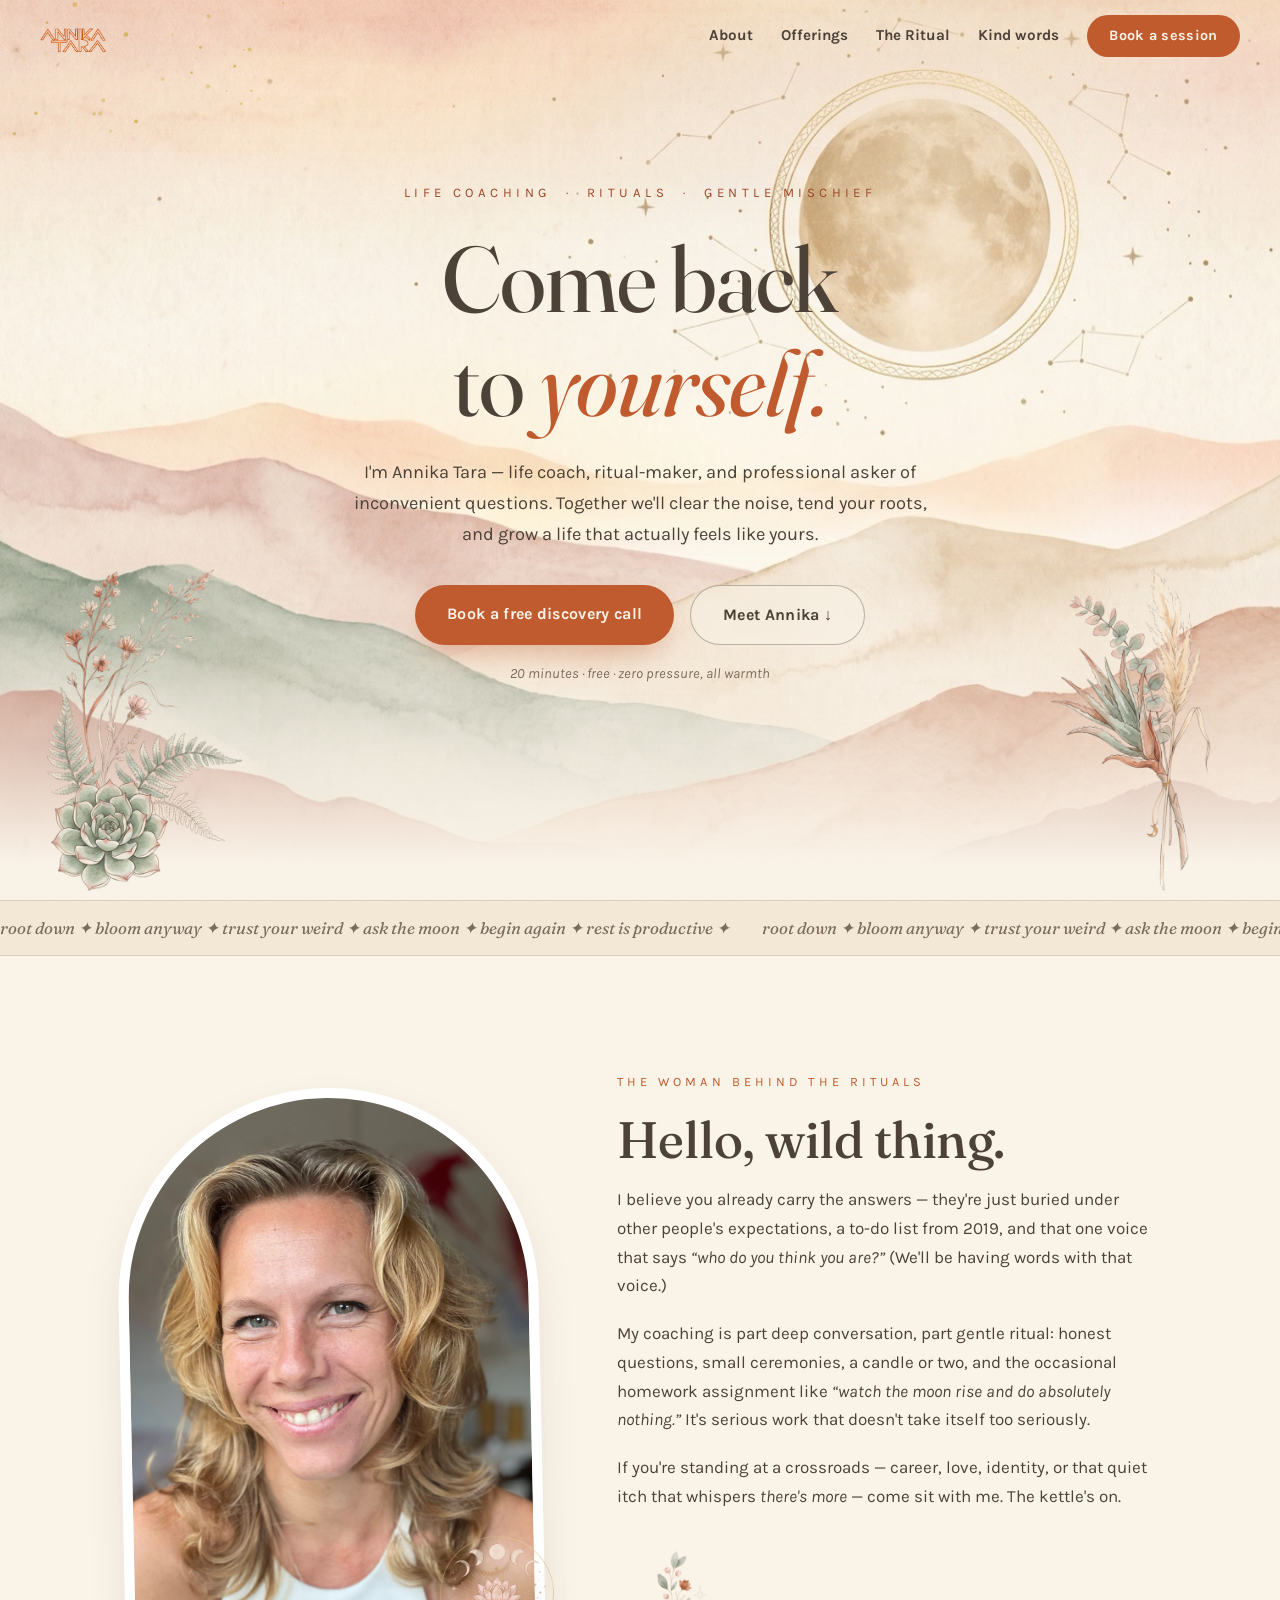
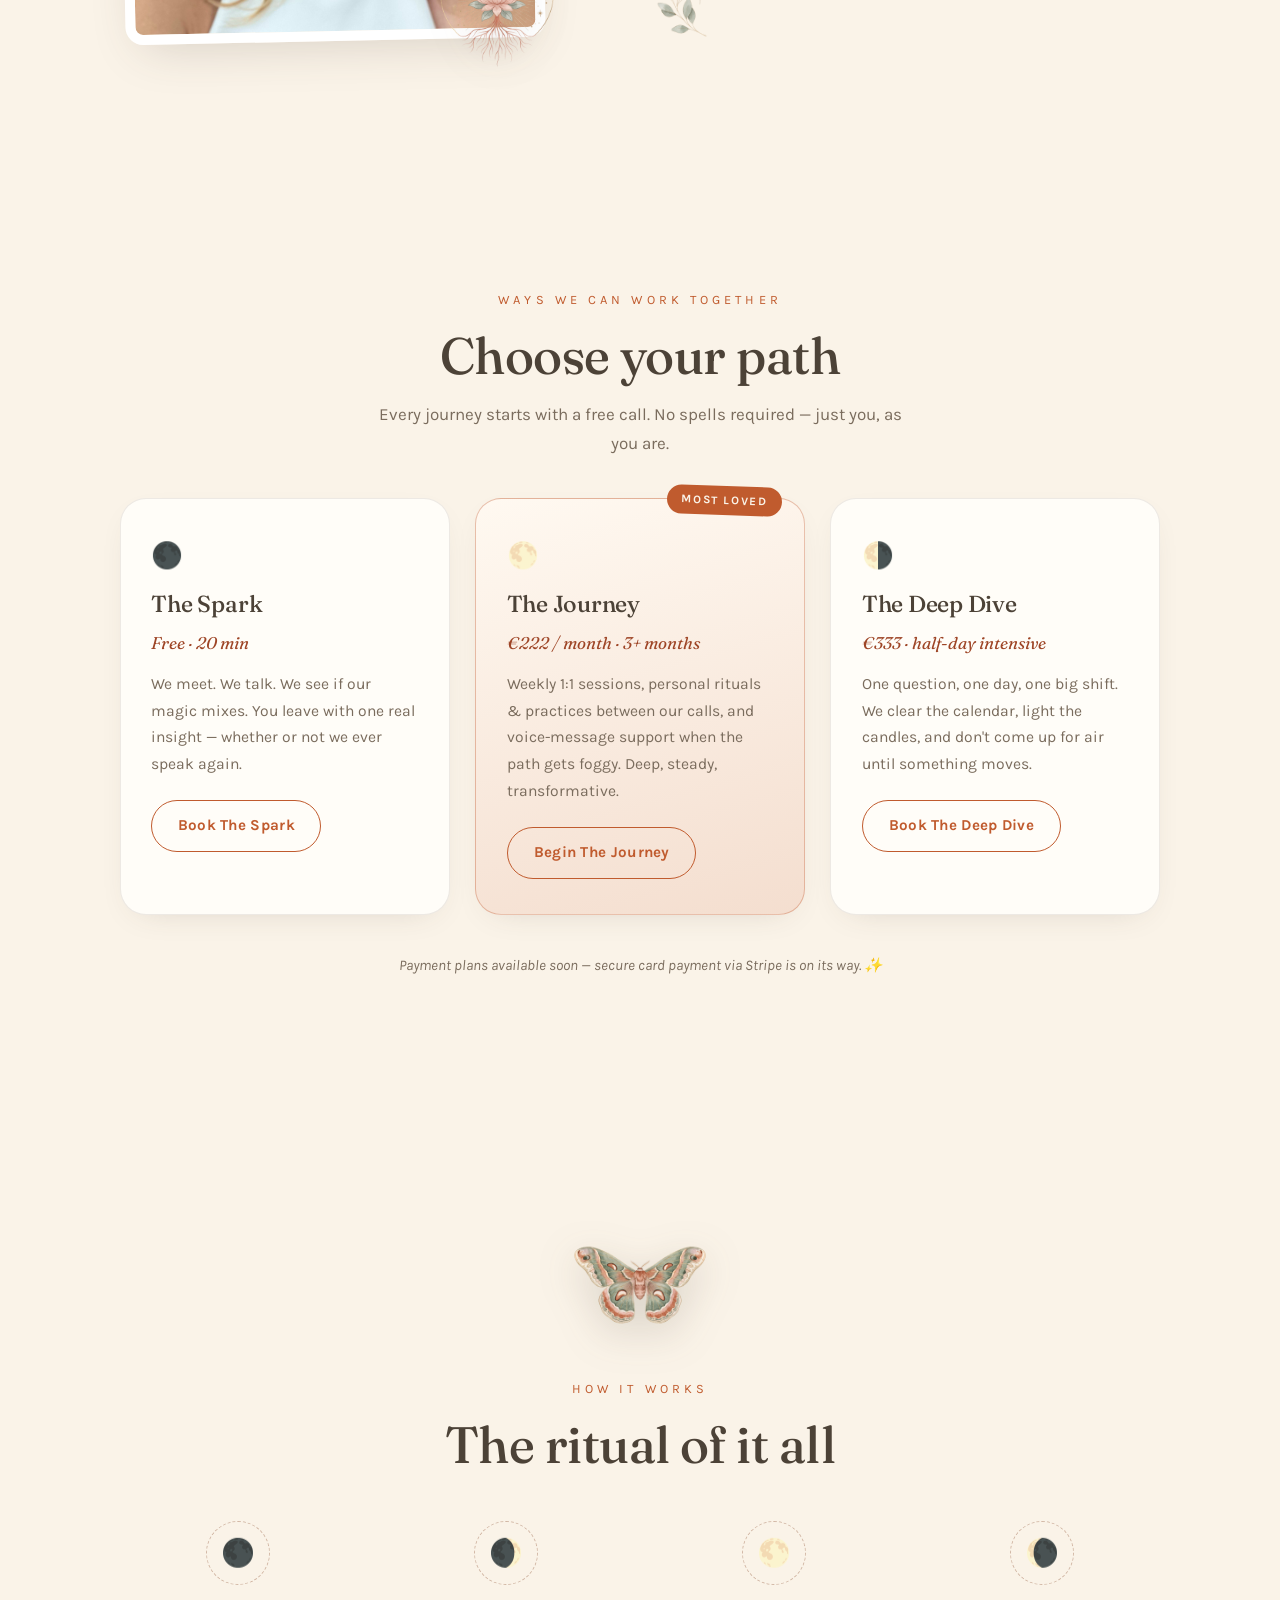
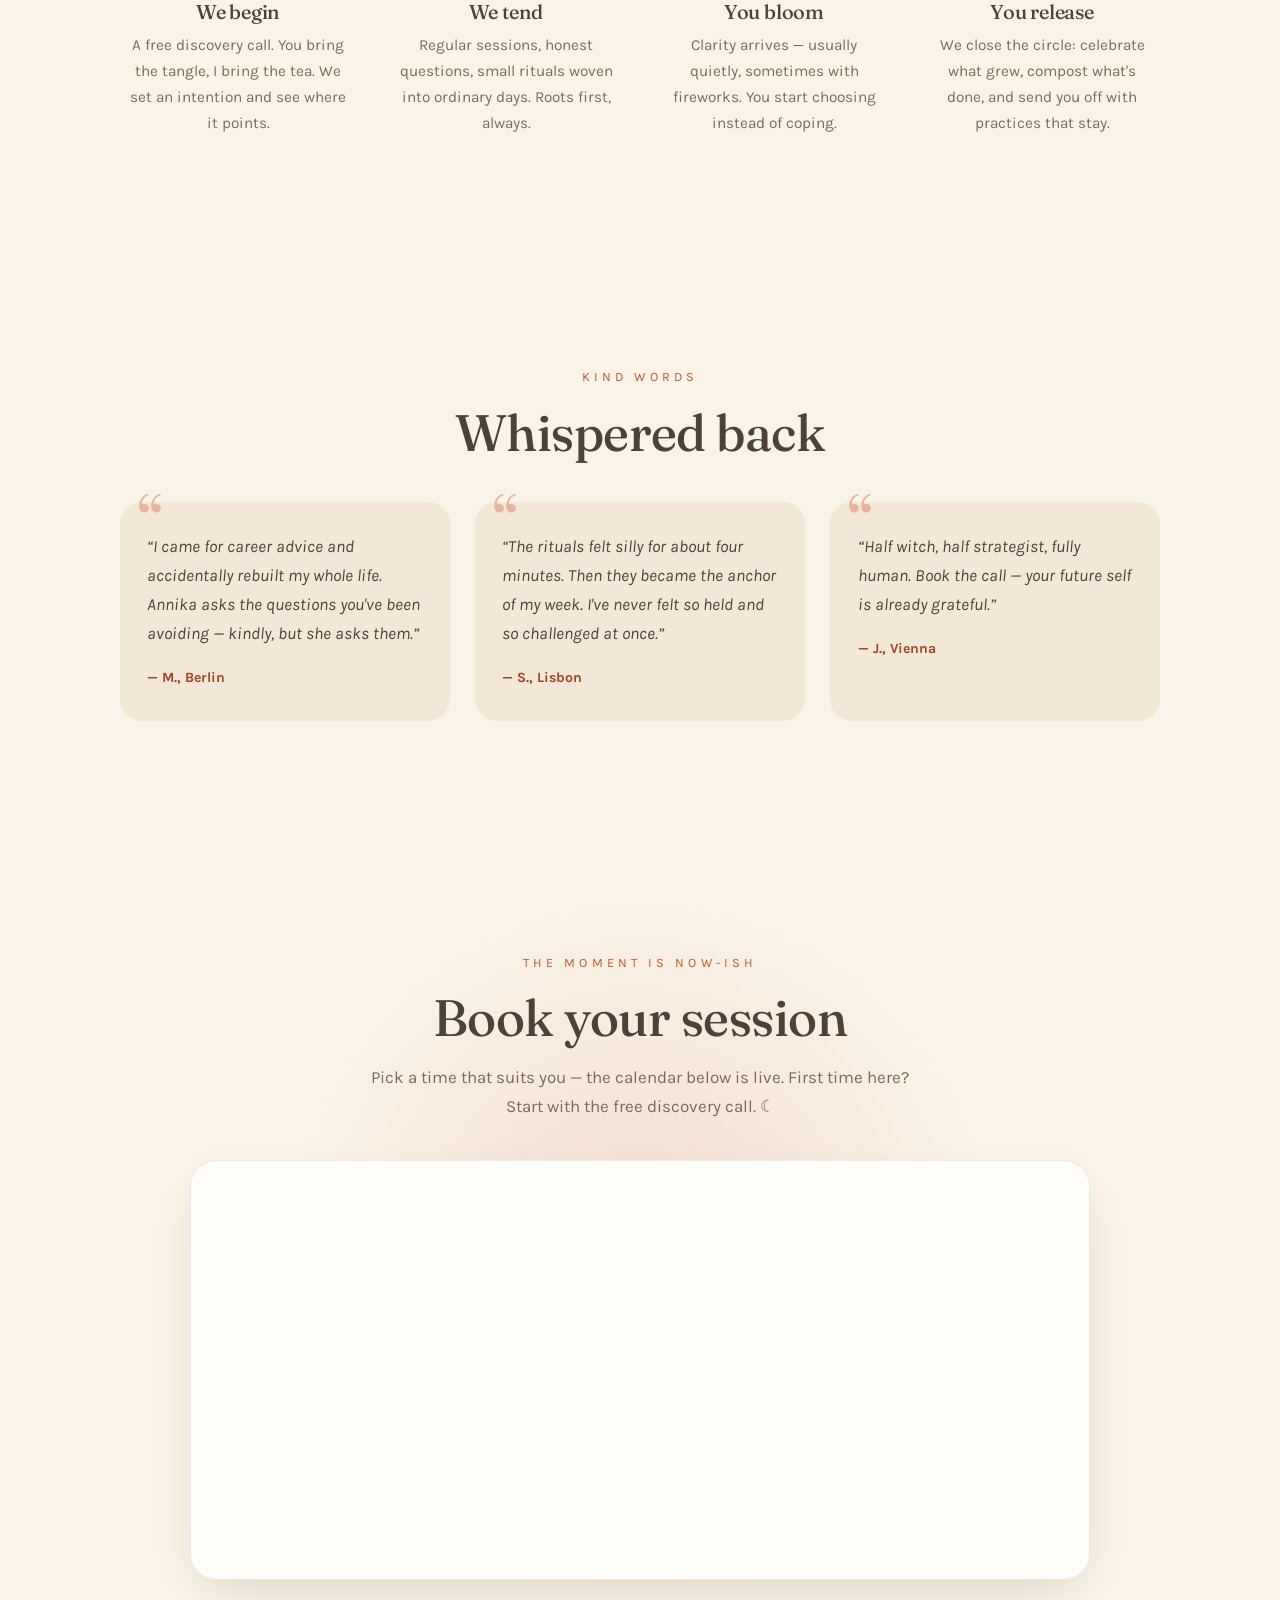
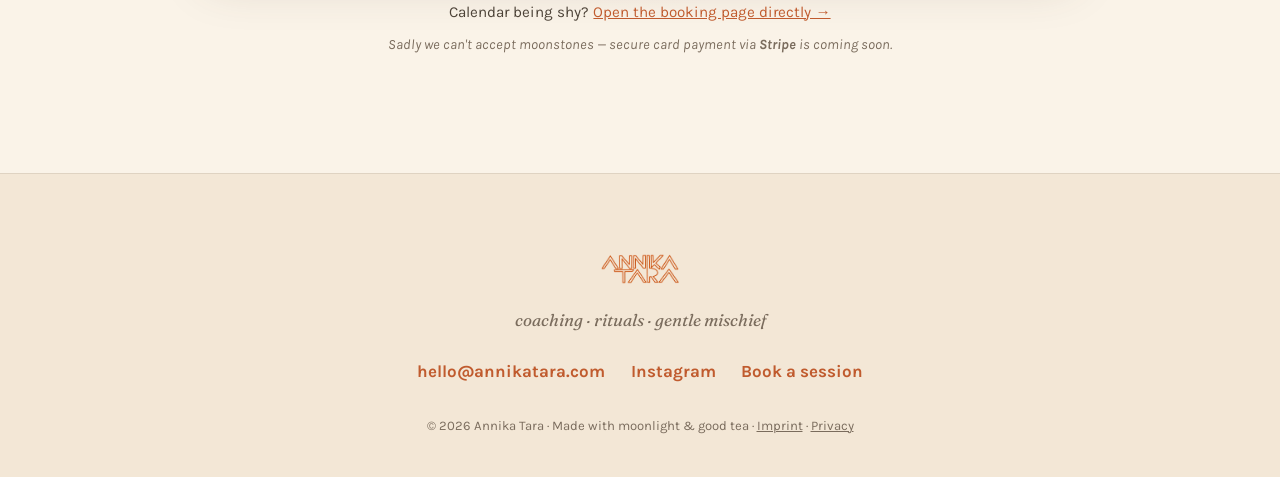
==== site/index.html @ db74f791 "Initial commit: project baseline with CLAUDE.md Co-Authored-By: Claude Fable 5 <noreply@anthropic.co" ====
<!DOCTYPE html>
<html lang="en">
<head>
  <meta charset="UTF-8">
  <meta name="viewport" content="width=device-width, initial-scale=1.0">
  <title>Annika Tara — Life Coaching, Rituals & Gentle Mischief</title>
  <meta name="description" content="Life coaching with Annika Tara. Part deep conversation, part gentle ritual, all you. Book a free discovery call and come back to yourself.">
  <link rel="icon" href="assets/logo.png">
  <link rel="preconnect" href="https://fonts.googleapis.com">
  <link rel="preconnect" href="https://fonts.gstatic.com" crossorigin>
  <link href="https://fonts.googleapis.com/css2?family=Fraunces:ital,opsz,wght@0,9..144,300..700;1,9..144,300..700&family=Karla:ital,wght@0,300..700;1,300..700&display=swap" rel="stylesheet">
  <link rel="stylesheet" href="styles.css">
</head>
<body>

  <!-- ══════════════ NAV ══════════════ -->
  <header class="nav" id="nav">
    <a class="nav__logo" href="#top" aria-label="Annika Tara — home">
      <img src="assets/logo.png" alt="Annika Tara">
    </a>
    <nav class="nav__links" aria-label="Main navigation">
      <a href="#about">About</a>
      <a href="#offerings">Offerings</a>
      <a href="#ritual">The Ritual</a>
      <a href="#kind-words">Kind words</a>
      <a class="btn btn--small" href="#book">Book a session</a>
    </nav>
    <button class="nav__burger" id="burger" aria-label="Open menu" aria-expanded="false">
      <span></span><span></span><span></span>
    </button>
  </header>

  <main id="top">

    <!-- ══════════════ HERO ══════════════ -->
    <section class="hero" id="hero">
      <div class="hero__bg" data-depth="0.35">
        <img src="assets/hero-mountains.jpg" alt="" aria-hidden="true">
      </div>
      <canvas class="hero__dust" id="dust" aria-hidden="true"></canvas>
      <div class="hero__fade" aria-hidden="true"></div>

      <div class="hero__inner">
        <p class="hero__eyebrow reveal">life coaching &nbsp;·&nbsp; rituals &nbsp;·&nbsp; gentle mischief</p>
        <h1 class="hero__title reveal" data-depth="0.12">Come back<br>to <em>yourself.</em></h1>
        <p class="hero__sub reveal">
          I'm Annika Tara — life coach, ritual-maker, and professional asker of
          inconvenient questions. Together we'll clear the noise, tend your roots,
          and grow a life that actually feels like yours.
        </p>
        <div class="hero__cta reveal">
          <a class="btn btn--primary" href="#book">Book a free discovery call</a>
          <a class="btn btn--ghost" href="#about">Meet Annika ↓</a>
        </div>
        <p class="hero__whisper reveal">20 minutes · free · zero pressure, all warmth</p>
      </div>

      <img class="hero__plant hero__plant--left sway" src="assets/plant-left.png" alt="" aria-hidden="true" data-depth="0.06">
      <img class="hero__plant hero__plant--right sway sway--late" src="assets/plant-right.png" alt="" aria-hidden="true" data-depth="0.09">
    </section>

    <!-- ══════════════ TICKER ══════════════ -->
    <div class="ticker" aria-hidden="true">
      <div class="ticker__track">
        <span>root down ✦ bloom anyway ✦ trust your weird ✦ ask the moon ✦ begin again ✦ rest is productive ✦ </span>
        <span>root down ✦ bloom anyway ✦ trust your weird ✦ ask the moon ✦ begin again ✦ rest is productive ✦ </span>
      </div>
    </div>

    <!-- ══════════════ ABOUT ══════════════ -->
    <section class="about section" id="about">
      <div class="about__portrait reveal">
        <div class="about__frame">
          <img src="assets/annika-portrait.jpg" alt="Portrait of Annika Tara">
        </div>
        <img class="about__emblem spin-slow" src="assets/emblem.png" alt="" aria-hidden="true">
      </div>
      <div class="about__text">
        <p class="section__eyebrow reveal">the woman behind the rituals</p>
        <h2 class="reveal">Hello, wild thing.</h2>
        <p class="reveal">
          I believe you already carry the answers — they're just buried under
          other people's expectations, a to-do list from 2019, and that one voice
          that says <em>“who do you think you are?”</em> (We'll be having words with that voice.)
        </p>
        <p class="reveal">
          My coaching is part deep conversation, part gentle ritual: honest
          questions, small ceremonies, a candle or two, and the occasional
          homework assignment like <em>“watch the moon rise and do absolutely nothing.”</em>
          It's serious work that doesn't take itself too seriously.
        </p>
        <p class="reveal">
          If you're standing at a crossroads — career, love, identity, or that
          quiet itch that whispers <em>there's more</em> — come sit with me.
          The kettle's on.
        </p>
        <img class="about__sprig sway reveal" src="assets/sprig.png" alt="" aria-hidden="true">
      </div>
    </section>

    <!-- ══════════════ OFFERINGS ══════════════ -->
    <section class="offerings section" id="offerings">
      <p class="section__eyebrow reveal">ways we can work together</p>
      <h2 class="reveal">Choose your path</h2>
      <p class="section__lead reveal">Every journey starts with a free call. No spells required — just you, as you are.</p>

      <div class="cards">
        <article class="card reveal">
          <div class="card__moon" aria-hidden="true">🌑</div>
          <h3>The Spark</h3>
          <p class="card__price">Free · 20 min</p>
          <p>We meet. We talk. We see if our magic mixes. You leave with one
             real insight — whether or not we ever speak again.</p>
          <a class="btn btn--card" href="#book" data-offering="discovery">Book The Spark</a>
        </article>

        <article class="card card--featured reveal">
          <div class="card__badge">most loved</div>
          <div class="card__moon" aria-hidden="true">🌕</div>
          <h3>The Journey</h3>
          <p class="card__price">€222 / month · 3+ months</p>
          <p>Weekly 1:1 sessions, personal rituals & practices between our calls,
             and voice-message support when the path gets foggy. Deep, steady,
             transformative.</p>
          <a class="btn btn--card" href="#book" data-offering="journey">Begin The Journey</a>
        </article>

        <article class="card reveal">
          <div class="card__moon" aria-hidden="true">🌗</div>
          <h3>The Deep Dive</h3>
          <p class="card__price">€333 · half-day intensive</p>
          <p>One question, one day, one big shift. We clear the calendar,
             light the candles, and don't come up for air until something moves.</p>
          <a class="btn btn--card" href="#book" data-offering="deepdive">Book The Deep Dive</a>
        </article>
      </div>
      <p class="offerings__note reveal">Payment plans available soon — secure card payment via Stripe is on its way. ✨</p>
    </section>

    <!-- ══════════════ THE RITUAL / HOW IT WORKS ══════════════ -->
    <section class="ritual section" id="ritual">
      <img class="ritual__moth bob" src="assets/moth.png" alt="" aria-hidden="true" id="moth" title="psst — click me">
      <p class="section__eyebrow reveal">how it works</p>
      <h2 class="reveal">The ritual of it all</h2>
      <div class="phases">
        <div class="phase reveal">
          <span class="phase__moon" aria-hidden="true">🌑</span>
          <h3>We begin</h3>
          <p>A free discovery call. You bring the tangle, I bring the tea.
             We set an intention and see where it points.</p>
        </div>
        <div class="phase reveal">
          <span class="phase__moon" aria-hidden="true">🌒</span>
          <h3>We tend</h3>
          <p>Regular sessions, honest questions, small rituals woven into
             ordinary days. Roots first, always.</p>
        </div>
        <div class="phase reveal">
          <span class="phase__moon" aria-hidden="true">🌕</span>
          <h3>You bloom</h3>
          <p>Clarity arrives — usually quietly, sometimes with fireworks.
             You start choosing instead of coping.</p>
        </div>
        <div class="phase reveal">
          <span class="phase__moon" aria-hidden="true">🌘</span>
          <h3>You release</h3>
          <p>We close the circle: celebrate what grew, compost what's done,
             and send you off with practices that stay.</p>
        </div>
      </div>
    </section>

    <!-- ══════════════ TESTIMONIALS ══════════════ -->
    <section class="quotes section" id="kind-words">
      <p class="section__eyebrow reveal">kind words</p>
      <h2 class="reveal">Whispered back</h2>
      <div class="quotes__grid">
        <blockquote class="quote reveal">
          <p>“I came for career advice and accidentally rebuilt my whole life.
             Annika asks the questions you've been avoiding — kindly, but she asks them.”</p>
          <cite>— M., Berlin</cite>
        </blockquote>
        <blockquote class="quote reveal">
          <p>“The rituals felt silly for about four minutes. Then they became
             the anchor of my week. I've never felt so held and so challenged at once.”</p>
          <cite>— S., Lisbon</cite>
        </blockquote>
        <blockquote class="quote reveal">
          <p>“Half witch, half strategist, fully human. Book the call —
             your future self is already grateful.”</p>
          <cite>— J., Vienna</cite>
        </blockquote>
      </div>
    </section>

    <!-- ══════════════ BOOKING ══════════════ -->
    <section class="booking section" id="book">
      <div class="booking__halo" aria-hidden="true"></div>
      <p class="section__eyebrow reveal">the moment is now-ish</p>
      <h2 class="reveal">Book your session</h2>
      <p class="section__lead reveal">
        Pick a time that suits you — the calendar below is live.
        First time here? Start with the free discovery call. ☾
      </p>

      <!-- ▸ TidyCal embed.
           Replace "annikatara/discovery-call" with the real TidyCal booking path
           (TidyCal dashboard → booking type → Embed). -->
      <div class="booking__embed reveal">
        <div class="tidycal-embed" data-path="annikatara/discovery-call"></div>
        <noscript>
          <a class="btn btn--primary" href="https://tidycal.com/annikatara">Open the booking page</a>
        </noscript>
      </div>
      <p class="booking__fallback reveal">
        Calendar being shy? <a href="https://tidycal.com/annikatara">Open the booking page directly →</a>
      </p>
      <p class="booking__stripe reveal">
        Sadly we can't accept moonstones — secure card payment via <strong>Stripe</strong> is coming soon.
      </p>
    </section>

  </main>

  <!-- ══════════════ FOOTER ══════════════ -->
  <footer class="footer">
    <img class="footer__logo" src="assets/logo.png" alt="Annika Tara">
    <p class="footer__tag">coaching · rituals · gentle mischief</p>
    <nav class="footer__links" aria-label="Footer">
      <a href="mailto:hello@annikatara.com">hello@annikatara.com</a>
      <a href="https://instagram.com/annikatara" rel="noopener">Instagram</a>
      <a href="#book">Book a session</a>
    </nav>
    <p class="footer__fine">© 2026 Annika Tara · Made with moonlight & good tea · <a href="#">Imprint</a> · <a href="#">Privacy</a></p>
  </footer>

  <!-- TidyCal embed script -->
  <script src="https://asset-tidycal.b-cdn.net/js/embed.js" async></script>
  <script src="site.js"></script>
</body>
</html>
---- site/styles.css ----
/* ══════════════════════════════════════════════════════════════
   Annika Tara — life coaching · rituals · gentle mischief
   ══════════════════════════════════════════════════════════════ */

:root {
  --cream:        #FAF3E8;
  --cream-deep:   #F3E7D6;
  --ink:          #4C4237;
  --ink-soft:     #7A6C5D;
  --terracotta:   #C05B2E;
  --terracotta-d: #9E4526;
  --blush:        #E8B4A0;
  --blush-soft:   #F4DECF;
  --sage:         #8FA382;
  --sage-deep:    #5F7355;
  --gold:         #C9A227;

  --font-head: "Fraunces", Georgia, serif;
  --font-body: "Karla", -apple-system, sans-serif;

  --ease-soft: cubic-bezier(.22, .8, .36, 1);
  --shadow-card: 0 18px 50px -18px rgba(76, 66, 55, .22);
}

* { margin: 0; padding: 0; box-sizing: border-box; }

html { scroll-behavior: smooth; }

body {
  font-family: var(--font-body);
  font-size: 1.0625rem;
  line-height: 1.7;
  color: var(--ink);
  background: var(--cream);
  overflow-x: hidden;
}

/* subtle paper grain over everything */
body::before {
  content: "";
  position: fixed;
  inset: 0;
  pointer-events: none;
  z-index: 4;
  opacity: .35;
  background-image: url("data:image/svg+xml,%3Csvg xmlns='http://www.w3.org/2000/svg' width='140' height='140'%3E%3Cfilter id='n'%3E%3CfeTurbulence type='fractalNoise' baseFrequency='.85' numOctaves='2'/%3E%3CfeColorMatrix values='0 0 0 0 .30 0 0 0 0 .26 0 0 0 0 .22 0 0 0 .05 0'/%3E%3C/filter%3E%3Crect width='140' height='140' filter='url(%23n)'/%3E%3C/svg%3E");
}

h1, h2, h3 {
  font-family: var(--font-head);
  font-weight: 480;
  line-height: 1.12;
  color: var(--ink);
  letter-spacing: -.01em;
}

h2 { font-size: clamp(2.1rem, 4.4vw, 3.2rem); margin-bottom: 1rem; }
h3 { font-size: 1.45rem; }

em { font-style: italic; }
a { color: var(--terracotta); }

img { max-width: 100%; display: block; }

.section {
  position: relative;
  max-width: 1120px;
  margin: 0 auto;
  padding: clamp(4.5rem, 9vw, 8rem) clamp(1.25rem, 4vw, 2.5rem);
}

.section__eyebrow {
  font-size: .8rem;
  letter-spacing: .32em;
  text-transform: uppercase;
  color: var(--terracotta);
  margin-bottom: 1rem;
}

.section__lead {
  max-width: 34rem;
  color: var(--ink-soft);
  margin-bottom: 2.5rem;
}

/* ─── Buttons ────────────────────────────────────────────── */
.btn {
  display: inline-block;
  font-family: var(--font-body);
  font-weight: 700;
  font-size: 1rem;
  letter-spacing: .02em;
  text-decoration: none;
  border-radius: 999px;
  padding: .95rem 2rem;
  transition: transform .35s var(--ease-soft), box-shadow .35s var(--ease-soft),
              background .35s, color .35s;
  will-change: transform;
}

.btn--primary {
  background: var(--terracotta);
  color: var(--cream);
  box-shadow: 0 14px 34px -12px rgba(192, 91, 46, .55);
}
.btn--primary:hover {
  background: var(--terracotta-d);
  transform: translateY(-3px) rotate(-.5deg);
  box-shadow: 0 20px 44px -12px rgba(192, 91, 46, .6);
}

.btn--ghost {
  color: var(--ink);
  border: 1.5px solid rgba(76, 66, 55, .35);
  background: rgba(250, 243, 232, .5);
  backdrop-filter: blur(4px);
}
.btn--ghost:hover { border-color: var(--terracotta); color: var(--terracotta); transform: translateY(-3px); }

.btn--small { padding: .55rem 1.4rem; font-size: .9rem; background: var(--terracotta); color: var(--cream) !important; }
.btn--small:hover { background: var(--terracotta-d); transform: translateY(-2px); }

.btn--card {
  padding: .75rem 1.6rem;
  font-size: .95rem;
  border: 1.5px solid var(--terracotta);
  color: var(--terracotta);
  margin-top: auto;
}
.btn--card:hover { background: var(--terracotta); color: var(--cream); transform: translateY(-2px) rotate(-.6deg); }

/* ─── Nav ────────────────────────────────────────────────── */
.nav {
  position: fixed;
  top: 0; left: 0; right: 0;
  z-index: 50;
  display: flex;
  align-items: center;
  justify-content: space-between;
  padding: .9rem clamp(1.25rem, 4vw, 2.5rem);
  transition: background .4s, box-shadow .4s, padding .4s;
}
.nav.scrolled {
  background: rgba(250, 243, 232, .88);
  backdrop-filter: blur(12px);
  box-shadow: 0 6px 30px -12px rgba(76, 66, 55, .18);
  padding-top: .55rem;
  padding-bottom: .55rem;
}

.nav__logo img { height: 44px; width: auto; transition: transform .4s var(--ease-soft); }
.nav__logo:hover img { transform: rotate(-2deg) scale(1.04); }

.nav__links {
  display: flex;
  align-items: center;
  gap: 1.75rem;
}
.nav__links a:not(.btn) {
  font-size: .95rem;
  font-weight: 700;
  color: var(--ink);
  text-decoration: none;
  position: relative;
}
.nav__links a:not(.btn)::after {
  content: "";
  position: absolute;
  left: 0; bottom: -5px;
  width: 100%; height: 2px;
  background: var(--terracotta);
  border-radius: 2px;
  transform: scaleX(0);
  transform-origin: right;
  transition: transform .35s var(--ease-soft);
}
.nav__links a:not(.btn):hover::after { transform: scaleX(1); transform-origin: left; }

.nav__burger { display: none; }

/* ─── Hero ───────────────────────────────────────────────── */
.hero {
  position: relative;
  min-height: 100svh;
  display: flex;
  align-items: center;
  justify-content: center;
  overflow: hidden;
  text-align: center;
}

.hero__bg {
  position: absolute;
  inset: -4%;
  z-index: 0;
}
.hero__bg img {
  width: 100%; height: 100%;
  object-fit: cover;
  object-position: center 30%;
}

.hero__fade {
  position: absolute;
  inset: 0;
  z-index: 1;
  background:
    linear-gradient(to bottom,
      rgba(250, 243, 232, .12) 0%,
      rgba(250, 243, 232, 0) 30%,
      rgba(250, 243, 232, 0) 62%,
      var(--cream) 96%);
}

.hero__dust {
  position: absolute;
  inset: 0;
  z-index: 2;
  pointer-events: none;
}

.hero__inner {
  position: relative;
  z-index: 3;
  max-width: 46rem;
  padding: 7rem 1.5rem 9rem;
}

.hero__eyebrow {
  font-size: .82rem;
  letter-spacing: .34em;
  text-transform: uppercase;
  color: var(--terracotta-d);
  margin-bottom: 1.4rem;
}

.hero__title {
  font-size: clamp(3rem, 8.5vw, 5.8rem);
  font-weight: 430;
  margin-bottom: 1.4rem;
}
.hero__title em { color: var(--terracotta); }

.hero__sub {
  max-width: 36rem;
  margin: 0 auto 2.2rem;
  font-size: 1.14rem;
  color: var(--ink);
}

.hero__cta {
  display: flex;
  gap: 1rem;
  justify-content: center;
  flex-wrap: wrap;
}

.hero__whisper {
  margin-top: 1.1rem;
  font-size: .88rem;
  font-style: italic;
  color: var(--ink-soft);
}

.hero__plant {
  position: absolute;
  bottom: -2%;
  z-index: 2;
  width: clamp(150px, 20vw, 300px);
  transform-origin: bottom center;
  pointer-events: none;
}
.hero__plant--left  { left: clamp(-30px, 1vw, 40px); }
.hero__plant--right { right: clamp(-30px, 1vw, 40px); }

/* ─── Ticker ─────────────────────────────────────────────── */
.ticker {
  overflow: hidden;
  border-top: 1px solid rgba(76, 66, 55, .14);
  border-bottom: 1px solid rgba(76, 66, 55, .14);
  background: var(--cream-deep);
  padding: .8rem 0;
}
.ticker__track {
  display: flex;
  width: max-content;
  animation: ticker 38s linear infinite;
}
.ticker__track span {
  white-space: nowrap;
  font-family: var(--font-head);
  font-style: italic;
  font-size: 1.05rem;
  color: var(--ink-soft);
  padding-right: 2rem;
}
@keyframes ticker {
  from { transform: translateX(0); }
  to   { transform: translateX(-50%); }
}

/* ─── About ──────────────────────────────────────────────── */
.about {
  display: grid;
  grid-template-columns: minmax(280px, 420px) 1fr;
  gap: clamp(2.5rem, 6vw, 5.5rem);
  align-items: center;
}

.about__portrait { position: relative; }

.about__frame {
  border-radius: 260px 260px 22px 22px;   /* arched window — a little ritual doorway */
  overflow: hidden;
  border: 10px solid #fff;
  box-shadow: var(--shadow-card);
  transform: rotate(-1.2deg);
  transition: transform .6s var(--ease-soft);
}
.about__frame:hover { transform: rotate(0deg) scale(1.015); }
.about__frame img { width: 100%; height: 100%; object-fit: cover; }

.about__emblem {
  position: absolute;
  width: clamp(110px, 12vw, 170px);
  right: -8%;
  bottom: -6%;
  filter: drop-shadow(0 10px 18px rgba(76, 66, 55, .15));
}

.about__text { position: relative; }
.about__text p { margin-bottom: 1.15rem; max-width: 36rem; }

.about__sprig {
  width: 130px;
  margin-top: .5rem;
  transform-origin: bottom left;
}

.spin-slow { animation: spin 90s linear infinite; }
@keyframes spin { to { transform: rotate(360deg); } }

/* ─── Offerings ──────────────────────────────────────────── */
.offerings { text-align: center; }
.offerings .section__lead { margin-inline: auto; }

.cards {
  display: grid;
  grid-template-columns: repeat(auto-fit, minmax(270px, 1fr));
  gap: 1.6rem;
  margin-top: 1rem;
  text-align: left;
}

.card {
  position: relative;
  display: flex;
  flex-direction: column;
  gap: .8rem;
  background: #FFFDF8;
  border: 1px solid rgba(76, 66, 55, .1);
  border-radius: 26px;
  padding: 2.2rem 1.9rem;
  box-shadow: 0 10px 34px -20px rgba(76, 66, 55, .25);
  transition: transform .5s var(--ease-soft), box-shadow .5s var(--ease-soft);
}
.card:hover {
  transform: translateY(-8px) rotate(-.4deg);
  box-shadow: var(--shadow-card);
}

.card--featured {
  background: linear-gradient(165deg, #FFF9F1, var(--blush-soft));
  border-color: rgba(192, 91, 46, .35);
}

.card__badge {
  position: absolute;
  top: -13px;
  right: 22px;
  background: var(--terracotta);
  color: var(--cream);
  font-size: .72rem;
  font-weight: 700;
  letter-spacing: .14em;
  text-transform: uppercase;
  border-radius: 999px;
  padding: .3rem .9rem;
  transform: rotate(2deg);
}

.card__moon { font-size: 1.6rem; filter: sepia(.35) saturate(.7) opacity(.9); }

.card__price {
  font-family: var(--font-head);
  font-style: italic;
  color: var(--terracotta-d);
}

.card p:not(.card__price) { color: var(--ink-soft); font-size: .98rem; }

.card .btn { align-self: flex-start; margin-top: .6rem; }

.offerings__note {
  margin-top: 2.4rem;
  font-size: .92rem;
  font-style: italic;
  color: var(--ink-soft);
}

/* ─── Ritual / phases ────────────────────────────────────── */
.ritual { text-align: center; }

.ritual__moth {
  width: clamp(110px, 12vw, 160px);
  margin: 0 auto 1rem;
  filter: drop-shadow(0 12px 20px rgba(76, 66, 55, .18));
  cursor: pointer;
  transition: transform .4s var(--ease-soft);
}
.ritual__moth:hover { transform: rotate(4deg) scale(1.06); }
.ritual__moth.flutter { animation: flutter 1.1s var(--ease-soft); }
@keyframes flutter {
  0%   { transform: scale(1) rotate(0); }
  20%  { transform: scale(1.15, .85) rotate(-6deg) translateY(-10px); }
  40%  { transform: scale(.9, 1.1) rotate(5deg) translateY(-26px); }
  60%  { transform: scale(1.1, .9) rotate(-4deg) translateY(-12px); }
  80%  { transform: scale(.96, 1.04) rotate(2deg) translateY(-3px); }
  100% { transform: scale(1) rotate(0) translateY(0); }
}

.bob { animation: bob 5.5s ease-in-out infinite; }
@keyframes bob {
  0%, 100% { translate: 0 0; rotate: 0deg; }
  50%      { translate: 0 -9px; rotate: 1.2deg; }
}

.phases {
  display: grid;
  grid-template-columns: repeat(auto-fit, minmax(220px, 1fr));
  gap: 2rem;
  margin-top: 3rem;
  text-align: center;
}

.phase { padding: 0 .5rem; }

.phase__moon {
  display: inline-grid;
  place-items: center;
  width: 64px; height: 64px;
  font-size: 1.7rem;
  border: 1.5px dashed rgba(192, 91, 46, .5);
  border-radius: 50%;
  margin-bottom: 1rem;
  filter: sepia(.35) saturate(.7) opacity(.9);
  transition: transform .6s var(--ease-soft), border-color .4s;
}
.phase:hover .phase__moon { transform: rotate(18deg) scale(1.08); border-color: var(--terracotta); }

.phase h3 { margin-bottom: .5rem; font-size: 1.25rem; }
.phase p { color: var(--ink-soft); font-size: .96rem; }

/* ─── Quotes ─────────────────────────────────────────────── */
.quotes { text-align: center; }

.quotes__grid {
  display: grid;
  grid-template-columns: repeat(auto-fit, minmax(260px, 1fr));
  gap: 1.6rem;
  margin-top: 2.5rem;
  text-align: left;
}

.quote {
  background: var(--cream-deep);
  border-radius: 22px;
  padding: 1.9rem 1.7rem;
  position: relative;
}
.quote::before {
  content: "“";
  position: absolute;
  top: -14px; left: 18px;
  font-family: var(--font-head);
  font-size: 4.4rem;
  line-height: 1;
  color: var(--blush);
}
.quote p { font-style: italic; margin-bottom: .9rem; }
.quote cite { font-style: normal; font-weight: 700; font-size: .88rem; color: var(--terracotta-d); }

/* ─── Booking ────────────────────────────────────────────── */
.booking { text-align: center; }
.booking .section__lead { margin-inline: auto; }

.booking__halo {
  position: absolute;
  top: 6%; left: 50%;
  width: min(720px, 90vw);
  aspect-ratio: 1;
  translate: -50% 0;
  background: radial-gradient(circle,
    rgba(232, 180, 160, .35) 0%,
    rgba(232, 180, 160, .12) 45%,
    transparent 70%);
  z-index: -1;
  pointer-events: none;
}

.booking__embed {
  max-width: 900px;
  margin: 0 auto;
  background: #FFFDF8;
  border: 1px solid rgba(76, 66, 55, .1);
  border-radius: 26px;
  box-shadow: var(--shadow-card);
  padding: clamp(.8rem, 2vw, 1.6rem);
  min-height: 420px;
}

.booking__fallback { margin-top: 1.2rem; font-size: .95rem; }
.booking__stripe { margin-top: .5rem; font-size: .88rem; font-style: italic; color: var(--ink-soft); }

/* ─── Footer ─────────────────────────────────────────────── */
.footer {
  position: relative;
  text-align: center;
  padding: 4rem 1.5rem 2.5rem;
  background: var(--cream-deep);
  border-top: 1px solid rgba(76, 66, 55, .12);
}

.footer__logo { height: 52px; width: auto; margin: 0 auto 1rem; }
.footer__tag { font-family: var(--font-head); font-style: italic; color: var(--ink-soft); margin-bottom: 1.4rem; }

.footer__links {
  display: flex;
  justify-content: center;
  flex-wrap: wrap;
  gap: 1.6rem;
  margin-bottom: 1.8rem;
}
.footer__links a { font-weight: 700; text-decoration: none; }
.footer__links a:hover { text-decoration: underline; }

.footer__fine { font-size: .82rem; color: var(--ink-soft); }
.footer__fine a { color: inherit; }

/* ─── Motion: reveal & sway ──────────────────────────────── */
.reveal {
  opacity: 0;
  transform: translateY(26px);
  transition: opacity .9s var(--ease-soft), transform .9s var(--ease-soft);
}
.reveal.in { opacity: 1; transform: none; }

/* plants grow in from their roots, then keep gently swaying */
img.sway {
  animation: sway 7s ease-in-out infinite;
}
img.sway.reveal, .hero__plant {
  transform-origin: bottom center;
}
.hero__plant {
  opacity: 0;
  transform: translateY(30px) rotate(-4deg) scale(.94);
  transition: opacity 1.3s var(--ease-soft), transform 1.3s var(--ease-soft);
}
.hero__plant.in {
  opacity: 1;
  transform: none;
}
.sway--late { animation-delay: -3.4s; }
@keyframes sway {
  0%, 100% { rotate: -1.6deg; }
  50%      { rotate: 1.8deg; }
}

/* stagger cards & phases */
.cards .card:nth-child(2), .phases .phase:nth-child(2), .quotes__grid .quote:nth-child(2) { transition-delay: .12s; }
.cards .card:nth-child(3), .phases .phase:nth-child(3), .quotes__grid .quote:nth-child(3) { transition-delay: .24s; }
.phases .phase:nth-child(4) { transition-delay: .36s; }

/* ─── Responsive ─────────────────────────────────────────── */
@media (max-width: 880px) {
  .about { grid-template-columns: 1fr; }
  .about__portrait { max-width: 380px; margin: 0 auto; }
}

@media (max-width: 760px) {
  .nav__links {
    position: fixed;
    inset: 0 0 auto 0;
    top: 0;
    flex-direction: column;
    gap: 1.4rem;
    padding: 5.5rem 2rem 2.5rem;
    background: rgba(250, 243, 232, .97);
    backdrop-filter: blur(14px);
    box-shadow: 0 20px 50px -20px rgba(76, 66, 55, .3);
    transform: translateY(-110%);
    transition: transform .5s var(--ease-soft);
  }
  .nav__links.open { transform: translateY(0); }

  .nav__burger {
    display: flex;
    flex-direction: column;
    gap: 5px;
    background: none;
    border: none;
    cursor: pointer;
    padding: 8px;
    z-index: 60;
  }
  .nav__burger span {
    width: 24px; height: 2px;
    background: var(--ink);
    border-radius: 2px;
    transition: transform .4s var(--ease-soft), opacity .3s;
  }
  .nav__burger[aria-expanded="true"] span:nth-child(1) { transform: translateY(7px) rotate(45deg); }
  .nav__burger[aria-expanded="true"] span:nth-child(2) { opacity: 0; }
  .nav__burger[aria-expanded="true"] span:nth-child(3) { transform: translateY(-7px) rotate(-45deg); }

  .hero__plant--right { display: none; }
  .hero__plant--left { width: 180px; left: auto; right: -20px; }
}

/* ─── Reduced motion ─────────────────────────────────────── */
@media (prefers-reduced-motion: reduce) {
  html { scroll-behavior: auto; }
  *, *::before, *::after {
    animation-duration: .01ms !important;
    animation-iteration-count: 1 !important;
    transition-duration: .01ms !important;
  }
  .reveal, .hero__plant { opacity: 1; transform: none; }
  .hero__dust { display: none; }
}
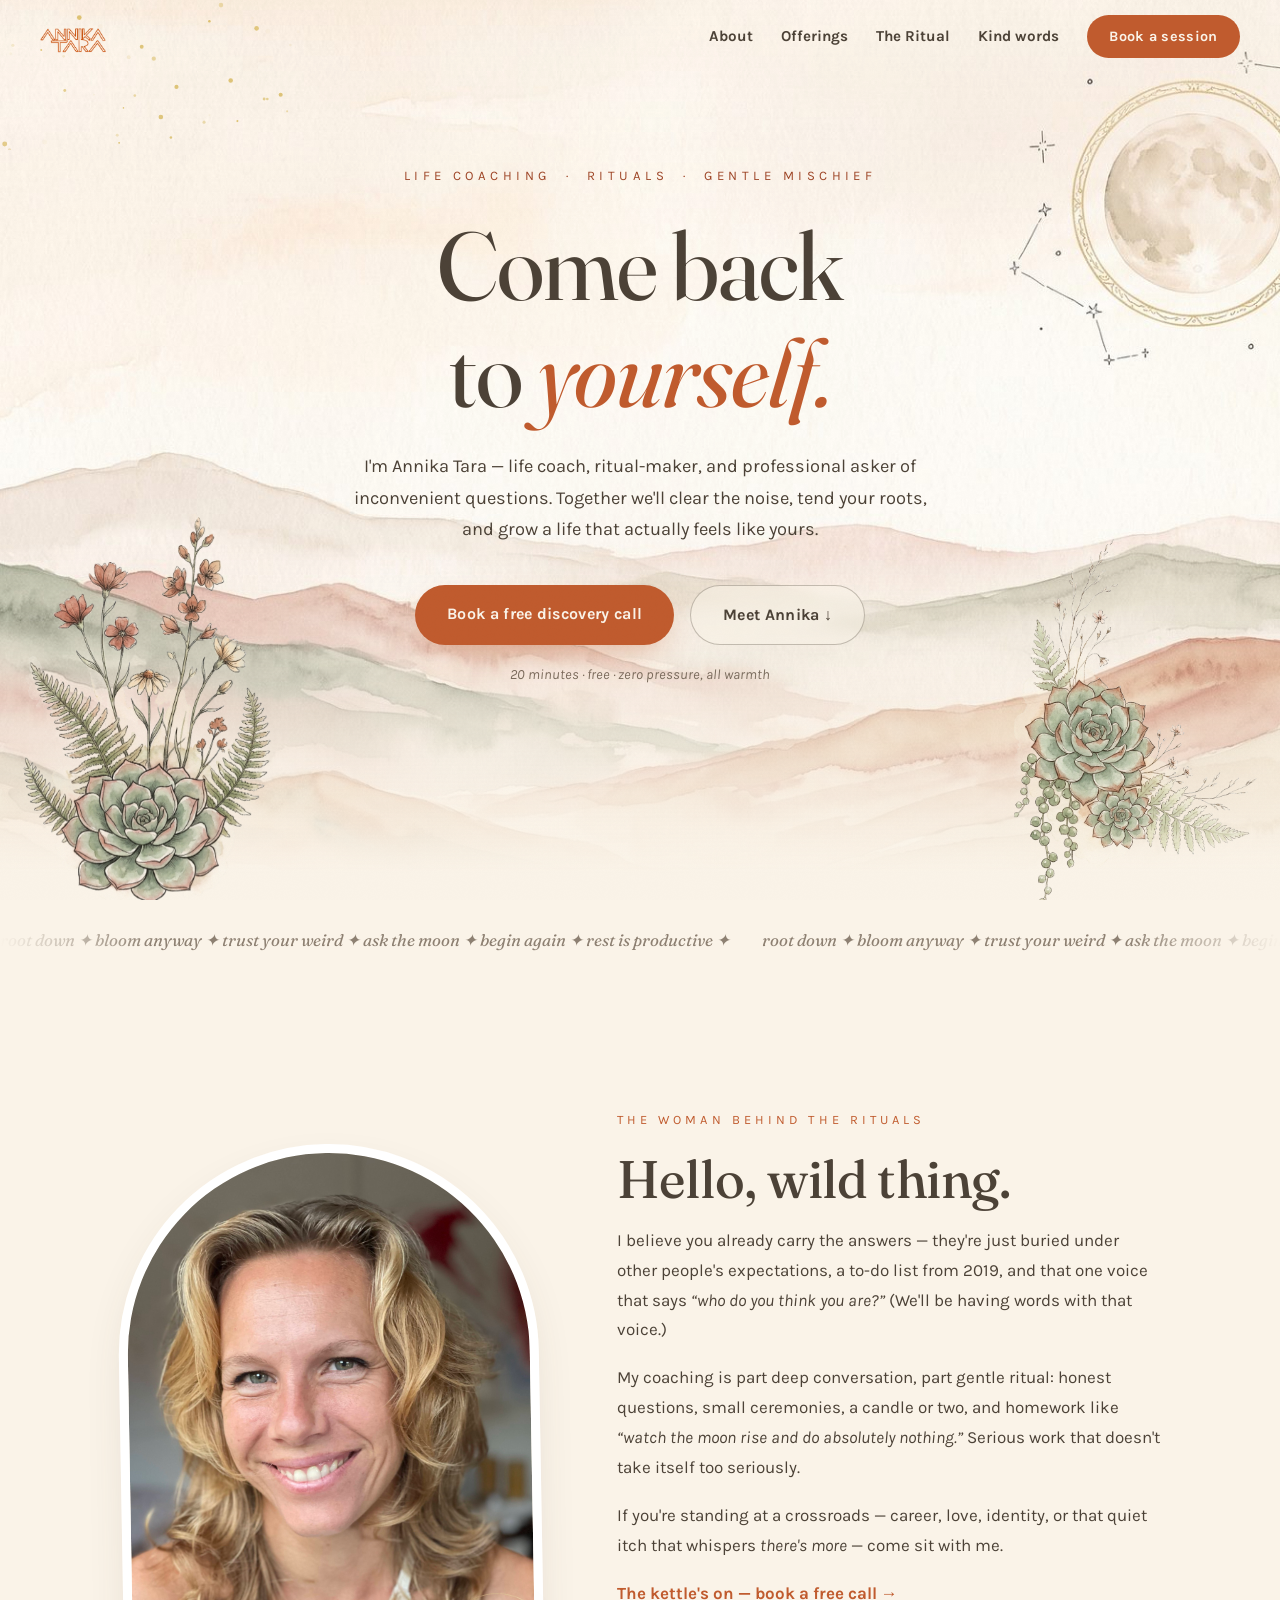
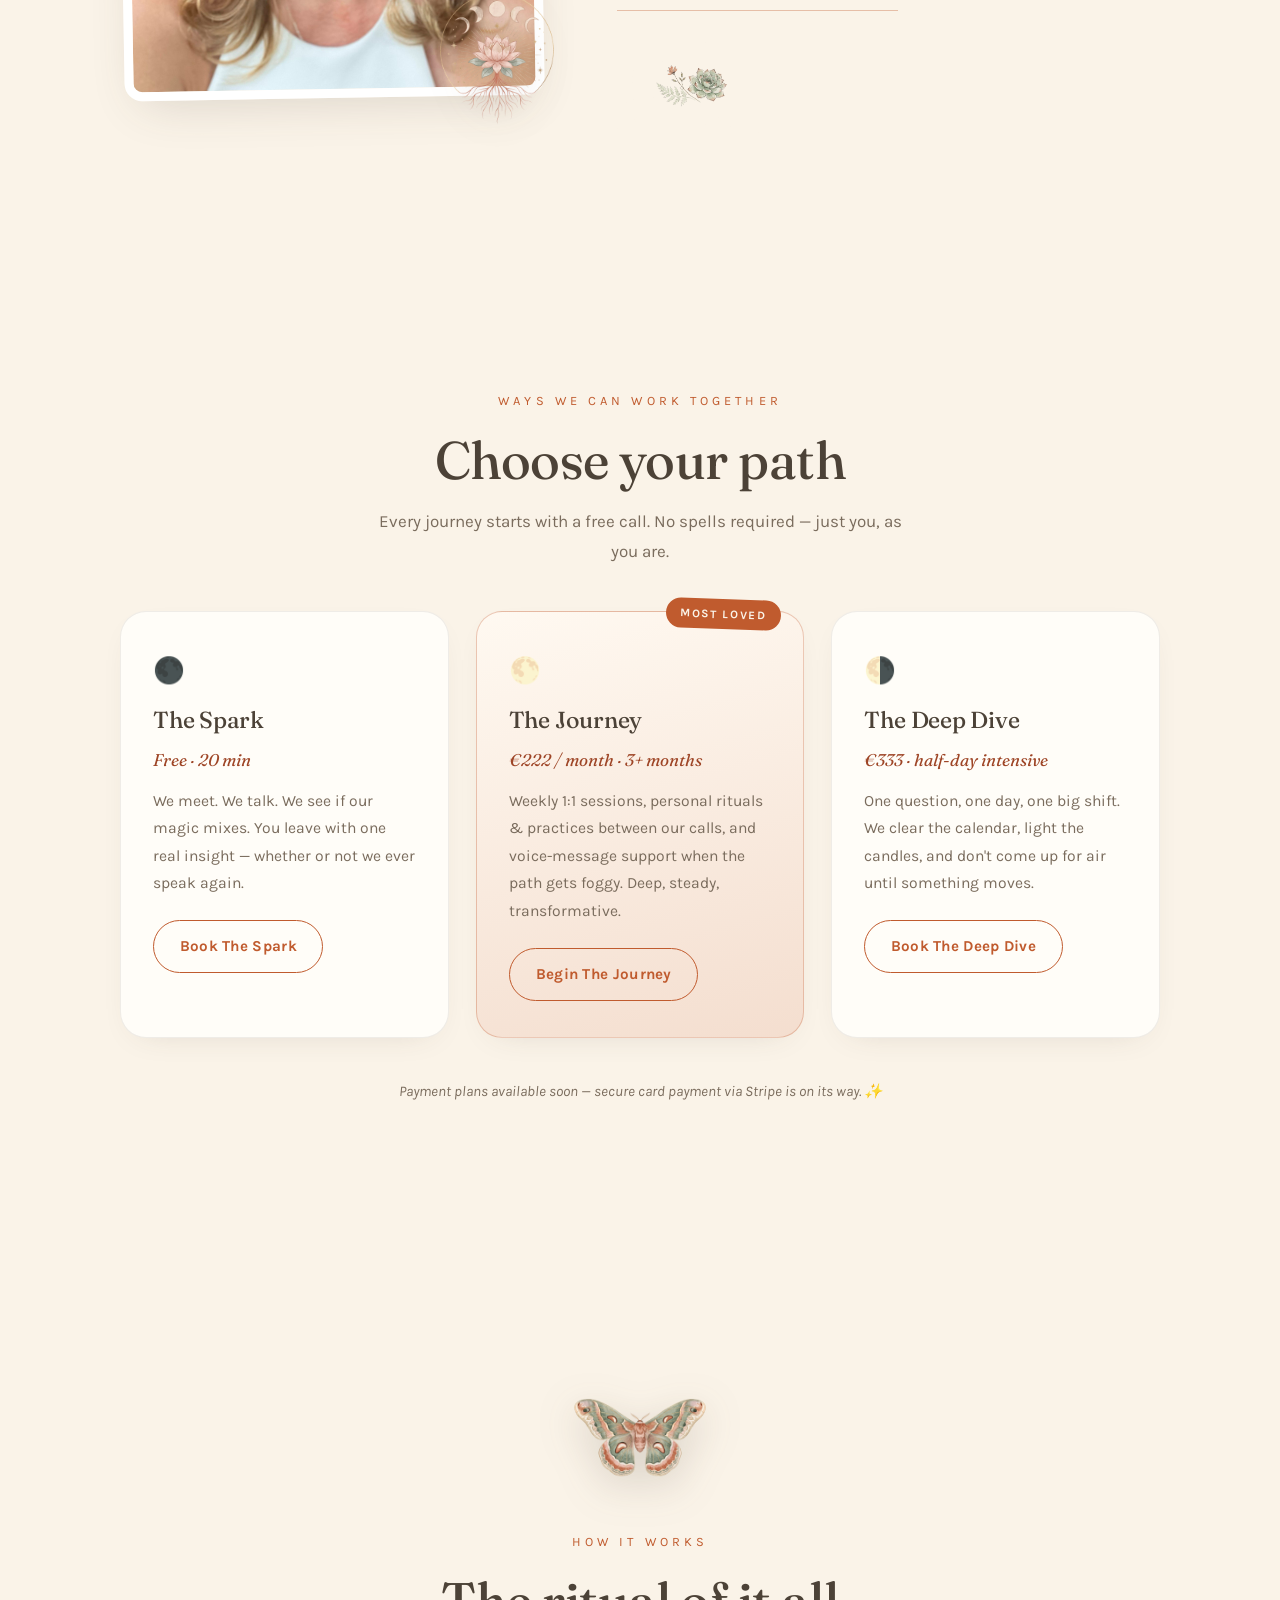
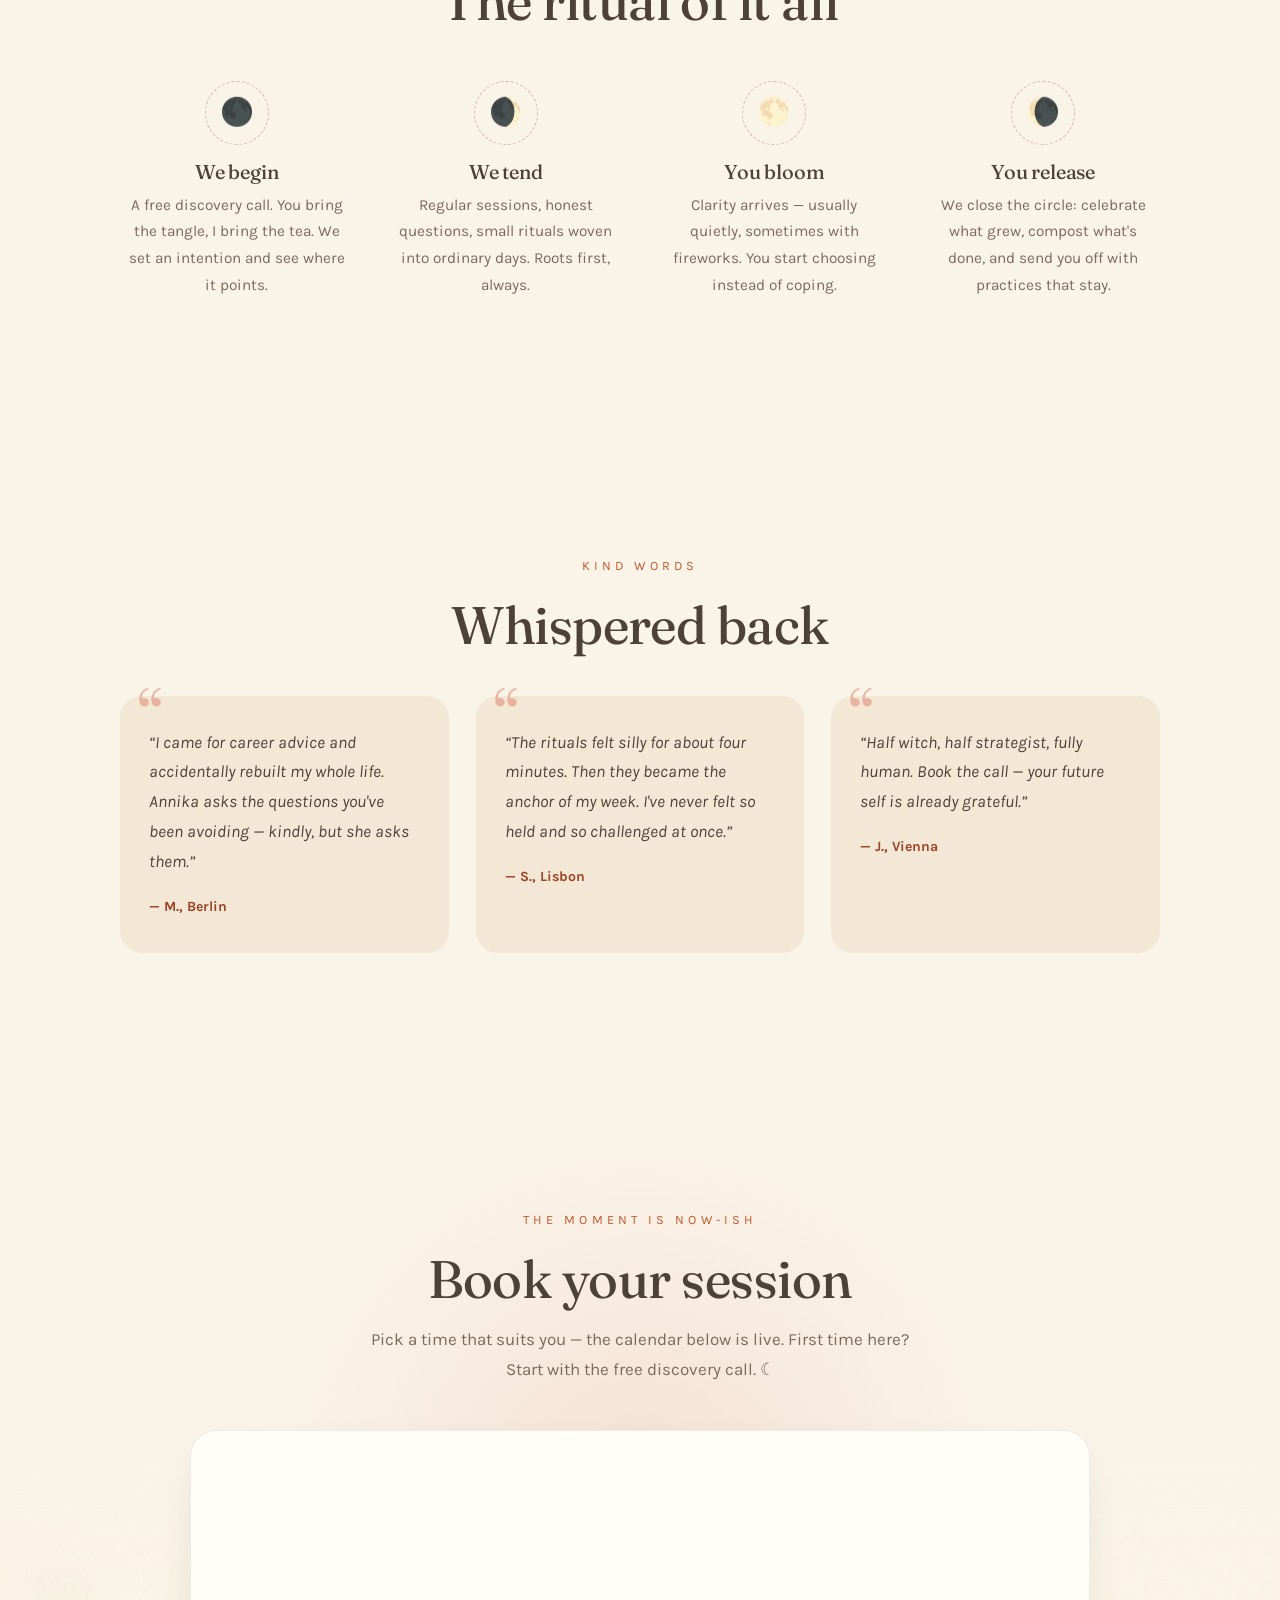
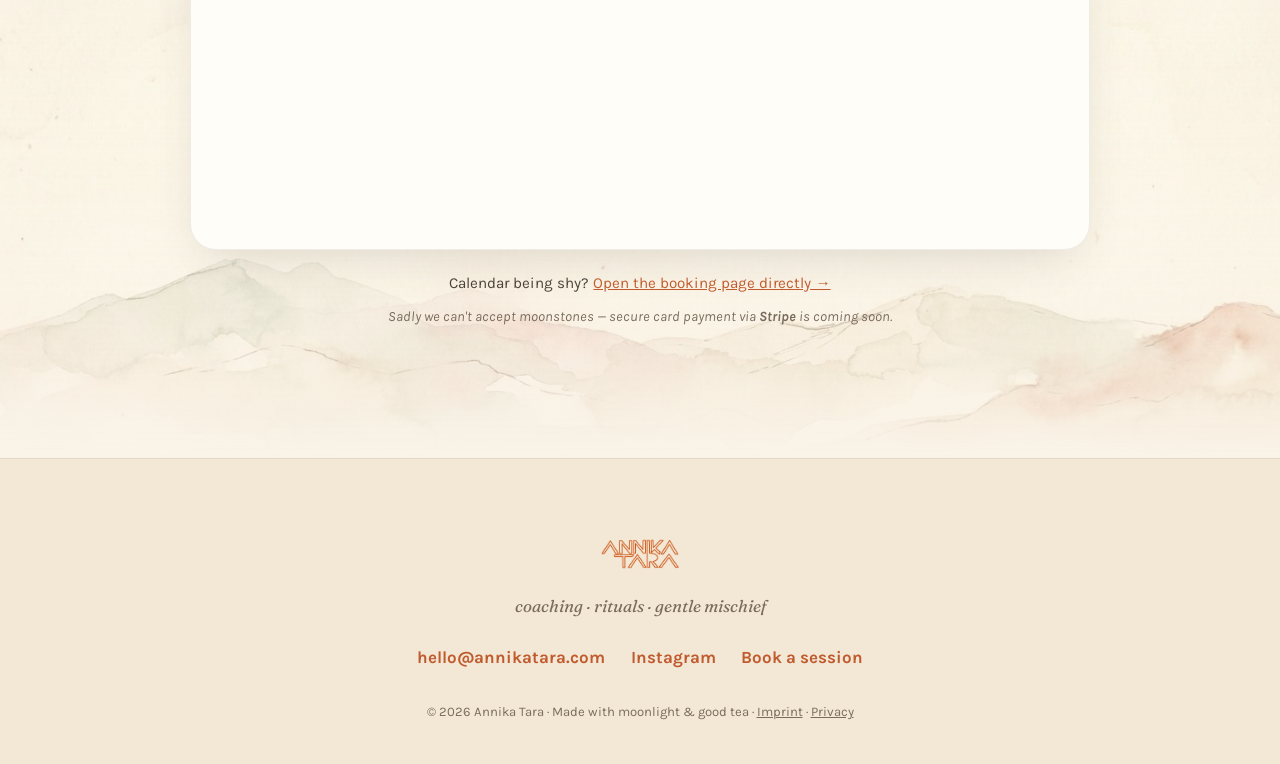
==== commit 4e1266ce: "v2 redesign: open airy layout, new Nano Banana Pro artwork, booking funnel - Regenerate all artwork " ====
--- a/site/index.html
+++ b/site/index.html
@@ -34,15 +34,16 @@
 
     <!-- ══════════════ HERO ══════════════ -->
     <section class="hero" id="hero">
-      <div class="hero__bg" data-depth="0.35">
+      <div class="hero__bg" data-depth="0.30">
         <img src="assets/hero-mountains.jpg" alt="" aria-hidden="true">
       </div>
+      <div class="hero__glow" id="glow" aria-hidden="true"></div>
       <canvas class="hero__dust" id="dust" aria-hidden="true"></canvas>
       <div class="hero__fade" aria-hidden="true"></div>
 
       <div class="hero__inner">
         <p class="hero__eyebrow reveal">life coaching &nbsp;·&nbsp; rituals &nbsp;·&nbsp; gentle mischief</p>
-        <h1 class="hero__title reveal" data-depth="0.12">Come back<br>to <em>yourself.</em></h1>
+        <h1 class="hero__title reveal">Come back<br>to <em>yourself.</em></h1>
         <p class="hero__sub reveal">
           I'm Annika Tara — life coach, ritual-maker, and professional asker of
           inconvenient questions. Together we'll clear the noise, tend your roots,
@@ -55,8 +56,12 @@
         <p class="hero__whisper reveal">20 minutes · free · zero pressure, all warmth</p>
       </div>
 
-      <img class="hero__plant hero__plant--left sway" src="assets/plant-left.png" alt="" aria-hidden="true" data-depth="0.06">
-      <img class="hero__plant hero__plant--right sway sway--late" src="assets/plant-right.png" alt="" aria-hidden="true" data-depth="0.09">
+      <div class="hero__plant hero__plant--left" data-depth="0.05">
+        <img class="grow sway" src="assets/succulent-left.png" alt="" aria-hidden="true">
+      </div>
+      <div class="hero__plant hero__plant--right" data-depth="0.08">
+        <img class="grow grow--late sway sway--late" src="assets/succulent-right.png" alt="" aria-hidden="true">
+      </div>
     </section>
 
     <!-- ══════════════ TICKER ══════════════ -->
@@ -85,16 +90,16 @@
         </p>
         <p class="reveal">
           My coaching is part deep conversation, part gentle ritual: honest
-          questions, small ceremonies, a candle or two, and the occasional
-          homework assignment like <em>“watch the moon rise and do absolutely nothing.”</em>
-          It's serious work that doesn't take itself too seriously.
+          questions, small ceremonies, a candle or two, and homework like
+          <em>“watch the moon rise and do absolutely nothing.”</em>
+          Serious work that doesn't take itself too seriously.
         </p>
         <p class="reveal">
           If you're standing at a crossroads — career, love, identity, or that
           quiet itch that whispers <em>there's more</em> — come sit with me.
-          The kettle's on.
-        </p>
-        <img class="about__sprig sway reveal" src="assets/sprig.png" alt="" aria-hidden="true">
+        </p>
+        <a class="link-arrow reveal" href="#book">The kettle's on — book a free call →</a>
+        <img class="about__sprig grow-reveal" src="assets/sprig.png" alt="" aria-hidden="true">
       </div>
     </section>
 
@@ -195,6 +200,7 @@
 
     <!-- ══════════════ BOOKING ══════════════ -->
     <section class="booking section" id="book">
+      <img class="booking__mountains" src="assets/mountains-band.jpg" alt="" aria-hidden="true">
       <div class="booking__halo" aria-hidden="true"></div>
       <p class="section__eyebrow reveal">the moment is now-ish</p>
       <h2 class="reveal">Book your session</h2>
@@ -234,6 +240,9 @@
     <p class="footer__fine">© 2026 Annika Tara · Made with moonlight & good tea · <a href="#">Imprint</a> · <a href="#">Privacy</a></p>
   </footer>
 
+  <!-- floating booking pill — appears once the hero scrolls away -->
+  <a class="bookpill" id="bookpill" href="#book">☾&nbsp; Book a free call</a>
+
   <!-- TidyCal embed script -->
   <script src="https://asset-tidycal.b-cdn.net/js/embed.js" async></script>
   <script src="site.js"></script>
--- a/site/styles.css
+++ b/site/styles.css
@@ -1,5 +1,6 @@
 /* ══════════════════════════════════════════════════════════════
    Annika Tara — life coaching · rituals · gentle mischief
+   open · clean · inviting — with a little wildness at the edges
    ══════════════════════════════════════════════════════════════ */
 
 :root {
@@ -18,8 +19,9 @@
   --font-head: "Fraunces", Georgia, serif;
   --font-body: "Karla", -apple-system, sans-serif;
 
-  --ease-soft: cubic-bezier(.22, .8, .36, 1);
-  --shadow-card: 0 18px 50px -18px rgba(76, 66, 55, .22);
+  --ease-soft:   cubic-bezier(.22, .8, .36, 1);
+  --ease-spring: cubic-bezier(.26, 1.25, .42, 1);
+  --shadow-card: 0 18px 50px -18px rgba(76, 66, 55, .2);
 }
 
 * { margin: 0; padding: 0; box-sizing: border-box; }
@@ -29,32 +31,32 @@
 body {
   font-family: var(--font-body);
   font-size: 1.0625rem;
-  line-height: 1.7;
+  line-height: 1.75;
   color: var(--ink);
   background: var(--cream);
   overflow-x: hidden;
 }
 
-/* subtle paper grain over everything */
+/* whisper of paper grain — barely there */
 body::before {
   content: "";
   position: fixed;
   inset: 0;
   pointer-events: none;
   z-index: 4;
-  opacity: .35;
+  opacity: .22;
   background-image: url("data:image/svg+xml,%3Csvg xmlns='http://www.w3.org/2000/svg' width='140' height='140'%3E%3Cfilter id='n'%3E%3CfeTurbulence type='fractalNoise' baseFrequency='.85' numOctaves='2'/%3E%3CfeColorMatrix values='0 0 0 0 .30 0 0 0 0 .26 0 0 0 0 .22 0 0 0 .05 0'/%3E%3C/filter%3E%3Crect width='140' height='140' filter='url(%23n)'/%3E%3C/svg%3E");
 }
 
 h1, h2, h3 {
   font-family: var(--font-head);
-  font-weight: 480;
+  font-weight: 460;
   line-height: 1.12;
   color: var(--ink);
   letter-spacing: -.01em;
 }
 
-h2 { font-size: clamp(2.1rem, 4.4vw, 3.2rem); margin-bottom: 1rem; }
+h2 { font-size: clamp(2.1rem, 4.4vw, 3.3rem); margin-bottom: 1.1rem; }
 h3 { font-size: 1.45rem; }
 
 em { font-style: italic; }
@@ -66,7 +68,7 @@
   position: relative;
   max-width: 1120px;
   margin: 0 auto;
-  padding: clamp(4.5rem, 9vw, 8rem) clamp(1.25rem, 4vw, 2.5rem);
+  padding: clamp(5rem, 10vw, 9rem) clamp(1.25rem, 4vw, 2.5rem);
 }
 
 .section__eyebrow {
@@ -74,13 +76,13 @@
   letter-spacing: .32em;
   text-transform: uppercase;
   color: var(--terracotta);
-  margin-bottom: 1rem;
+  margin-bottom: 1.1rem;
 }
 
 .section__lead {
   max-width: 34rem;
   color: var(--ink-soft);
-  margin-bottom: 2.5rem;
+  margin-bottom: 2.8rem;
 }
 
 /* ─── Buttons ────────────────────────────────────────────── */
@@ -94,24 +96,24 @@
   border-radius: 999px;
   padding: .95rem 2rem;
   transition: transform .35s var(--ease-soft), box-shadow .35s var(--ease-soft),
-              background .35s, color .35s;
+              background .35s, color .35s, border-color .35s;
   will-change: transform;
 }
 
 .btn--primary {
   background: var(--terracotta);
   color: var(--cream);
-  box-shadow: 0 14px 34px -12px rgba(192, 91, 46, .55);
+  box-shadow: 0 14px 34px -12px rgba(192, 91, 46, .5);
 }
 .btn--primary:hover {
   background: var(--terracotta-d);
-  transform: translateY(-3px) rotate(-.5deg);
-  box-shadow: 0 20px 44px -12px rgba(192, 91, 46, .6);
+  transform: translateY(-3px);
+  box-shadow: 0 20px 44px -12px rgba(192, 91, 46, .55);
 }
 
 .btn--ghost {
   color: var(--ink);
-  border: 1.5px solid rgba(76, 66, 55, .35);
+  border: 1.5px solid rgba(76, 66, 55, .3);
   background: rgba(250, 243, 232, .5);
   backdrop-filter: blur(4px);
 }
@@ -127,7 +129,18 @@
   color: var(--terracotta);
   margin-top: auto;
 }
-.btn--card:hover { background: var(--terracotta); color: var(--cream); transform: translateY(-2px) rotate(-.6deg); }
+.btn--card:hover { background: var(--terracotta); color: var(--cream); transform: translateY(-2px); }
+
+.link-arrow {
+  display: inline-block;
+  font-weight: 700;
+  text-decoration: none;
+  color: var(--terracotta);
+  border-bottom: 1.5px solid rgba(192, 91, 46, .35);
+  padding-bottom: .1rem;
+  transition: border-color .3s, transform .3s var(--ease-soft);
+}
+.link-arrow:hover { border-color: var(--terracotta); transform: translateX(4px); }
 
 /* ─── Nav ────────────────────────────────────────────────── */
 .nav {
@@ -143,7 +156,7 @@
 .nav.scrolled {
   background: rgba(250, 243, 232, .88);
   backdrop-filter: blur(12px);
-  box-shadow: 0 6px 30px -12px rgba(76, 66, 55, .18);
+  box-shadow: 0 6px 30px -12px rgba(76, 66, 55, .16);
   padding-top: .55rem;
   padding-bottom: .55rem;
 }
@@ -197,7 +210,24 @@
 .hero__bg img {
   width: 100%; height: 100%;
   object-fit: cover;
-  object-position: center 30%;
+  object-position: center 32%;
+}
+
+/* soft warm light that drifts after the cursor */
+.hero__glow {
+  position: absolute;
+  z-index: 1;
+  width: min(60vw, 780px);
+  aspect-ratio: 1;
+  left: 50%; top: 38%;
+  margin: calc(min(60vw, 780px) / -2) 0 0 calc(min(60vw, 780px) / -2);
+  border-radius: 50%;
+  background: radial-gradient(circle,
+    rgba(250, 236, 210, .5) 0%,
+    rgba(250, 236, 210, .18) 42%,
+    transparent 68%);
+  mix-blend-mode: soft-light;
+  pointer-events: none;
 }
 
 .hero__fade {
@@ -206,10 +236,10 @@
   z-index: 1;
   background:
     linear-gradient(to bottom,
-      rgba(250, 243, 232, .12) 0%,
+      rgba(250, 243, 232, .1) 0%,
       rgba(250, 243, 232, 0) 30%,
-      rgba(250, 243, 232, 0) 62%,
-      var(--cream) 96%);
+      rgba(250, 243, 232, 0) 60%,
+      var(--cream) 97%);
 }
 
 .hero__dust {
@@ -222,8 +252,8 @@
 .hero__inner {
   position: relative;
   z-index: 3;
-  max-width: 46rem;
-  padding: 7rem 1.5rem 9rem;
+  max-width: 47rem;
+  padding: 7rem 1.5rem 10rem;
 }
 
 .hero__eyebrow {
@@ -231,19 +261,19 @@
   letter-spacing: .34em;
   text-transform: uppercase;
   color: var(--terracotta-d);
-  margin-bottom: 1.4rem;
+  margin-bottom: 1.5rem;
 }
 
 .hero__title {
-  font-size: clamp(3rem, 8.5vw, 5.8rem);
-  font-weight: 430;
-  margin-bottom: 1.4rem;
+  font-size: clamp(3rem, 8.5vw, 6rem);
+  font-weight: 420;
+  margin-bottom: 1.5rem;
 }
 .hero__title em { color: var(--terracotta); }
 
 .hero__sub {
   max-width: 36rem;
-  margin: 0 auto 2.2rem;
+  margin: 0 auto 2.4rem;
   font-size: 1.14rem;
   color: var(--ink);
 }
@@ -262,29 +292,53 @@
   color: var(--ink-soft);
 }
 
+/* succulents live in wrappers: wrapper gets the mouse-parallax,
+   the image inside grows in from its roots, then keeps swaying */
 .hero__plant {
   position: absolute;
   bottom: -2%;
   z-index: 2;
   width: clamp(150px, 20vw, 300px);
-  transform-origin: bottom center;
   pointer-events: none;
 }
-.hero__plant--left  { left: clamp(-30px, 1vw, 40px); }
-.hero__plant--right { right: clamp(-30px, 1vw, 40px); }
-
-/* ─── Ticker ─────────────────────────────────────────────── */
+.hero__plant--left  { left: clamp(-24px, 1.5vw, 48px); }
+.hero__plant--right { right: clamp(-24px, 1.5vw, 48px); }
+
+.hero__plant img { transform-origin: bottom center; }
+
+.grow {
+  opacity: 0;
+  animation:
+    grow 1.7s var(--ease-spring) .35s both,
+    sway 7s ease-in-out 2.05s infinite;
+}
+.grow--late { animation-delay: .7s, 2.4s; }
+
+@keyframes grow {
+  from { opacity: 0; transform: translateY(52px) scale(.8); }
+  60%  { opacity: 1; }
+  to   { opacity: 1; transform: none; }
+}
+
+/* sway animates the standalone `rotate` property so it can layer
+   on top of the grow transform without fighting it */
+@keyframes sway {
+  0%, 100% { rotate: -1.5deg; }
+  50%      { rotate: 1.7deg; }
+}
+.sway--late { }
+
+/* ─── Ticker — an open horizon line of little mantras ────── */
 .ticker {
   overflow: hidden;
-  border-top: 1px solid rgba(76, 66, 55, .14);
-  border-bottom: 1px solid rgba(76, 66, 55, .14);
-  background: var(--cream-deep);
-  padding: .8rem 0;
+  padding: 1.6rem 0;
+  -webkit-mask-image: linear-gradient(to right, transparent, #000 12%, #000 88%, transparent);
+          mask-image: linear-gradient(to right, transparent, #000 12%, #000 88%, transparent);
 }
 .ticker__track {
   display: flex;
   width: max-content;
-  animation: ticker 38s linear infinite;
+  animation: ticker 48s linear infinite;
 }
 .ticker__track span {
   white-space: nowrap;
@@ -292,6 +346,7 @@
   font-style: italic;
   font-size: 1.05rem;
   color: var(--ink-soft);
+  opacity: .85;
   padding-right: 2rem;
 }
 @keyframes ticker {
@@ -303,7 +358,7 @@
 .about {
   display: grid;
   grid-template-columns: minmax(280px, 420px) 1fr;
-  gap: clamp(2.5rem, 6vw, 5.5rem);
+  gap: clamp(2.5rem, 6vw, 6rem);
   align-items: center;
 }
 
@@ -312,9 +367,9 @@
 .about__frame {
   border-radius: 260px 260px 22px 22px;   /* arched window — a little ritual doorway */
   overflow: hidden;
-  border: 10px solid #fff;
+  border: 9px solid #fff;
   box-shadow: var(--shadow-card);
-  transform: rotate(-1.2deg);
+  transform: rotate(-1deg);
   transition: transform .6s var(--ease-soft);
 }
 .about__frame:hover { transform: rotate(0deg) scale(1.015); }
@@ -332,8 +387,8 @@
 .about__text p { margin-bottom: 1.15rem; max-width: 36rem; }
 
 .about__sprig {
-  width: 130px;
-  margin-top: .5rem;
+  width: 150px;
+  margin-top: 1.4rem;
   transform-origin: bottom left;
 }
 
@@ -347,9 +402,10 @@
 .cards {
   display: grid;
   grid-template-columns: repeat(auto-fit, minmax(270px, 1fr));
-  gap: 1.6rem;
+  gap: 1.7rem;
   margin-top: 1rem;
   text-align: left;
+  perspective: 1200px;
 }
 
 .card {
@@ -358,20 +414,22 @@
   flex-direction: column;
   gap: .8rem;
   background: #FFFDF8;
-  border: 1px solid rgba(76, 66, 55, .1);
+  border: 1px solid rgba(76, 66, 55, .09);
   border-radius: 26px;
-  padding: 2.2rem 1.9rem;
-  box-shadow: 0 10px 34px -20px rgba(76, 66, 55, .25);
-  transition: transform .5s var(--ease-soft), box-shadow .5s var(--ease-soft);
+  padding: 2.3rem 2rem;
+  box-shadow: 0 10px 34px -22px rgba(76, 66, 55, .25);
+  transform: translateY(var(--lift, 0))
+             rotateX(var(--rx, 0deg)) rotateY(var(--ry, 0deg));
+  transition: transform .45s var(--ease-soft), box-shadow .45s var(--ease-soft);
 }
 .card:hover {
-  transform: translateY(-8px) rotate(-.4deg);
+  --lift: -7px;
   box-shadow: var(--shadow-card);
 }
 
 .card--featured {
   background: linear-gradient(165deg, #FFF9F1, var(--blush-soft));
-  border-color: rgba(192, 91, 46, .35);
+  border-color: rgba(192, 91, 46, .3);
 }
 
 .card__badge {
@@ -402,7 +460,7 @@
 .card .btn { align-self: flex-start; margin-top: .6rem; }
 
 .offerings__note {
-  margin-top: 2.4rem;
+  margin-top: 2.6rem;
   font-size: .92rem;
   font-style: italic;
   color: var(--ink-soft);
@@ -438,8 +496,8 @@
 .phases {
   display: grid;
   grid-template-columns: repeat(auto-fit, minmax(220px, 1fr));
-  gap: 2rem;
-  margin-top: 3rem;
+  gap: 2.2rem;
+  margin-top: 3.2rem;
   text-align: center;
 }
 
@@ -467,15 +525,15 @@
 .quotes__grid {
   display: grid;
   grid-template-columns: repeat(auto-fit, minmax(260px, 1fr));
-  gap: 1.6rem;
-  margin-top: 2.5rem;
+  gap: 1.7rem;
+  margin-top: 2.6rem;
   text-align: left;
 }
 
 .quote {
   background: var(--cream-deep);
   border-radius: 22px;
-  padding: 1.9rem 1.7rem;
+  padding: 2rem 1.8rem;
   position: relative;
 }
 .quote::before {
@@ -490,9 +548,23 @@
 .quote p { font-style: italic; margin-bottom: .9rem; }
 .quote cite { font-style: normal; font-weight: 700; font-size: .88rem; color: var(--terracotta-d); }
 
-/* ─── Booking ────────────────────────────────────────────── */
+/* ─── Booking — the wide horizon you book against ────────── */
 .booking { text-align: center; }
 .booking .section__lead { margin-inline: auto; }
+
+.booking__mountains {
+  position: absolute;
+  left: 50%;
+  bottom: 0;
+  translate: -50% 0;
+  width: min(1400px, 110vw);
+  max-width: none;
+  opacity: .55;
+  z-index: -2;
+  pointer-events: none;
+  -webkit-mask-image: linear-gradient(to bottom, transparent, #000 30%, rgba(0,0,0,.55) 85%, transparent);
+          mask-image: linear-gradient(to bottom, transparent, #000 30%, rgba(0,0,0,.55) 85%, transparent);
+}
 
 .booking__halo {
   position: absolute;
@@ -501,8 +573,8 @@
   aspect-ratio: 1;
   translate: -50% 0;
   background: radial-gradient(circle,
-    rgba(232, 180, 160, .35) 0%,
-    rgba(232, 180, 160, .12) 45%,
+    rgba(232, 180, 160, .3) 0%,
+    rgba(232, 180, 160, .1) 45%,
     transparent 70%);
   z-index: -1;
   pointer-events: none;
@@ -512,15 +584,42 @@
   max-width: 900px;
   margin: 0 auto;
   background: #FFFDF8;
-  border: 1px solid rgba(76, 66, 55, .1);
+  border: 1px solid rgba(76, 66, 55, .09);
   border-radius: 26px;
   box-shadow: var(--shadow-card);
   padding: clamp(.8rem, 2vw, 1.6rem);
   min-height: 420px;
 }
 
-.booking__fallback { margin-top: 1.2rem; font-size: .95rem; }
+.booking__fallback { margin-top: 1.3rem; font-size: .95rem; }
 .booking__stripe { margin-top: .5rem; font-size: .88rem; font-style: italic; color: var(--ink-soft); }
+
+/* ─── Floating book pill ─────────────────────────────────── */
+.bookpill {
+  position: fixed;
+  right: clamp(1rem, 3vw, 2rem);
+  bottom: clamp(1rem, 3vw, 2rem);
+  z-index: 45;
+  font-weight: 700;
+  font-size: .95rem;
+  text-decoration: none;
+  color: var(--cream);
+  background: var(--terracotta);
+  border-radius: 999px;
+  padding: .8rem 1.5rem;
+  box-shadow: 0 16px 38px -12px rgba(192, 91, 46, .55);
+  opacity: 0;
+  transform: translateY(18px) scale(.95);
+  pointer-events: none;
+  transition: opacity .45s var(--ease-soft), transform .45s var(--ease-spring),
+              background .3s;
+}
+.bookpill.show {
+  opacity: 1;
+  transform: none;
+  pointer-events: auto;
+}
+.bookpill:hover { background: var(--terracotta-d); }
 
 /* ─── Footer ─────────────────────────────────────────────── */
 .footer {
@@ -528,7 +627,7 @@
   text-align: center;
   padding: 4rem 1.5rem 2.5rem;
   background: var(--cream-deep);
-  border-top: 1px solid rgba(76, 66, 55, .12);
+  border-top: 1px solid rgba(76, 66, 55, .1);
 }
 
 .footer__logo { height: 52px; width: auto; margin: 0 auto 1rem; }
@@ -547,7 +646,7 @@
 .footer__fine { font-size: .82rem; color: var(--ink-soft); }
 .footer__fine a { color: inherit; }
 
-/* ─── Motion: reveal & sway ──────────────────────────────── */
+/* ─── Motion: reveal & grow ──────────────────────────────── */
 .reveal {
   opacity: 0;
   transform: translateY(26px);
@@ -555,32 +654,20 @@
 }
 .reveal.in { opacity: 1; transform: none; }
 
-/* plants grow in from their roots, then keep gently swaying */
-img.sway {
-  animation: sway 7s ease-in-out infinite;
-}
-img.sway.reveal, .hero__plant {
-  transform-origin: bottom center;
-}
-.hero__plant {
+/* smaller botanicals grow in from their roots when scrolled to */
+.grow-reveal {
   opacity: 0;
-  transform: translateY(30px) rotate(-4deg) scale(.94);
-  transition: opacity 1.3s var(--ease-soft), transform 1.3s var(--ease-soft);
-}
-.hero__plant.in {
-  opacity: 1;
-  transform: none;
-}
-.sway--late { animation-delay: -3.4s; }
-@keyframes sway {
-  0%, 100% { rotate: -1.6deg; }
-  50%      { rotate: 1.8deg; }
-}
+  transform: translateY(34px) scale(.85) rotate(-3deg);
+  transform-origin: bottom left;
+  transition: opacity 1.1s var(--ease-soft), transform 1.1s var(--ease-spring);
+}
+.grow-reveal.in { opacity: 1; transform: none; }
 
 /* stagger cards & phases */
 .cards .card:nth-child(2), .phases .phase:nth-child(2), .quotes__grid .quote:nth-child(2) { transition-delay: .12s; }
 .cards .card:nth-child(3), .phases .phase:nth-child(3), .quotes__grid .quote:nth-child(3) { transition-delay: .24s; }
 .phases .phase:nth-child(4) { transition-delay: .36s; }
+.cards .card.in, .phases .phase.in, .quotes__grid .quote.in { transition-delay: 0s; }
 
 /* ─── Responsive ─────────────────────────────────────────── */
 @media (max-width: 880px) {
@@ -625,7 +712,9 @@
   .nav__burger[aria-expanded="true"] span:nth-child(3) { transform: translateY(-7px) rotate(-45deg); }
 
   .hero__plant--right { display: none; }
-  .hero__plant--left { width: 180px; left: auto; right: -20px; }
+  .hero__plant--left { width: 190px; left: auto; right: -26px; }
+
+  .bookpill { font-size: .9rem; padding: .7rem 1.3rem; }
 }
 
 /* ─── Reduced motion ─────────────────────────────────────── */
@@ -636,6 +725,8 @@
     animation-iteration-count: 1 !important;
     transition-duration: .01ms !important;
   }
-  .reveal, .hero__plant { opacity: 1; transform: none; }
-  .hero__dust { display: none; }
-}
+  .reveal, .grow-reveal { opacity: 1; transform: none; }
+  .grow { opacity: 1; animation: none; }
+  .hero__dust, .hero__glow { display: none; }
+  .bookpill { transform: none; }
+}
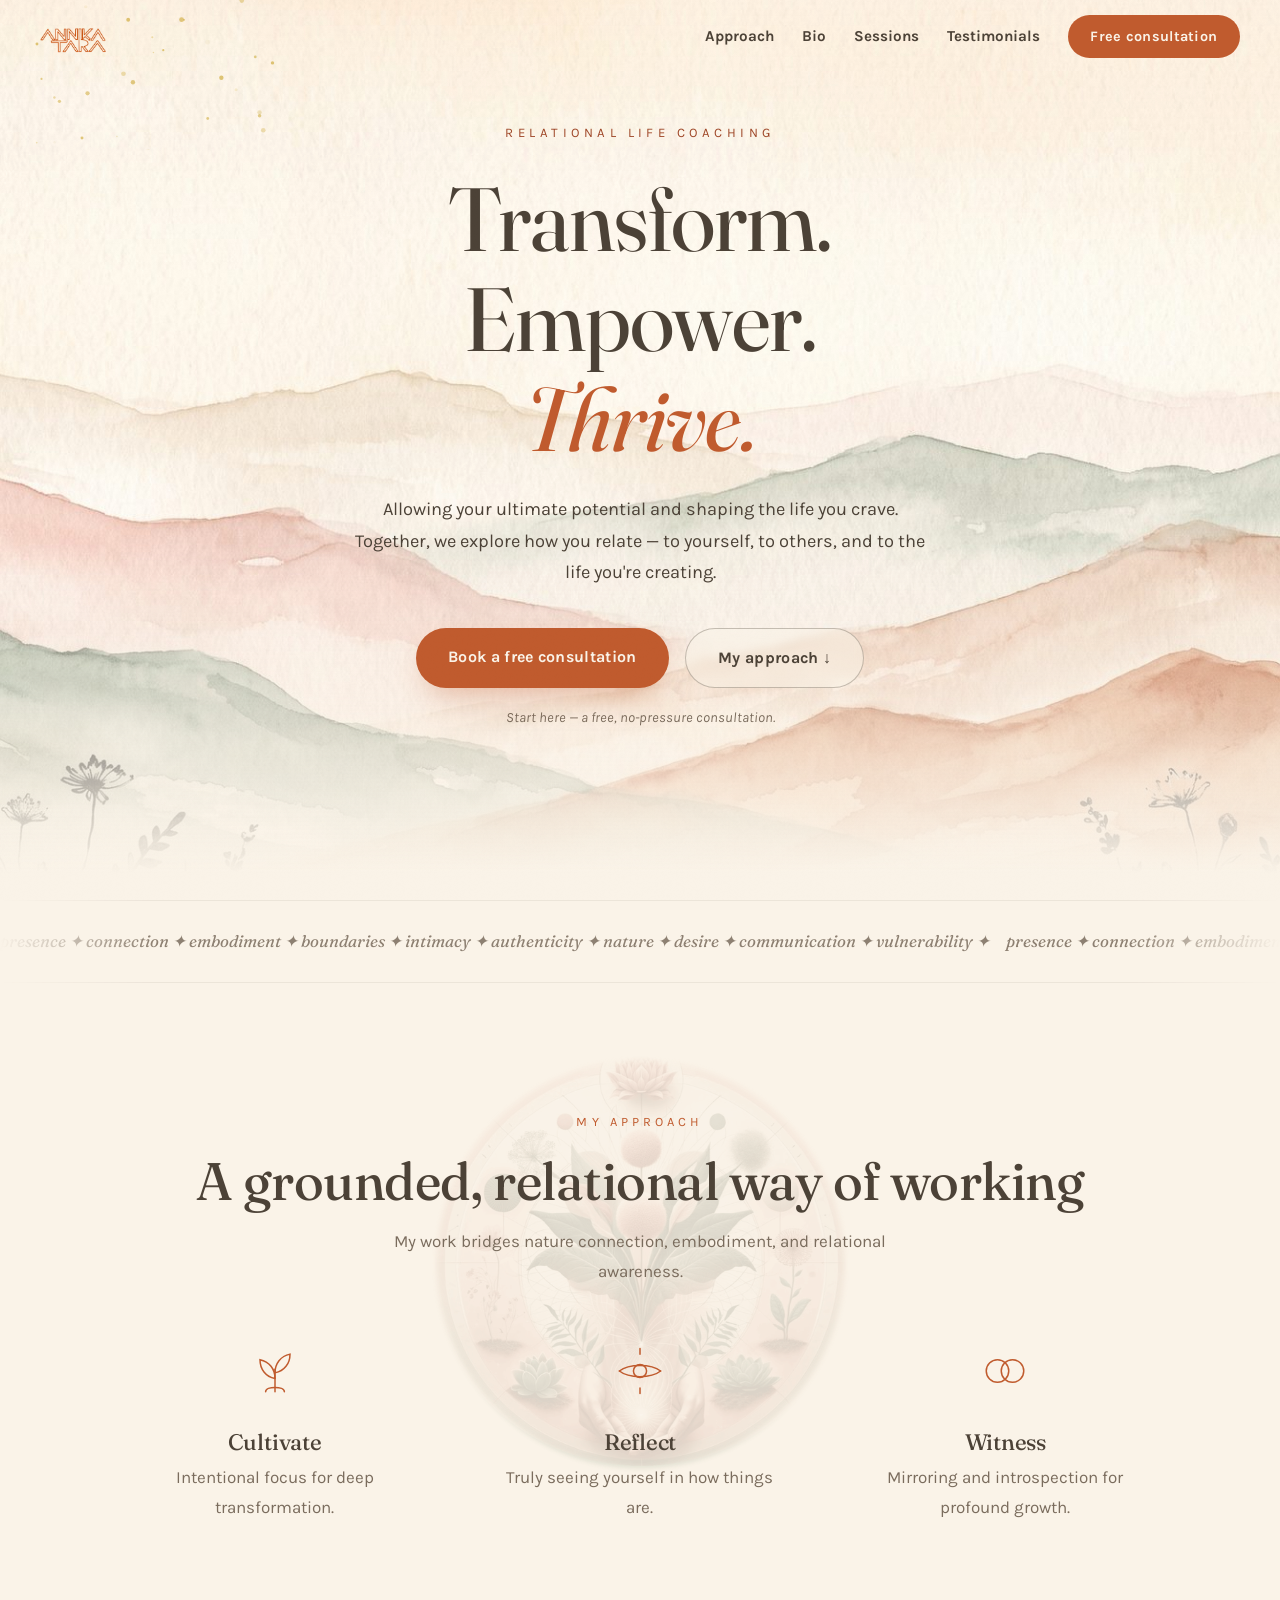
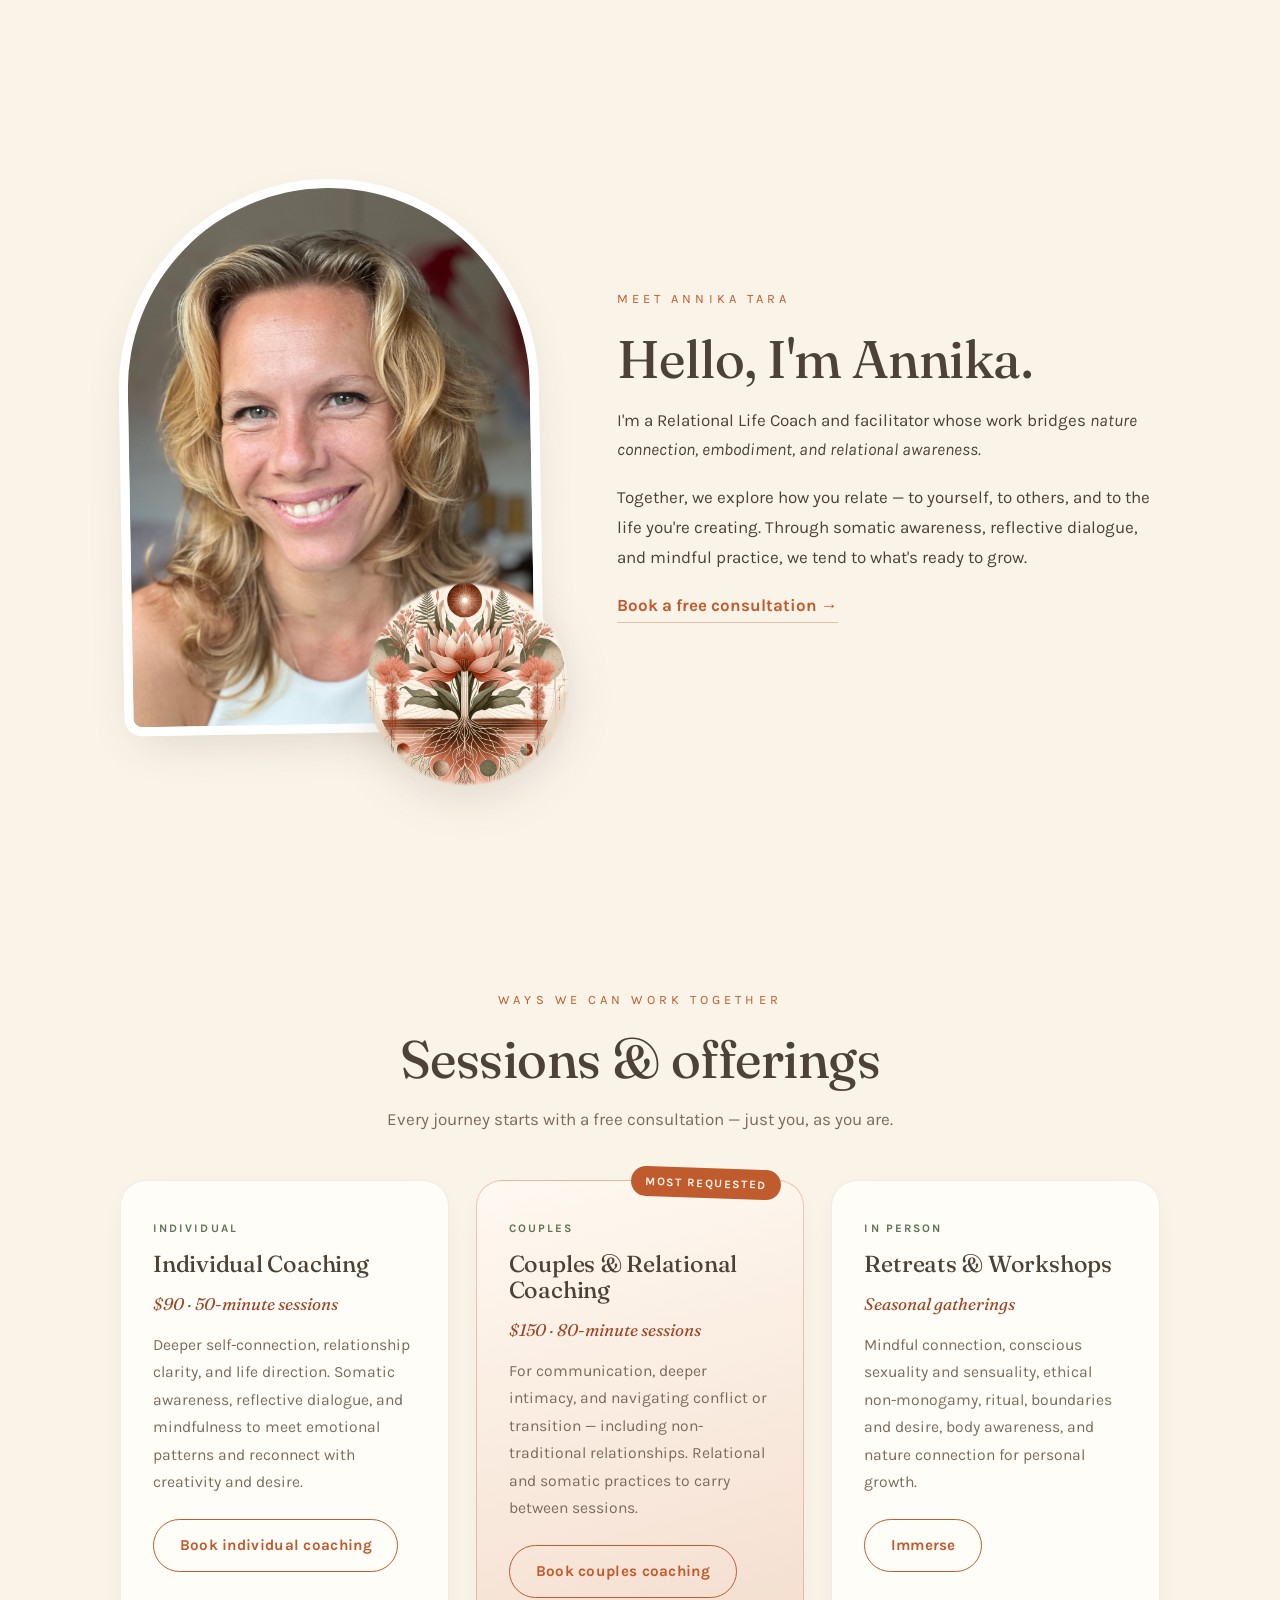
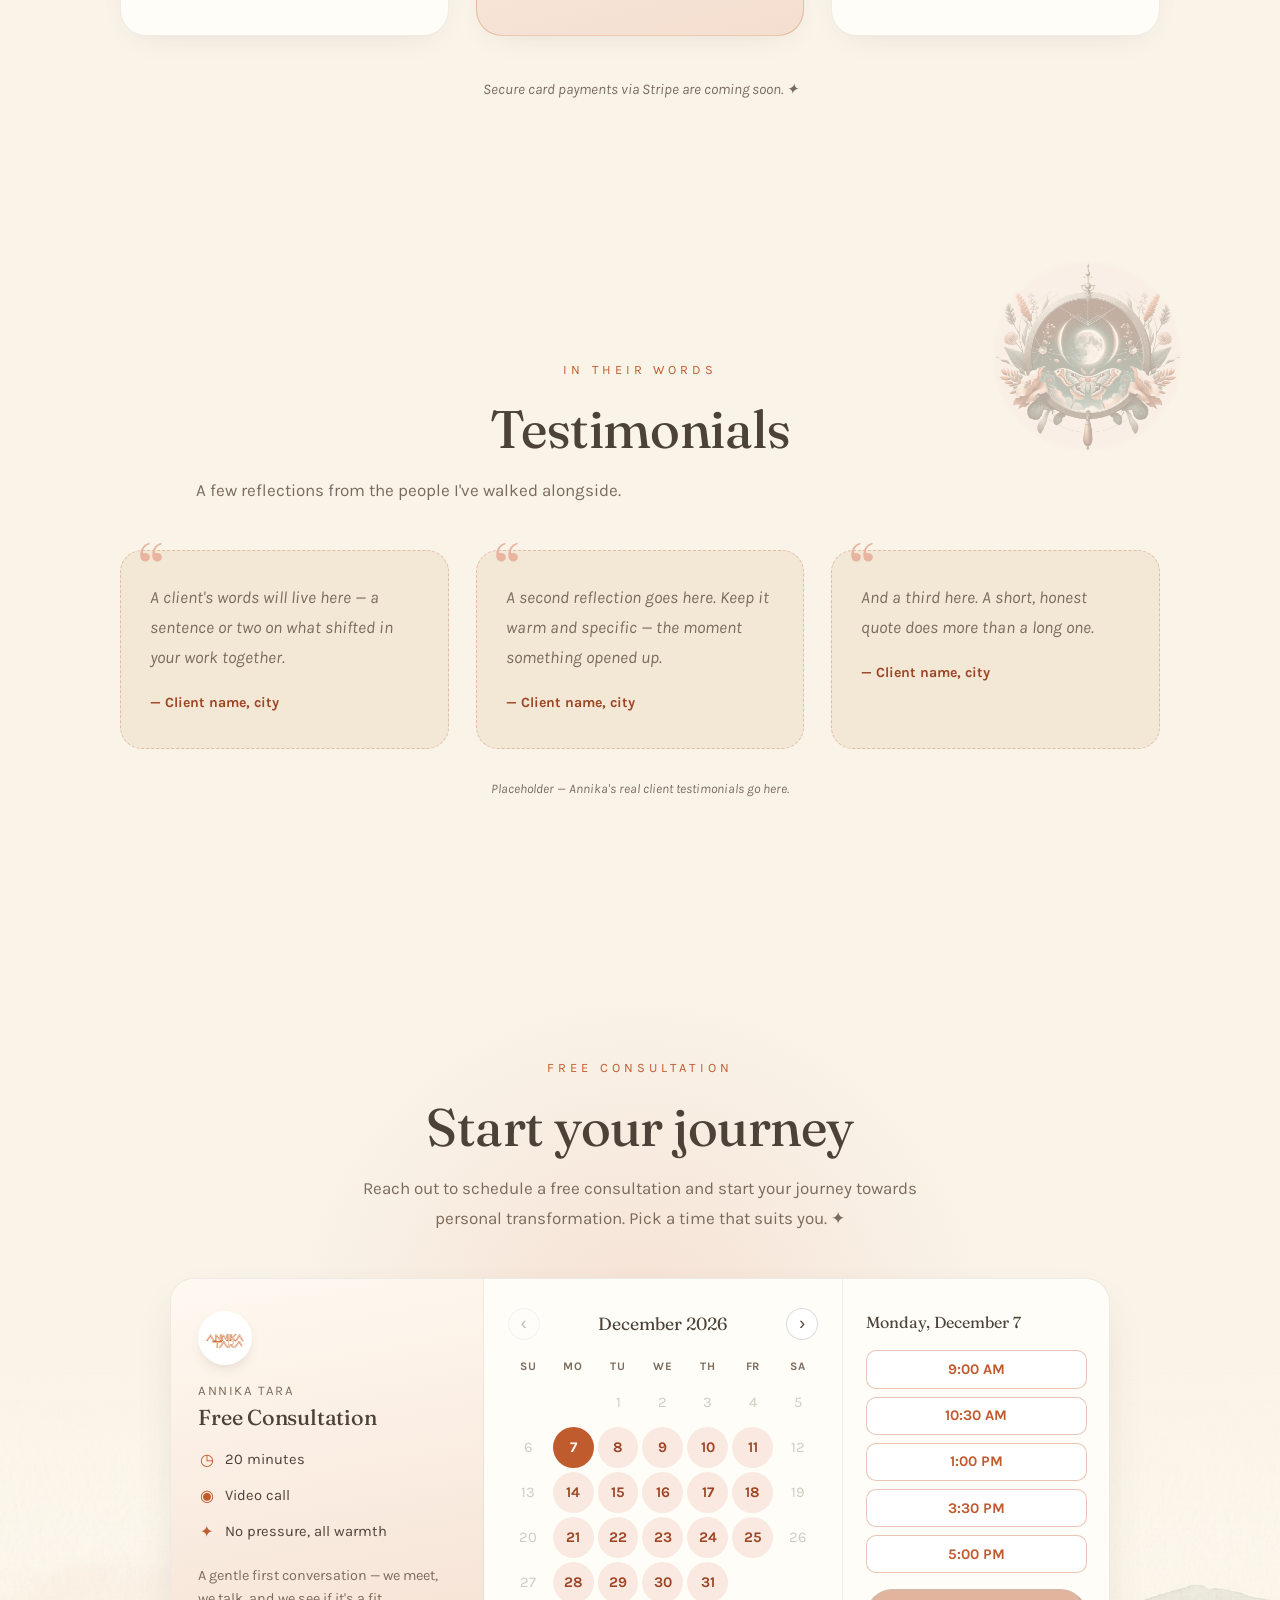
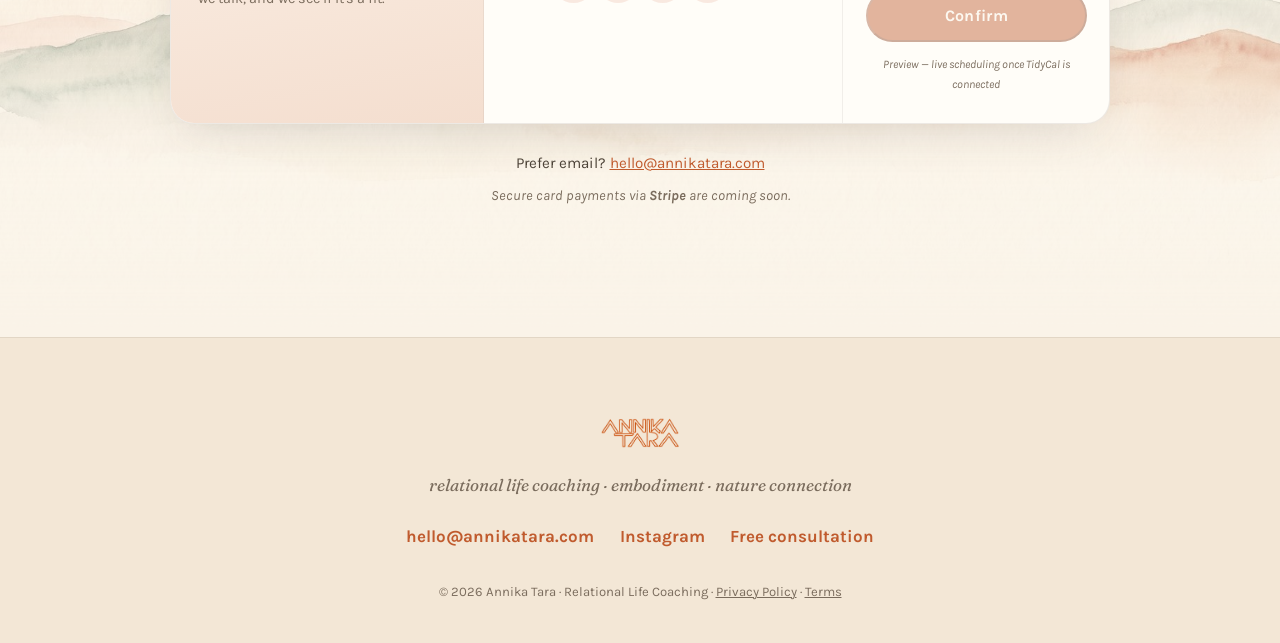
==== commit bad27b7f: "v3 rebuild: realign to real annikatara.com brand + voice - Rewrite all copy to her authentic Relatio" ====
--- a/site/index.html
+++ b/site/index.html
@@ -3,8 +3,8 @@
 <head>
   <meta charset="UTF-8">
   <meta name="viewport" content="width=device-width, initial-scale=1.0">
-  <title>Annika Tara — Life Coaching, Rituals & Gentle Mischief</title>
-  <meta name="description" content="Life coaching with Annika Tara. Part deep conversation, part gentle ritual, all you. Book a free discovery call and come back to yourself.">
+  <title>Annika Tara — Relational Life Coaching</title>
+  <meta name="description" content="Relational Life Coaching with Annika Tara — nature connection, embodiment, and relational awareness. Book a free consultation and shape the life you crave.">
   <link rel="icon" href="assets/logo.png">
   <link rel="preconnect" href="https://fonts.googleapis.com">
   <link rel="preconnect" href="https://fonts.gstatic.com" crossorigin>
@@ -19,11 +19,11 @@
       <img src="assets/logo.png" alt="Annika Tara">
     </a>
     <nav class="nav__links" aria-label="Main navigation">
-      <a href="#about">About</a>
-      <a href="#offerings">Offerings</a>
-      <a href="#ritual">The Ritual</a>
-      <a href="#kind-words">Kind words</a>
-      <a class="btn btn--small" href="#book">Book a session</a>
+      <a href="#approach">Approach</a>
+      <a href="#about">Bio</a>
+      <a href="#offerings">Sessions</a>
+      <a href="#words">Testimonials</a>
+      <a class="btn btn--small" href="#book">Free consultation</a>
     </nav>
     <button class="nav__burger" id="burger" aria-label="Open menu" aria-expanded="false">
       <span></span><span></span><span></span>
@@ -34,7 +34,7 @@
 
     <!-- ══════════════ HERO ══════════════ -->
     <section class="hero" id="hero">
-      <div class="hero__bg" data-depth="0.30">
+      <div class="hero__bg" data-depth="0.26">
         <img src="assets/hero-mountains.jpg" alt="" aria-hidden="true">
       </div>
       <div class="hero__glow" id="glow" aria-hidden="true"></div>
@@ -42,187 +42,224 @@
       <div class="hero__fade" aria-hidden="true"></div>
 
       <div class="hero__inner">
-        <p class="hero__eyebrow reveal">life coaching &nbsp;·&nbsp; rituals &nbsp;·&nbsp; gentle mischief</p>
-        <h1 class="hero__title reveal">Come back<br>to <em>yourself.</em></h1>
+        <p class="hero__eyebrow reveal">Relational life coaching</p>
+        <h1 class="hero__title reveal">Transform. Empower.<br><em>Thrive.</em></h1>
         <p class="hero__sub reveal">
-          I'm Annika Tara — life coach, ritual-maker, and professional asker of
-          inconvenient questions. Together we'll clear the noise, tend your roots,
-          and grow a life that actually feels like yours.
+          Allowing your ultimate potential and shaping the life you crave.
+          Together, we explore how you relate — to yourself, to others,
+          and to the life you're creating.
         </p>
         <div class="hero__cta reveal">
-          <a class="btn btn--primary" href="#book">Book a free discovery call</a>
-          <a class="btn btn--ghost" href="#about">Meet Annika ↓</a>
+          <a class="btn btn--primary" href="#book">Book a free consultation</a>
+          <a class="btn btn--ghost" href="#approach">My approach ↓</a>
         </div>
-        <p class="hero__whisper reveal">20 minutes · free · zero pressure, all warmth</p>
-      </div>
-
-      <div class="hero__plant hero__plant--left" data-depth="0.05">
-        <img class="grow sway" src="assets/succulent-left.png" alt="" aria-hidden="true">
-      </div>
-      <div class="hero__plant hero__plant--right" data-depth="0.08">
-        <img class="grow grow--late sway sway--late" src="assets/succulent-right.png" alt="" aria-hidden="true">
-      </div>
-    </section>
-
-    <!-- ══════════════ TICKER ══════════════ -->
+        <p class="hero__whisper reveal">Start here — a free, no-pressure consultation.</p>
+      </div>
+    </section>
+
+    <!-- ══════════════ THEME TICKER / COACHING FOCUS ══════════════ -->
     <div class="ticker" aria-hidden="true">
       <div class="ticker__track">
-        <span>root down ✦ bloom anyway ✦ trust your weird ✦ ask the moon ✦ begin again ✦ rest is productive ✦ </span>
-        <span>root down ✦ bloom anyway ✦ trust your weird ✦ ask the moon ✦ begin again ✦ rest is productive ✦ </span>
+        <span>presence ✦ connection ✦ embodiment ✦ boundaries ✦ intimacy ✦ authenticity ✦ nature ✦ desire ✦ communication ✦ vulnerability ✦ </span>
+        <span>presence ✦ connection ✦ embodiment ✦ boundaries ✦ intimacy ✦ authenticity ✦ nature ✦ desire ✦ communication ✦ vulnerability ✦ </span>
       </div>
     </div>
 
-    <!-- ══════════════ ABOUT ══════════════ -->
+    <!-- ══════════════ APPROACH ══════════════ -->
+    <section class="approach section" id="approach">
+      <img class="approach__medallion float-slow" src="assets/medallion-hands.png" alt="" aria-hidden="true">
+      <p class="section__eyebrow reveal">My approach</p>
+      <h2 class="reveal">A grounded, relational way of working</h2>
+      <p class="section__lead reveal">
+        My work bridges nature connection, embodiment, and relational awareness.
+      </p>
+
+      <div class="pillars">
+        <article class="pillar reveal">
+          <svg class="pillar__glyph" viewBox="0 0 64 64" fill="none" aria-hidden="true">
+            <g class="draw" stroke="var(--terracotta)" stroke-width="1.6" stroke-linecap="round">
+              <path d="M32 54 L32 30"/>
+              <path d="M32 40 C22 38 16 30 16 20 C26 22 32 30 32 40Z"/>
+              <path d="M32 34 C42 32 48 24 48 14 C38 16 32 24 32 34Z"/>
+              <path d="M22 54 C22 48 42 48 42 54"/>
+            </g>
+          </svg>
+          <h3>Cultivate</h3>
+          <p>Intentional focus for deep transformation.</p>
+        </article>
+
+        <article class="pillar reveal">
+          <svg class="pillar__glyph" viewBox="0 0 64 64" fill="none" aria-hidden="true">
+            <g class="draw" stroke="var(--terracotta)" stroke-width="1.6" stroke-linecap="round">
+              <path d="M10 32 C20 24 44 24 54 32"/>
+              <path d="M10 32 C20 40 44 40 54 32"/>
+              <circle cx="32" cy="32" r="7"/>
+              <path d="M32 8 L32 14 M32 50 L32 56"/>
+            </g>
+          </svg>
+          <h3>Reflect</h3>
+          <p>Truly seeing yourself in how things are.</p>
+        </article>
+
+        <article class="pillar reveal">
+          <svg class="pillar__glyph" viewBox="0 0 64 64" fill="none" aria-hidden="true">
+            <g class="draw" stroke="var(--terracotta)" stroke-width="1.6" stroke-linecap="round">
+              <circle cx="24" cy="32" r="12"/>
+              <circle cx="40" cy="32" r="12"/>
+            </g>
+          </svg>
+          <h3>Witness</h3>
+          <p>Mirroring and introspection for profound growth.</p>
+        </article>
+      </div>
+    </section>
+
+    <!-- ══════════════ ABOUT / BIO ══════════════ -->
     <section class="about section" id="about">
       <div class="about__portrait reveal">
         <div class="about__frame">
           <img src="assets/annika-portrait.jpg" alt="Portrait of Annika Tara">
         </div>
-        <img class="about__emblem spin-slow" src="assets/emblem.png" alt="" aria-hidden="true">
+        <img class="about__medallion float-slow" src="assets/medallion-roots.png" alt="" aria-hidden="true">
       </div>
       <div class="about__text">
-        <p class="section__eyebrow reveal">the woman behind the rituals</p>
-        <h2 class="reveal">Hello, wild thing.</h2>
+        <p class="section__eyebrow reveal">Meet Annika Tara</p>
+        <h2 class="reveal">Hello, I'm Annika.</h2>
         <p class="reveal">
-          I believe you already carry the answers — they're just buried under
-          other people's expectations, a to-do list from 2019, and that one voice
-          that says <em>“who do you think you are?”</em> (We'll be having words with that voice.)
+          I'm a Relational Life Coach and facilitator whose work bridges
+          <em>nature connection, embodiment, and relational awareness.</em>
         </p>
         <p class="reveal">
-          My coaching is part deep conversation, part gentle ritual: honest
-          questions, small ceremonies, a candle or two, and homework like
-          <em>“watch the moon rise and do absolutely nothing.”</em>
-          Serious work that doesn't take itself too seriously.
+          Together, we explore how you relate — to yourself, to others, and to
+          the life you're creating. Through somatic awareness, reflective
+          dialogue, and mindful practice, we tend to what's ready to grow.
         </p>
-        <p class="reveal">
-          If you're standing at a crossroads — career, love, identity, or that
-          quiet itch that whispers <em>there's more</em> — come sit with me.
-        </p>
-        <a class="link-arrow reveal" href="#book">The kettle's on — book a free call →</a>
-        <img class="about__sprig grow-reveal" src="assets/sprig.png" alt="" aria-hidden="true">
-      </div>
-    </section>
-
-    <!-- ══════════════ OFFERINGS ══════════════ -->
+        <a class="link-arrow reveal" href="#book">Book a free consultation →</a>
+      </div>
+    </section>
+
+    <!-- ══════════════ OFFERINGS / SESSIONS ══════════════ -->
     <section class="offerings section" id="offerings">
-      <p class="section__eyebrow reveal">ways we can work together</p>
-      <h2 class="reveal">Choose your path</h2>
-      <p class="section__lead reveal">Every journey starts with a free call. No spells required — just you, as you are.</p>
+      <p class="section__eyebrow reveal">Ways we can work together</p>
+      <h2 class="reveal">Sessions &amp; offerings</h2>
+      <p class="section__lead reveal">Every journey starts with a free consultation — just you, as you are.</p>
 
       <div class="cards">
         <article class="card reveal">
-          <div class="card__moon" aria-hidden="true">🌑</div>
-          <h3>The Spark</h3>
-          <p class="card__price">Free · 20 min</p>
-          <p>We meet. We talk. We see if our magic mixes. You leave with one
-             real insight — whether or not we ever speak again.</p>
-          <a class="btn btn--card" href="#book" data-offering="discovery">Book The Spark</a>
+          <span class="card__tag" aria-hidden="true">Individual</span>
+          <h3>Individual Coaching</h3>
+          <p class="card__price">$90 · 50-minute sessions</p>
+          <p>Deeper self-connection, relationship clarity, and life direction.
+             Somatic awareness, reflective dialogue, and mindfulness to meet
+             emotional patterns and reconnect with creativity and desire.</p>
+          <a class="btn btn--card" href="#book" data-offering="individual">Book individual coaching</a>
         </article>
 
         <article class="card card--featured reveal">
-          <div class="card__badge">most loved</div>
-          <div class="card__moon" aria-hidden="true">🌕</div>
-          <h3>The Journey</h3>
-          <p class="card__price">€222 / month · 3+ months</p>
-          <p>Weekly 1:1 sessions, personal rituals & practices between our calls,
-             and voice-message support when the path gets foggy. Deep, steady,
-             transformative.</p>
-          <a class="btn btn--card" href="#book" data-offering="journey">Begin The Journey</a>
+          <div class="card__badge">most requested</div>
+          <span class="card__tag" aria-hidden="true">Couples</span>
+          <h3>Couples &amp; Relational Coaching</h3>
+          <p class="card__price">$150 · 80-minute sessions</p>
+          <p>For communication, deeper intimacy, and navigating conflict or
+             transition — including non-traditional relationships. Relational and
+             somatic practices to carry between sessions.</p>
+          <a class="btn btn--card" href="#book" data-offering="couples">Book couples coaching</a>
         </article>
 
         <article class="card reveal">
-          <div class="card__moon" aria-hidden="true">🌗</div>
-          <h3>The Deep Dive</h3>
-          <p class="card__price">€333 · half-day intensive</p>
-          <p>One question, one day, one big shift. We clear the calendar,
-             light the candles, and don't come up for air until something moves.</p>
-          <a class="btn btn--card" href="#book" data-offering="deepdive">Book The Deep Dive</a>
-        </article>
-      </div>
-      <p class="offerings__note reveal">Payment plans available soon — secure card payment via Stripe is on its way. ✨</p>
-    </section>
-
-    <!-- ══════════════ THE RITUAL / HOW IT WORKS ══════════════ -->
-    <section class="ritual section" id="ritual">
-      <img class="ritual__moth bob" src="assets/moth.png" alt="" aria-hidden="true" id="moth" title="psst — click me">
-      <p class="section__eyebrow reveal">how it works</p>
-      <h2 class="reveal">The ritual of it all</h2>
-      <div class="phases">
-        <div class="phase reveal">
-          <span class="phase__moon" aria-hidden="true">🌑</span>
-          <h3>We begin</h3>
-          <p>A free discovery call. You bring the tangle, I bring the tea.
-             We set an intention and see where it points.</p>
-        </div>
-        <div class="phase reveal">
-          <span class="phase__moon" aria-hidden="true">🌒</span>
-          <h3>We tend</h3>
-          <p>Regular sessions, honest questions, small rituals woven into
-             ordinary days. Roots first, always.</p>
-        </div>
-        <div class="phase reveal">
-          <span class="phase__moon" aria-hidden="true">🌕</span>
-          <h3>You bloom</h3>
-          <p>Clarity arrives — usually quietly, sometimes with fireworks.
-             You start choosing instead of coping.</p>
-        </div>
-        <div class="phase reveal">
-          <span class="phase__moon" aria-hidden="true">🌘</span>
-          <h3>You release</h3>
-          <p>We close the circle: celebrate what grew, compost what's done,
-             and send you off with practices that stay.</p>
-        </div>
-      </div>
+          <span class="card__tag" aria-hidden="true">In person</span>
+          <h3>Retreats &amp; Workshops</h3>
+          <p class="card__price">Seasonal gatherings</p>
+          <p>Mindful connection, conscious sexuality and sensuality, ethical
+             non-monogamy, ritual, boundaries and desire, body awareness, and
+             nature connection for personal growth.</p>
+          <a class="btn btn--card" href="#book" data-offering="retreat">Immerse</a>
+        </article>
+      </div>
+      <p class="offerings__note reveal">Secure card payments via Stripe are coming soon. ✦</p>
     </section>
 
     <!-- ══════════════ TESTIMONIALS ══════════════ -->
-    <section class="quotes section" id="kind-words">
-      <p class="section__eyebrow reveal">kind words</p>
-      <h2 class="reveal">Whispered back</h2>
+    <section class="quotes section" id="words">
+      <img class="quotes__medallion" src="assets/medallion-moth.png" alt="" aria-hidden="true">
+      <p class="section__eyebrow reveal">In their words</p>
+      <h2 class="reveal">Testimonials</h2>
+      <p class="section__lead reveal">A few reflections from the people I've walked alongside.</p>
       <div class="quotes__grid">
-        <blockquote class="quote reveal">
-          <p>“I came for career advice and accidentally rebuilt my whole life.
-             Annika asks the questions you've been avoiding — kindly, but she asks them.”</p>
-          <cite>— M., Berlin</cite>
+        <blockquote class="quote reveal is-placeholder">
+          <p>A client's words will live here — a sentence or two on what shifted in your work together.</p>
+          <cite>— Client name, city</cite>
         </blockquote>
-        <blockquote class="quote reveal">
-          <p>“The rituals felt silly for about four minutes. Then they became
-             the anchor of my week. I've never felt so held and so challenged at once.”</p>
-          <cite>— S., Lisbon</cite>
+        <blockquote class="quote reveal is-placeholder">
+          <p>A second reflection goes here. Keep it warm and specific — the moment something opened up.</p>
+          <cite>— Client name, city</cite>
         </blockquote>
-        <blockquote class="quote reveal">
-          <p>“Half witch, half strategist, fully human. Book the call —
-             your future self is already grateful.”</p>
-          <cite>— J., Vienna</cite>
+        <blockquote class="quote reveal is-placeholder">
+          <p>And a third here. A short, honest quote does more than a long one.</p>
+          <cite>— Client name, city</cite>
         </blockquote>
       </div>
-    </section>
-
-    <!-- ══════════════ BOOKING ══════════════ -->
+      <p class="quotes__note reveal">Placeholder — Annika's real client testimonials go here.</p>
+    </section>
+
+    <!-- ══════════════ BOOKING / CONTACT ══════════════ -->
     <section class="booking section" id="book">
       <img class="booking__mountains" src="assets/mountains-band.jpg" alt="" aria-hidden="true">
       <div class="booking__halo" aria-hidden="true"></div>
-      <p class="section__eyebrow reveal">the moment is now-ish</p>
-      <h2 class="reveal">Book your session</h2>
+      <p class="section__eyebrow reveal">Free consultation</p>
+      <h2 class="reveal">Start your journey</h2>
       <p class="section__lead reveal">
-        Pick a time that suits you — the calendar below is live.
-        First time here? Start with the free discovery call. ☾
-      </p>
-
-      <!-- ▸ TidyCal embed.
-           Replace "annikatara/discovery-call" with the real TidyCal booking path
+        Reach out to schedule a free consultation and start your journey towards
+        personal transformation. Pick a time that suits you. ✦
+      </p>
+
+      <!-- ▸ BOOKING WIDGET
+           Right now this shows a styled MOCK of the TidyCal booking widget so
+           Annika can see the experience. To go live, delete `.tidycal-mock`
+           and uncomment the real embed below, then set the real booking path
            (TidyCal dashboard → booking type → Embed). -->
       <div class="booking__embed reveal">
-        <div class="tidycal-embed" data-path="annikatara/discovery-call"></div>
+        <div class="tidycal-mock" id="tidycal-mock" aria-label="Booking calendar preview">
+          <div class="tcm__aside">
+            <img class="tcm__avatar" src="assets/logo.png" alt="Annika Tara">
+            <p class="tcm__host">Annika Tara</p>
+            <h3 class="tcm__title">Free Consultation</h3>
+            <ul class="tcm__meta">
+              <li><span aria-hidden="true">◷</span> 20 minutes</li>
+              <li><span aria-hidden="true">◉</span> Video call</li>
+              <li><span aria-hidden="true">✦</span> No pressure, all warmth</li>
+            </ul>
+            <p class="tcm__blurb">A gentle first conversation — we meet, we talk, and we see if it's a fit.</p>
+          </div>
+          <div class="tcm__main">
+            <div class="tcm__calhead">
+              <button class="tcm__nav" type="button" aria-label="Previous month">‹</button>
+              <span class="tcm__month" id="tcm-month">Month Year</span>
+              <button class="tcm__nav" type="button" aria-label="Next month">›</button>
+            </div>
+            <div class="tcm__dow"><span>Su</span><span>Mo</span><span>Tu</span><span>We</span><span>Th</span><span>Fr</span><span>Sa</span></div>
+            <div class="tcm__grid" id="tcm-grid"><!-- days injected by site.js --></div>
+          </div>
+          <div class="tcm__slots">
+            <p class="tcm__slotday" id="tcm-slotday">Select a day</p>
+            <div class="tcm__slotlist" id="tcm-slotlist"><!-- slots injected by site.js --></div>
+            <button class="btn btn--primary tcm__confirm" id="tcm-confirm" type="button" disabled>Confirm</button>
+            <p class="tcm__preview">Preview — live scheduling once TidyCal is connected</p>
+          </div>
+        </div>
+
+        <!-- ▸ REAL TIDYCAL EMBED — uncomment to go live, remove the mock above.
+        <div class="tidycal-embed" data-path="annikatara/free-consultation"></div>
+        -->
         <noscript>
           <a class="btn btn--primary" href="https://tidycal.com/annikatara">Open the booking page</a>
         </noscript>
       </div>
       <p class="booking__fallback reveal">
-        Calendar being shy? <a href="https://tidycal.com/annikatara">Open the booking page directly →</a>
+        Prefer email? <a href="mailto:hello@annikatara.com">hello@annikatara.com</a>
       </p>
       <p class="booking__stripe reveal">
-        Sadly we can't accept moonstones — secure card payment via <strong>Stripe</strong> is coming soon.
+        Secure card payments via <strong>Stripe</strong> are coming soon.
       </p>
     </section>
 
@@ -231,19 +268,19 @@
   <!-- ══════════════ FOOTER ══════════════ -->
   <footer class="footer">
     <img class="footer__logo" src="assets/logo.png" alt="Annika Tara">
-    <p class="footer__tag">coaching · rituals · gentle mischief</p>
+    <p class="footer__tag">relational life coaching · embodiment · nature connection</p>
     <nav class="footer__links" aria-label="Footer">
       <a href="mailto:hello@annikatara.com">hello@annikatara.com</a>
       <a href="https://instagram.com/annikatara" rel="noopener">Instagram</a>
-      <a href="#book">Book a session</a>
+      <a href="#book">Free consultation</a>
     </nav>
-    <p class="footer__fine">© 2026 Annika Tara · Made with moonlight & good tea · <a href="#">Imprint</a> · <a href="#">Privacy</a></p>
+    <p class="footer__fine">© 2026 Annika Tara · Relational Life Coaching · <a href="#">Privacy Policy</a> · <a href="#">Terms</a></p>
   </footer>
 
   <!-- floating booking pill — appears once the hero scrolls away -->
-  <a class="bookpill" id="bookpill" href="#book">☾&nbsp; Book a free call</a>
-
-  <!-- TidyCal embed script -->
+  <a class="bookpill" id="bookpill" href="#book">✦&nbsp; Free consultation</a>
+
+  <!-- TidyCal embed script (used once the real embed above is enabled) -->
   <script src="https://asset-tidycal.b-cdn.net/js/embed.js" async></script>
   <script src="site.js"></script>
 </body>
--- a/site/styles.css
+++ b/site/styles.css
@@ -1,6 +1,7 @@
 /* ══════════════════════════════════════════════════════════════
-   Annika Tara — life coaching · rituals · gentle mischief
-   open · clean · inviting — with a little wildness at the edges
+   Annika Tara — Relational Life Coaching
+   nature connection · embodiment · relational awareness
+   open · clean · inviting — earthy, grounded, quietly artistic
    ══════════════════════════════════════════════════════════════ */
 
 :root {
@@ -44,7 +45,7 @@
   inset: 0;
   pointer-events: none;
   z-index: 4;
-  opacity: .22;
+  opacity: .2;
   background-image: url("data:image/svg+xml,%3Csvg xmlns='http://www.w3.org/2000/svg' width='140' height='140'%3E%3Cfilter id='n'%3E%3CfeTurbulence type='fractalNoise' baseFrequency='.85' numOctaves='2'/%3E%3CfeColorMatrix values='0 0 0 0 .30 0 0 0 0 .26 0 0 0 0 .22 0 0 0 .05 0'/%3E%3C/filter%3E%3Crect width='140' height='140' filter='url(%23n)'/%3E%3C/svg%3E");
 }
 
@@ -80,7 +81,7 @@
 }
 
 .section__lead {
-  max-width: 34rem;
+  max-width: 36rem;
   color: var(--ink-soft);
   margin-bottom: 2.8rem;
 }
@@ -210,7 +211,7 @@
 .hero__bg img {
   width: 100%; height: 100%;
   object-fit: cover;
-  object-position: center 32%;
+  object-position: center 34%;
 }
 
 /* soft warm light that drifts after the cursor */
@@ -265,14 +266,14 @@
 }
 
 .hero__title {
-  font-size: clamp(3rem, 8.5vw, 6rem);
+  font-size: clamp(2.9rem, 8vw, 5.6rem);
   font-weight: 420;
   margin-bottom: 1.5rem;
 }
 .hero__title em { color: var(--terracotta); }
 
 .hero__sub {
-  max-width: 36rem;
+  max-width: 37rem;
   margin: 0 auto 2.4rem;
   font-size: 1.14rem;
   color: var(--ink);
@@ -292,53 +293,36 @@
   color: var(--ink-soft);
 }
 
-/* succulents live in wrappers: wrapper gets the mouse-parallax,
-   the image inside grows in from its roots, then keeps swaying */
-.hero__plant {
-  position: absolute;
-  bottom: -2%;
-  z-index: 2;
-  width: clamp(150px, 20vw, 300px);
-  pointer-events: none;
-}
-.hero__plant--left  { left: clamp(-24px, 1.5vw, 48px); }
-.hero__plant--right { right: clamp(-24px, 1.5vw, 48px); }
-
-.hero__plant img { transform-origin: bottom center; }
-
-.grow {
-  opacity: 0;
-  animation:
-    grow 1.7s var(--ease-spring) .35s both,
-    sway 7s ease-in-out 2.05s infinite;
-}
-.grow--late { animation-delay: .7s, 2.4s; }
-
-@keyframes grow {
-  from { opacity: 0; transform: translateY(52px) scale(.8); }
-  60%  { opacity: 1; }
-  to   { opacity: 1; transform: none; }
-}
-
-/* sway animates the standalone `rotate` property so it can layer
-   on top of the grow transform without fighting it */
-@keyframes sway {
-  0%, 100% { rotate: -1.5deg; }
-  50%      { rotate: 1.7deg; }
-}
-.sway--late { }
-
-/* ─── Ticker — an open horizon line of little mantras ────── */
+/* draw pillar-glyph strokes in, root to tip, when scrolled to */
+.draw path, .draw circle {
+  stroke-dasharray: 260;
+  stroke-dashoffset: 260;
+}
+.reveal.in .draw path, .reveal.in .draw circle,
+.pillar.in .draw path, .pillar.in .draw circle {
+  animation: draw 2s var(--ease-soft) .2s forwards;
+}
+@keyframes draw { to { stroke-dashoffset: 0; } }
+
+/* gentle floating for the circular medallions */
+.float-slow { animation: float-slow 9s ease-in-out infinite; }
+@keyframes float-slow {
+  0%, 100% { transform: translateY(0) rotate(-.6deg); }
+  50%      { transform: translateY(-12px) rotate(.6deg); }
+}
+
+/* ─── Ticker — a drifting line of the themes we work with ── */
 .ticker {
   overflow: hidden;
   padding: 1.6rem 0;
+  border-block: 1px solid rgba(76, 66, 55, .08);
   -webkit-mask-image: linear-gradient(to right, transparent, #000 12%, #000 88%, transparent);
           mask-image: linear-gradient(to right, transparent, #000 12%, #000 88%, transparent);
 }
 .ticker__track {
   display: flex;
   width: max-content;
-  animation: ticker 48s linear infinite;
+  animation: ticker 52s linear infinite;
 }
 .ticker__track span {
   white-space: nowrap;
@@ -347,14 +331,50 @@
   font-size: 1.05rem;
   color: var(--ink-soft);
   opacity: .85;
-  padding-right: 2rem;
+  padding-right: 1rem;
 }
 @keyframes ticker {
   from { transform: translateX(0); }
   to   { transform: translateX(-50%); }
 }
 
-/* ─── About ──────────────────────────────────────────────── */
+/* ─── Approach / pillars ─────────────────────────────────── */
+.approach { text-align: center; position: relative; overflow: hidden; }
+.approach .section__lead { margin-inline: auto; }
+
+/* HANDS medallion — a soft nurturing backdrop behind the heading */
+.approach__medallion {
+  position: absolute;
+  top: clamp(-2rem, 1vw, 1rem);
+  left: 50%;
+  translate: -50% 0;
+  width: clamp(300px, 42vw, 560px);
+  opacity: .14;
+  z-index: 0;
+  pointer-events: none;
+}
+.approach > *:not(.approach__medallion) { position: relative; z-index: 1; }
+
+.pillars {
+  display: grid;
+  grid-template-columns: repeat(auto-fit, minmax(240px, 1fr));
+  gap: clamp(2rem, 5vw, 3.5rem);
+  margin-top: 3.4rem;
+}
+
+.pillar { padding: 0 1rem; }
+
+.pillar__glyph {
+  width: 60px; height: 60px;
+  margin: 0 auto 1.2rem;
+  transition: transform .6s var(--ease-soft);
+}
+.pillar:hover .pillar__glyph { transform: translateY(-4px) scale(1.06); }
+
+.pillar h3 { margin-bottom: .5rem; font-size: 1.4rem; }
+.pillar p { color: var(--ink-soft); max-width: 20rem; margin-inline: auto; }
+
+/* ─── About / bio ────────────────────────────────────────── */
 .about {
   display: grid;
   grid-template-columns: minmax(280px, 420px) 1fr;
@@ -365,7 +385,7 @@
 .about__portrait { position: relative; }
 
 .about__frame {
-  border-radius: 260px 260px 22px 22px;   /* arched window — a little ritual doorway */
+  border-radius: 260px 260px 22px 22px;   /* soft arched window */
   overflow: hidden;
   border: 9px solid #fff;
   box-shadow: var(--shadow-card);
@@ -375,27 +395,20 @@
 .about__frame:hover { transform: rotate(0deg) scale(1.015); }
 .about__frame img { width: 100%; height: 100%; object-fit: cover; }
 
-.about__emblem {
-  position: absolute;
-  width: clamp(110px, 12vw, 170px);
-  right: -8%;
-  bottom: -6%;
-  filter: drop-shadow(0 10px 18px rgba(76, 66, 55, .15));
+/* ROOTS medallion — a rooted, grounded accent by the portrait */
+.about__medallion {
+  position: absolute;
+  width: clamp(150px, 20vw, 230px);
+  right: -10%;
+  bottom: -12%;
+  filter: drop-shadow(0 12px 22px rgba(76, 66, 55, .14));
+  z-index: 2;
 }
 
 .about__text { position: relative; }
 .about__text p { margin-bottom: 1.15rem; max-width: 36rem; }
 
-.about__sprig {
-  width: 150px;
-  margin-top: 1.4rem;
-  transform-origin: bottom left;
-}
-
-.spin-slow { animation: spin 90s linear infinite; }
-@keyframes spin { to { transform: rotate(360deg); } }
-
-/* ─── Offerings ──────────────────────────────────────────── */
+/* ─── Offerings / sessions ───────────────────────────────── */
 .offerings { text-align: center; }
 .offerings .section__lead { margin-inline: auto; }
 
@@ -447,7 +460,14 @@
   transform: rotate(2deg);
 }
 
-.card__moon { font-size: 1.6rem; filter: sepia(.35) saturate(.7) opacity(.9); }
+.card__tag {
+  font-family: var(--font-body);
+  font-size: .72rem;
+  font-weight: 700;
+  letter-spacing: .18em;
+  text-transform: uppercase;
+  color: var(--sage-deep);
+}
 
 .card__price {
   font-family: var(--font-head);
@@ -466,61 +486,20 @@
   color: var(--ink-soft);
 }
 
-/* ─── Ritual / phases ────────────────────────────────────── */
-.ritual { text-align: center; }
-
-.ritual__moth {
-  width: clamp(110px, 12vw, 160px);
-  margin: 0 auto 1rem;
-  filter: drop-shadow(0 12px 20px rgba(76, 66, 55, .18));
-  cursor: pointer;
-  transition: transform .4s var(--ease-soft);
-}
-.ritual__moth:hover { transform: rotate(4deg) scale(1.06); }
-.ritual__moth.flutter { animation: flutter 1.1s var(--ease-soft); }
-@keyframes flutter {
-  0%   { transform: scale(1) rotate(0); }
-  20%  { transform: scale(1.15, .85) rotate(-6deg) translateY(-10px); }
-  40%  { transform: scale(.9, 1.1) rotate(5deg) translateY(-26px); }
-  60%  { transform: scale(1.1, .9) rotate(-4deg) translateY(-12px); }
-  80%  { transform: scale(.96, 1.04) rotate(2deg) translateY(-3px); }
-  100% { transform: scale(1) rotate(0) translateY(0); }
-}
-
-.bob { animation: bob 5.5s ease-in-out infinite; }
-@keyframes bob {
-  0%, 100% { translate: 0 0; rotate: 0deg; }
-  50%      { translate: 0 -9px; rotate: 1.2deg; }
-}
-
-.phases {
-  display: grid;
-  grid-template-columns: repeat(auto-fit, minmax(220px, 1fr));
-  gap: 2.2rem;
-  margin-top: 3.2rem;
-  text-align: center;
-}
-
-.phase { padding: 0 .5rem; }
-
-.phase__moon {
-  display: inline-grid;
-  place-items: center;
-  width: 64px; height: 64px;
-  font-size: 1.7rem;
-  border: 1.5px dashed rgba(192, 91, 46, .5);
-  border-radius: 50%;
-  margin-bottom: 1rem;
-  filter: sepia(.35) saturate(.7) opacity(.9);
-  transition: transform .6s var(--ease-soft), border-color .4s;
-}
-.phase:hover .phase__moon { transform: rotate(18deg) scale(1.08); border-color: var(--terracotta); }
-
-.phase h3 { margin-bottom: .5rem; font-size: 1.25rem; }
-.phase p { color: var(--ink-soft); font-size: .96rem; }
-
-/* ─── Quotes ─────────────────────────────────────────────── */
-.quotes { text-align: center; }
+/* ─── Quotes (scaffold, unused until real testimonials) ──── */
+.quotes { text-align: center; position: relative; overflow: hidden; }
+.quotes > *:not(.quotes__medallion) { position: relative; z-index: 1; }
+
+/* MOTH medallion — a small, quiet accent */
+.quotes__medallion {
+  position: absolute;
+  width: clamp(120px, 16vw, 200px);
+  top: clamp(-1rem, 2vw, 2rem);
+  right: clamp(-1.5rem, 1vw, 2rem);
+  opacity: .3;
+  z-index: 0;
+  pointer-events: none;
+}
 
 .quotes__grid {
   display: grid;
@@ -529,7 +508,6 @@
   margin-top: 2.6rem;
   text-align: left;
 }
-
 .quote {
   background: var(--cream-deep);
   border-radius: 22px;
@@ -537,7 +515,7 @@
   position: relative;
 }
 .quote::before {
-  content: "“";
+  content: "\201C";
   position: absolute;
   top: -14px; left: 18px;
   font-family: var(--font-head);
@@ -547,6 +525,9 @@
 }
 .quote p { font-style: italic; margin-bottom: .9rem; }
 .quote cite { font-style: normal; font-weight: 700; font-size: .88rem; color: var(--terracotta-d); }
+.quote.is-placeholder { border: 1px dashed rgba(192, 91, 46, .3); }
+.quote.is-placeholder p { color: var(--ink-soft); }
+.quotes__note { margin-top: 1.8rem; font-size: .82rem; font-style: italic; color: var(--ink-soft); opacity: .8; }
 
 /* ─── Booking — the wide horizon you book against ────────── */
 .booking { text-align: center; }
@@ -559,7 +540,7 @@
   translate: -50% 0;
   width: min(1400px, 110vw);
   max-width: none;
-  opacity: .55;
+  opacity: .5;
   z-index: -2;
   pointer-events: none;
   -webkit-mask-image: linear-gradient(to bottom, transparent, #000 30%, rgba(0,0,0,.55) 85%, transparent);
@@ -581,18 +562,114 @@
 }
 
 .booking__embed {
-  max-width: 900px;
+  max-width: 940px;
   margin: 0 auto;
+  padding: 0;
+}
+
+.booking__fallback { margin-top: 1.6rem; font-size: .95rem; }
+.booking__stripe { margin-top: .5rem; font-size: .88rem; font-style: italic; color: var(--ink-soft); }
+
+/* ─── Mock TidyCal booking widget (preview) ──────────────── */
+.tidycal-mock {
+  display: grid;
+  grid-template-columns: 1fr 1.15fr .85fr;
+  text-align: left;
   background: #FFFDF8;
-  border: 1px solid rgba(76, 66, 55, .09);
-  border-radius: 26px;
+  border: 1px solid rgba(76, 66, 55, .1);
+  border-radius: 24px;
   box-shadow: var(--shadow-card);
-  padding: clamp(.8rem, 2vw, 1.6rem);
-  min-height: 420px;
-}
-
-.booking__fallback { margin-top: 1.3rem; font-size: .95rem; }
-.booking__stripe { margin-top: .5rem; font-size: .88rem; font-style: italic; color: var(--ink-soft); }
+  overflow: hidden;
+  min-height: 430px;
+}
+
+.tcm__aside {
+  padding: 2rem 1.7rem;
+  background: linear-gradient(170deg, #FFF9F1, var(--blush-soft));
+  border-right: 1px solid rgba(76, 66, 55, .08);
+}
+.tcm__avatar {
+  width: 54px; height: 54px;
+  object-fit: contain;
+  border-radius: 50%;
+  background: #fff;
+  padding: 8px;
+  box-shadow: 0 6px 16px -8px rgba(76, 66, 55, .3);
+  margin-bottom: .9rem;
+}
+.tcm__host { font-size: .82rem; letter-spacing: .12em; text-transform: uppercase; color: var(--ink-soft); margin-bottom: .2rem; }
+.tcm__title { font-size: 1.35rem; margin-bottom: 1rem; }
+.tcm__meta { list-style: none; display: flex; flex-direction: column; gap: .5rem; margin-bottom: 1.1rem; }
+.tcm__meta li { font-size: .92rem; color: var(--ink); display: flex; align-items: center; gap: .6rem; }
+.tcm__meta span { color: var(--terracotta); font-size: 1rem; width: 1.1rem; text-align: center; }
+.tcm__blurb { font-size: .9rem; color: var(--ink-soft); line-height: 1.6; }
+
+.tcm__main { padding: 1.8rem 1.5rem; border-right: 1px solid rgba(76, 66, 55, .08); }
+.tcm__calhead {
+  display: flex; align-items: center; justify-content: space-between;
+  margin-bottom: 1rem;
+}
+.tcm__month { font-family: var(--font-head); font-size: 1.1rem; color: var(--ink); }
+.tcm__nav {
+  border: 1px solid rgba(76, 66, 55, .18);
+  background: #fff;
+  width: 32px; height: 32px;
+  border-radius: 50%;
+  cursor: pointer;
+  color: var(--ink);
+  font-size: 1.1rem;
+  line-height: 1;
+  transition: border-color .3s, color .3s, background .3s;
+}
+.tcm__nav:hover { border-color: var(--terracotta); color: var(--terracotta); }
+
+.tcm__dow {
+  display: grid; grid-template-columns: repeat(7, 1fr);
+  gap: 4px; margin-bottom: 6px;
+}
+.tcm__dow span { text-align: center; font-size: .72rem; font-weight: 700; letter-spacing: .06em; color: var(--ink-soft); text-transform: uppercase; }
+
+.tcm__grid { display: grid; grid-template-columns: repeat(7, 1fr); gap: 4px; }
+.tcm__day {
+  aspect-ratio: 1;
+  display: grid; place-items: center;
+  border: none;
+  border-radius: 50%;
+  background: none;
+  font-family: var(--font-body);
+  font-size: .92rem;
+  color: var(--ink);
+  cursor: pointer;
+  position: relative;
+  transition: background .25s, color .25s, transform .25s var(--ease-soft);
+}
+.tcm__day.is-empty { visibility: hidden; }
+.tcm__day.is-past { color: rgba(122, 108, 93, .35); cursor: default; }
+.tcm__day.is-open { background: rgba(232, 180, 160, .28); font-weight: 700; color: var(--terracotta-d); }
+.tcm__day.is-open:hover { background: var(--blush); transform: translateY(-1px); }
+.tcm__day.is-selected { background: var(--terracotta); color: #fff; font-weight: 700; }
+
+.tcm__slots { padding: 1.8rem 1.4rem; display: flex; flex-direction: column; }
+.tcm__slotday { font-family: var(--font-head); font-size: 1rem; margin-bottom: .9rem; color: var(--ink); }
+.tcm__slotlist { display: flex; flex-direction: column; gap: .5rem; overflow: auto; max-height: 250px; }
+.tcm__slot {
+  border: 1.5px solid rgba(192, 91, 46, .35);
+  background: #fff;
+  border-radius: 10px;
+  padding: .6rem;
+  text-align: center;
+  font-family: var(--font-body);
+  font-weight: 700;
+  font-size: .92rem;
+  color: var(--terracotta);
+  cursor: pointer;
+  transition: background .25s, color .25s, transform .25s var(--ease-soft);
+}
+.tcm__slot:hover { transform: translateY(-1px); }
+.tcm__slot.is-selected { background: var(--terracotta); color: #fff; border-color: var(--terracotta); }
+.tcm__confirm { margin-top: 1rem; width: 100%; text-align: center; }
+.tcm__confirm:disabled { opacity: .45; cursor: default; transform: none; box-shadow: none; }
+.tcm__preview { margin-top: .7rem; font-size: .72rem; font-style: italic; color: var(--ink-soft); text-align: center; }
 
 /* ─── Floating book pill ─────────────────────────────────── */
 .bookpill {
@@ -654,25 +731,25 @@
 }
 .reveal.in { opacity: 1; transform: none; }
 
-/* smaller botanicals grow in from their roots when scrolled to */
+/* smaller botanicals grow in from their root when scrolled to */
 .grow-reveal {
   opacity: 0;
-  transform: translateY(34px) scale(.85) rotate(-3deg);
+  transform: translateY(30px) scale(.88) rotate(-3deg);
   transform-origin: bottom left;
   transition: opacity 1.1s var(--ease-soft), transform 1.1s var(--ease-spring);
 }
 .grow-reveal.in { opacity: 1; transform: none; }
 
-/* stagger cards & phases */
-.cards .card:nth-child(2), .phases .phase:nth-child(2), .quotes__grid .quote:nth-child(2) { transition-delay: .12s; }
-.cards .card:nth-child(3), .phases .phase:nth-child(3), .quotes__grid .quote:nth-child(3) { transition-delay: .24s; }
-.phases .phase:nth-child(4) { transition-delay: .36s; }
-.cards .card.in, .phases .phase.in, .quotes__grid .quote.in { transition-delay: 0s; }
+/* stagger cards, pillars & quotes */
+.cards .card:nth-child(2), .pillars .pillar:nth-child(2), .quotes__grid .quote:nth-child(2) { transition-delay: .12s; }
+.cards .card:nth-child(3), .pillars .pillar:nth-child(3), .quotes__grid .quote:nth-child(3) { transition-delay: .24s; }
+.cards .card.in, .pillars .pillar.in, .quotes__grid .quote.in { transition-delay: 0s; }
 
 /* ─── Responsive ─────────────────────────────────────────── */
 @media (max-width: 880px) {
   .about { grid-template-columns: 1fr; }
   .about__portrait { max-width: 380px; margin: 0 auto; }
+  .about__medallion { width: 150px; right: -4%; bottom: -10%; }
 }
 
 @media (max-width: 760px) {
@@ -711,10 +788,15 @@
   .nav__burger[aria-expanded="true"] span:nth-child(2) { opacity: 0; }
   .nav__burger[aria-expanded="true"] span:nth-child(3) { transform: translateY(-7px) rotate(-45deg); }
 
-  .hero__plant--right { display: none; }
-  .hero__plant--left { width: 190px; left: auto; right: -26px; }
-
   .bookpill { font-size: .9rem; padding: .7rem 1.3rem; }
+}
+
+/* stack the mock booking widget on smaller screens */
+@media (max-width: 820px) {
+  .tidycal-mock { grid-template-columns: 1fr; min-height: 0; }
+  .tcm__aside, .tcm__main { border-right: none; border-bottom: 1px solid rgba(76, 66, 55, .08); }
+  .tcm__main { max-width: 420px; margin: 0 auto; width: 100%; }
+  .tcm__slotlist { max-height: none; }
 }
 
 /* ─── Reduced motion ─────────────────────────────────────── */
@@ -726,7 +808,7 @@
     transition-duration: .01ms !important;
   }
   .reveal, .grow-reveal { opacity: 1; transform: none; }
-  .grow { opacity: 1; animation: none; }
+  .draw path, .draw circle { stroke-dashoffset: 0; }
   .hero__dust, .hero__glow { display: none; }
   .bookpill { transform: none; }
 }
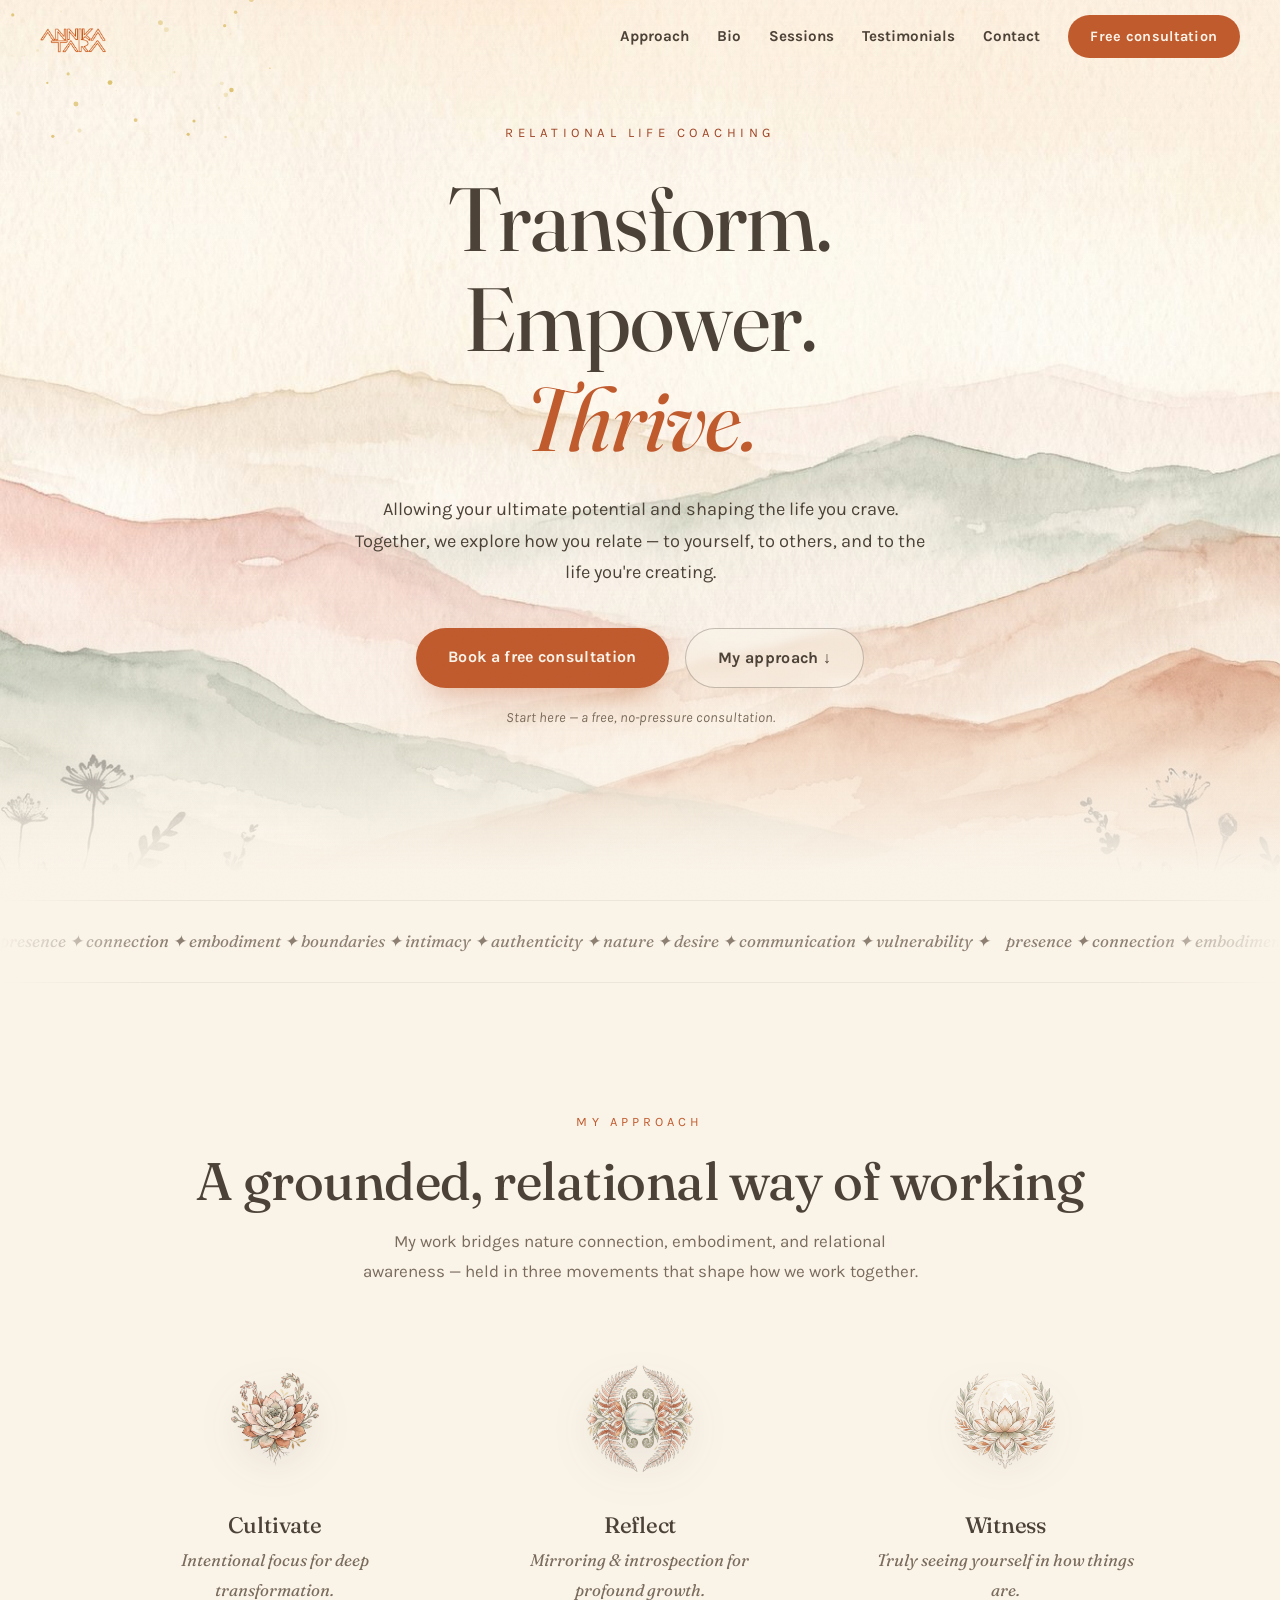
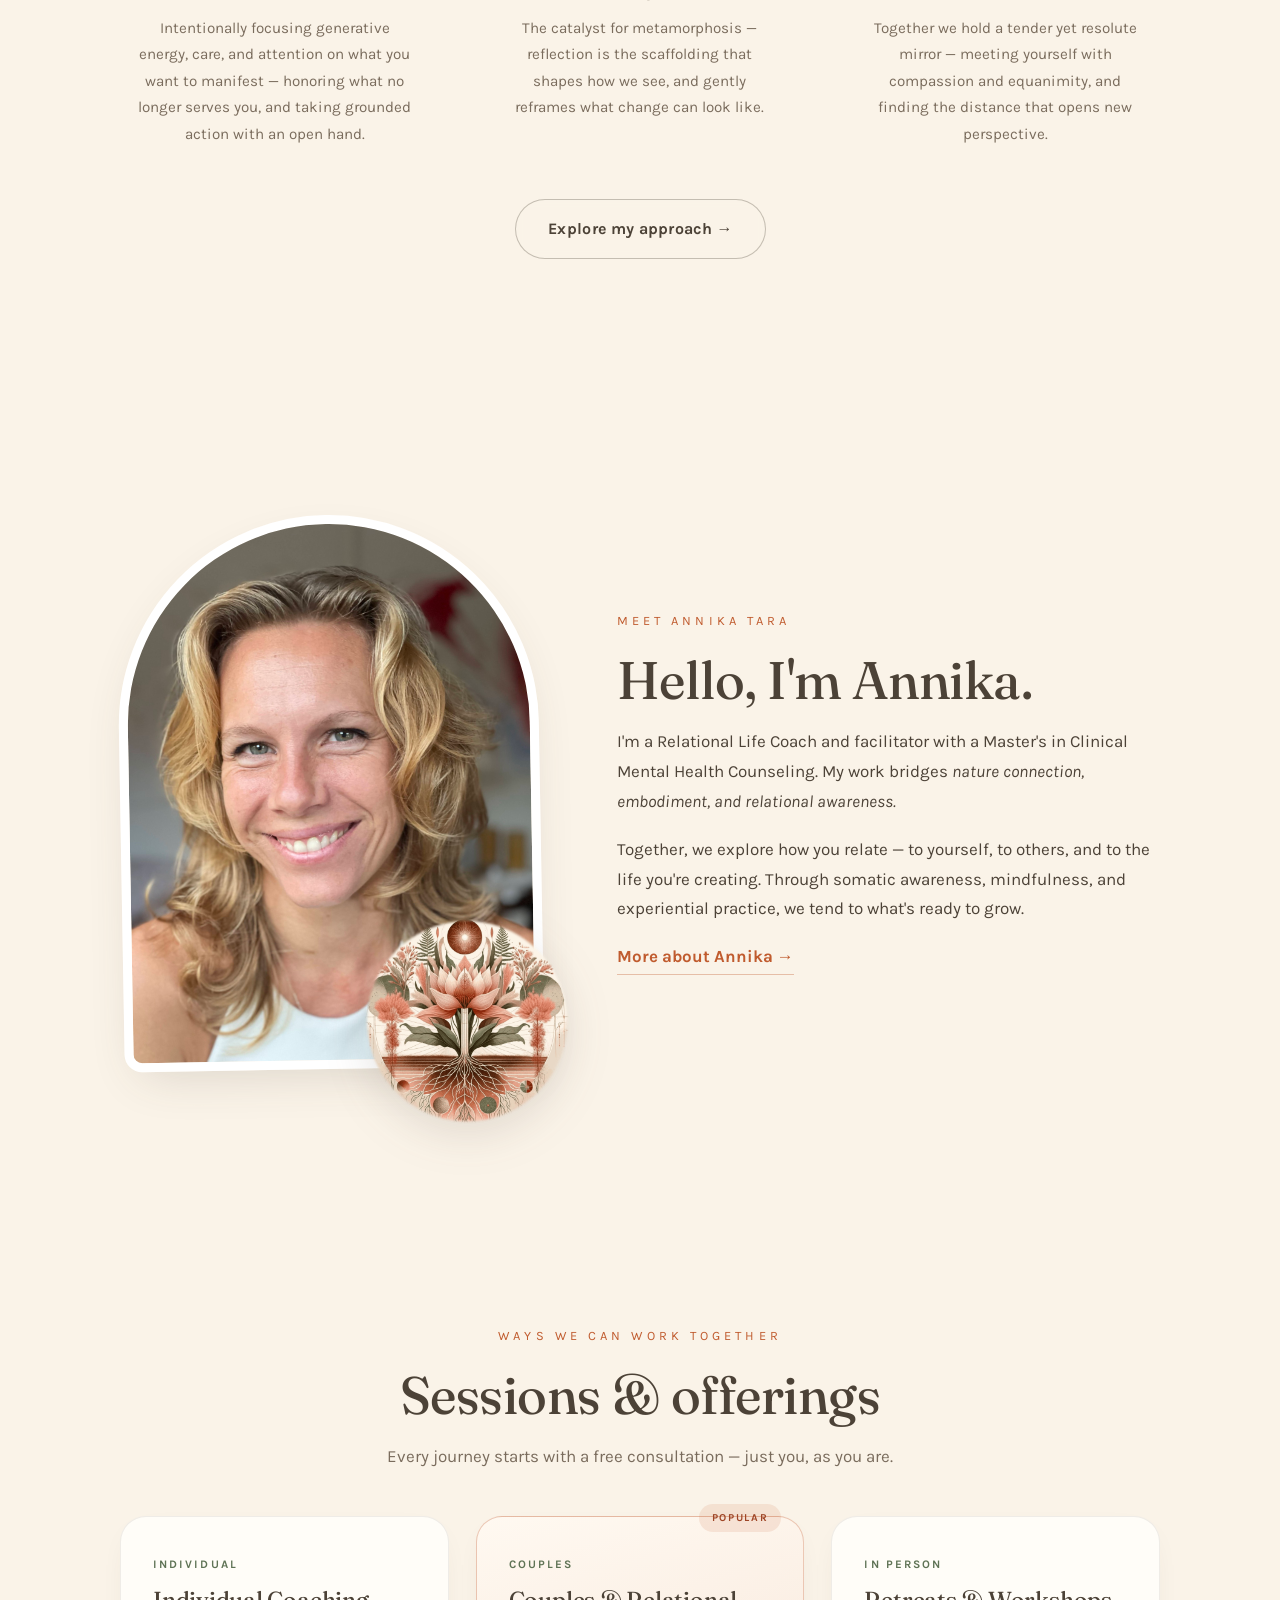
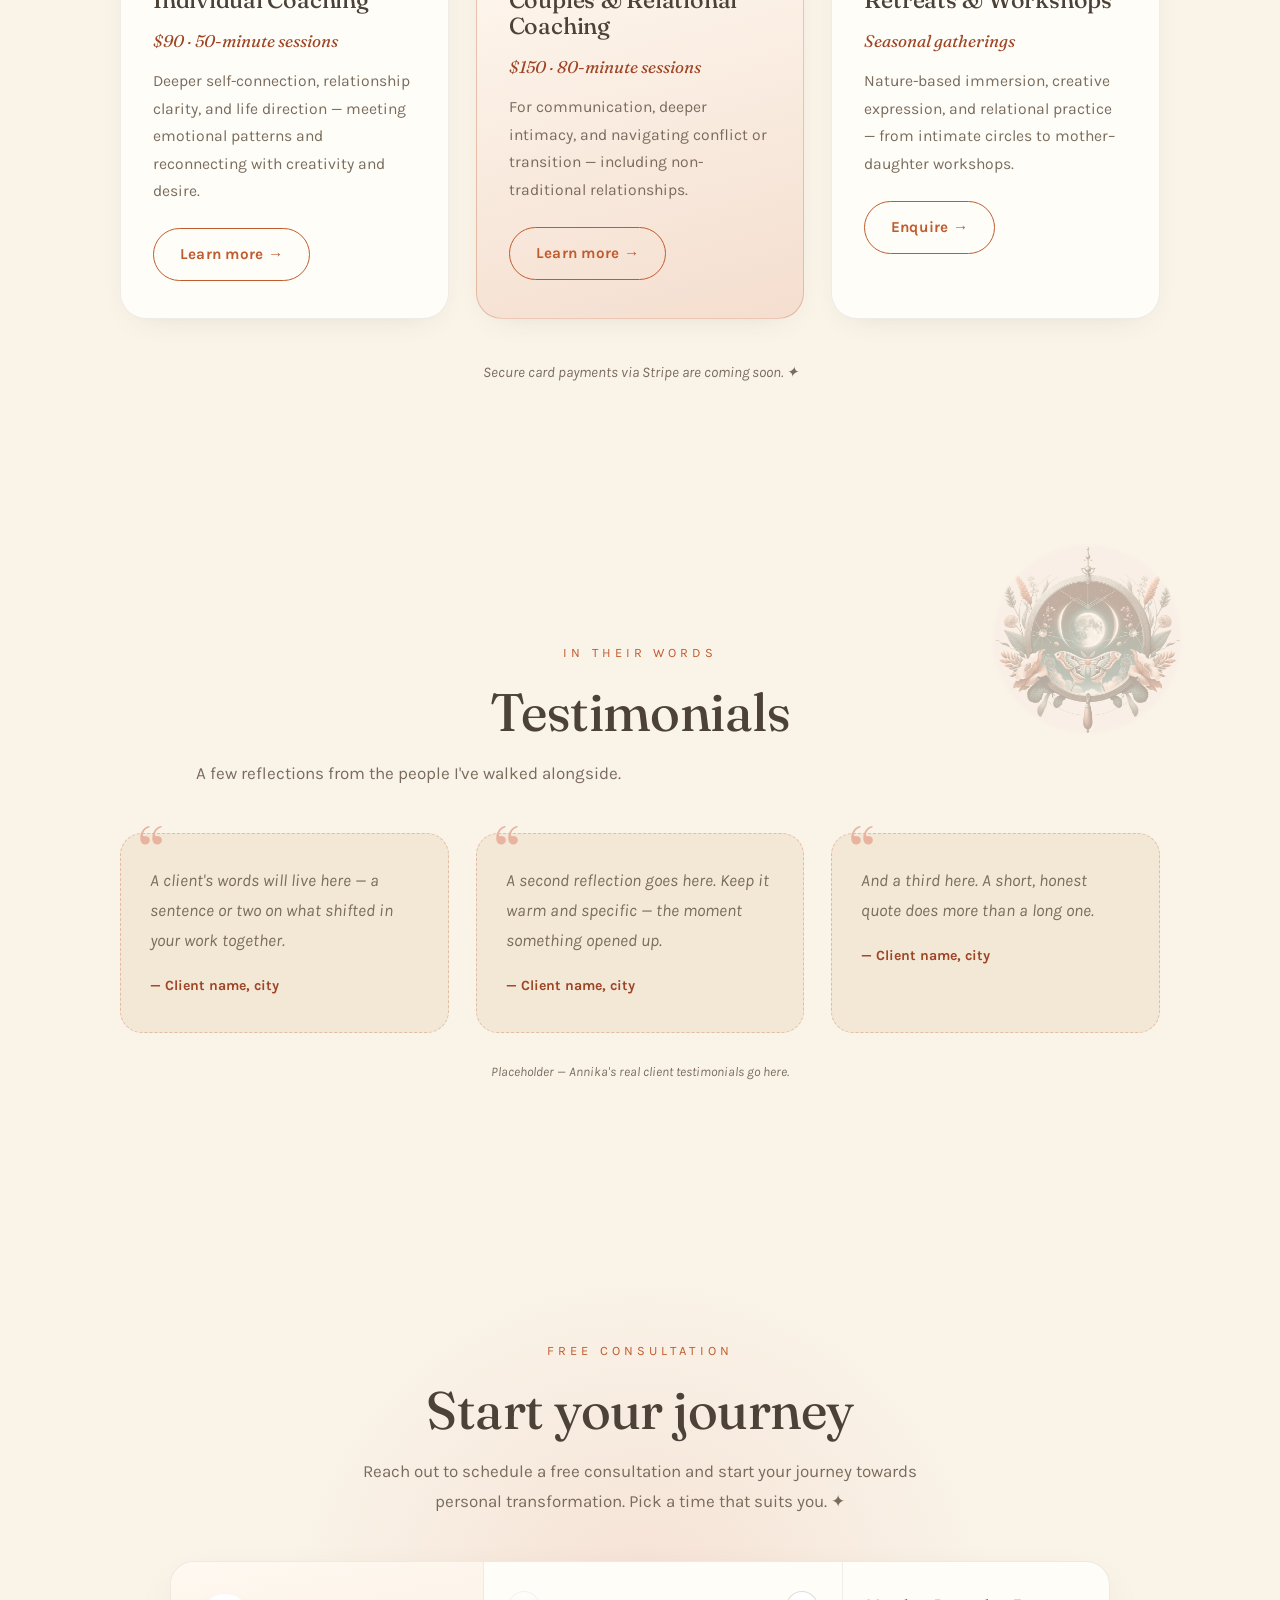
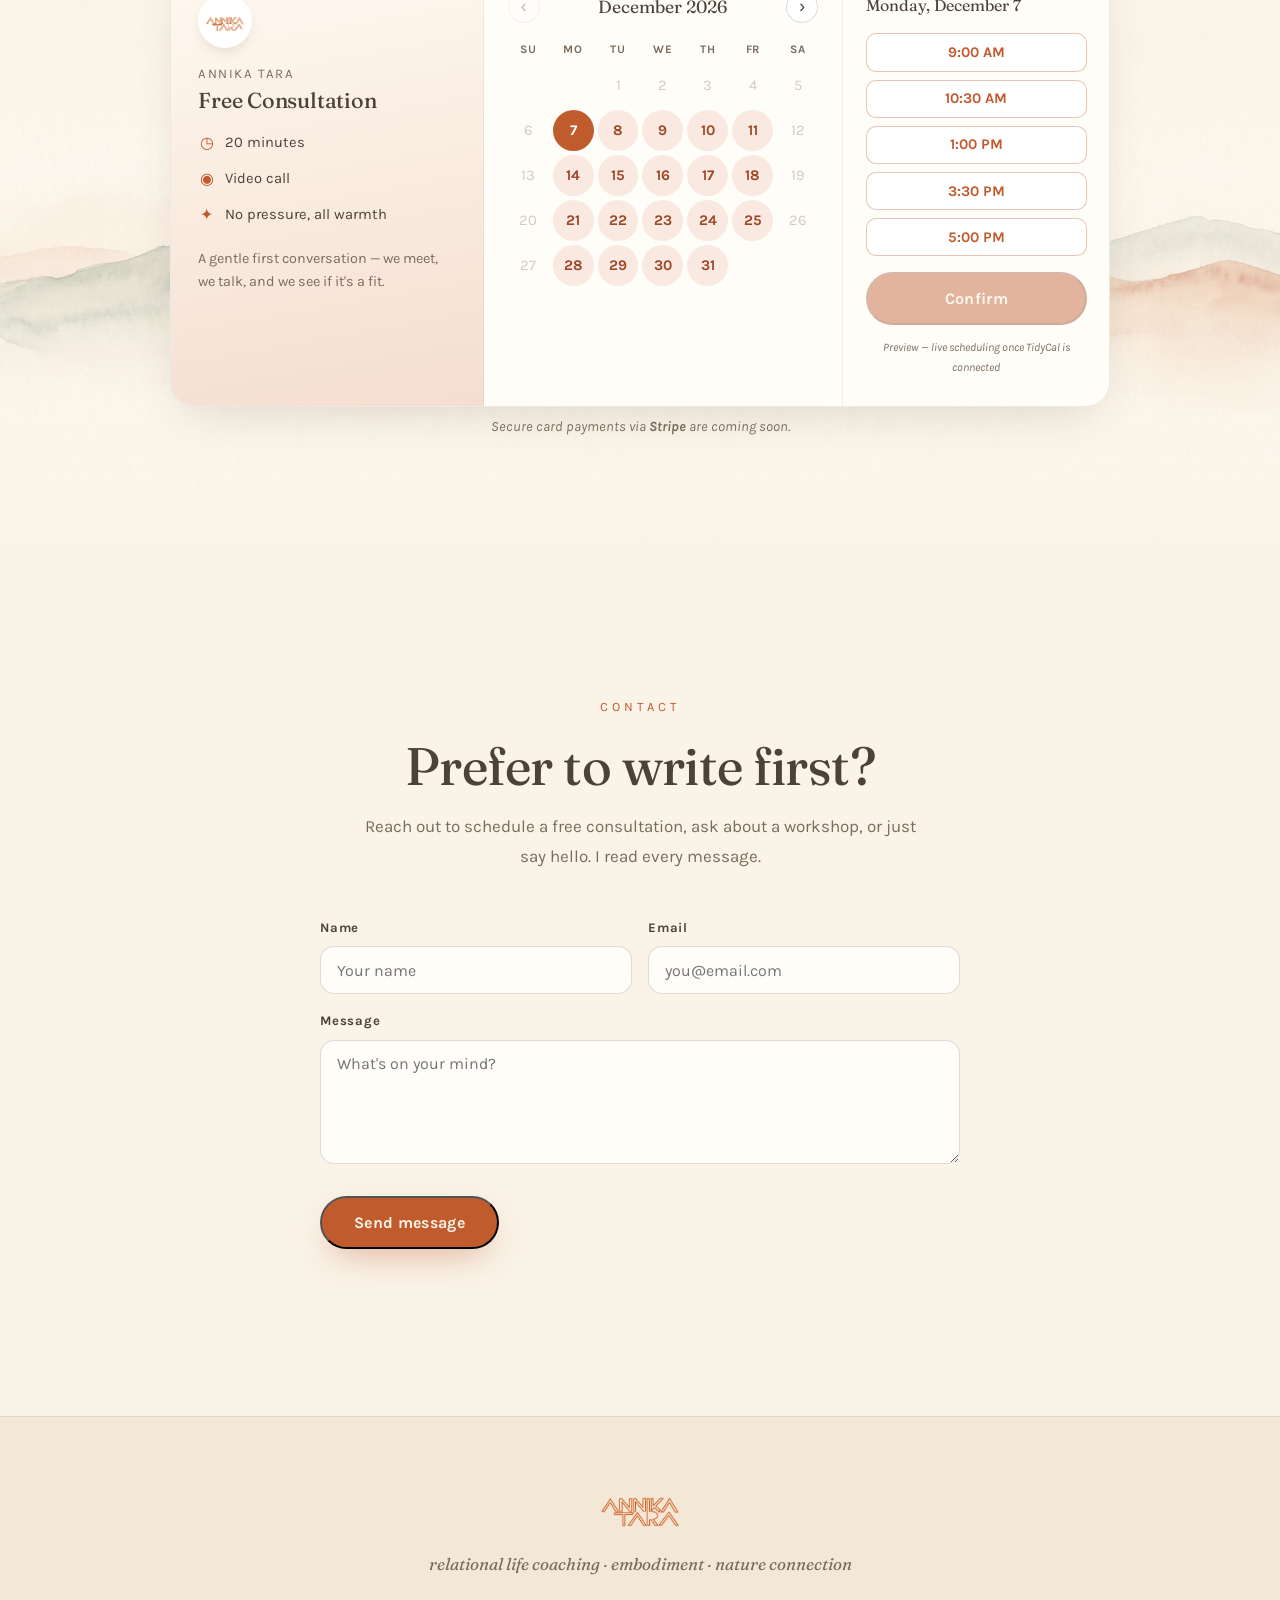
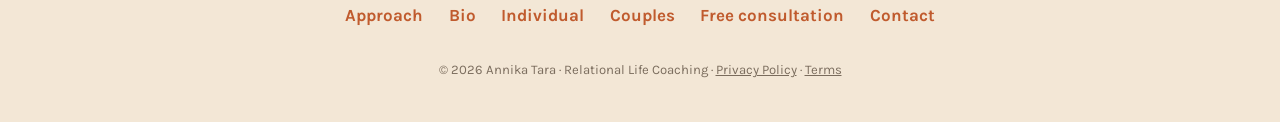
==== commit b7970842: "Multi-page expansion: approach/bio/session pages, icons, contact form - Multi-page: my-approach, bio" ====
--- a/site/index.html
+++ b/site/index.html
@@ -15,15 +15,16 @@
 
   <!-- ══════════════ NAV ══════════════ -->
   <header class="nav" id="nav">
-    <a class="nav__logo" href="#top" aria-label="Annika Tara — home">
+    <a class="nav__logo" href="index.html" aria-label="Annika Tara — home">
       <img src="assets/logo.png" alt="Annika Tara">
     </a>
     <nav class="nav__links" aria-label="Main navigation">
-      <a href="#approach">Approach</a>
-      <a href="#about">Bio</a>
+      <a href="my-approach.html">Approach</a>
+      <a href="bio.html">Bio</a>
       <a href="#offerings">Sessions</a>
       <a href="#words">Testimonials</a>
-      <a class="btn btn--small" href="#book">Free consultation</a>
+      <a href="#contact">Contact</a>
+      <a class="btn btn--small" href="free-consultation.html">Free consultation</a>
     </nav>
     <button class="nav__burger" id="burger" aria-label="Open menu" aria-expanded="false">
       <span></span><span></span><span></span>
@@ -50,7 +51,7 @@
           and to the life you're creating.
         </p>
         <div class="hero__cta reveal">
-          <a class="btn btn--primary" href="#book">Book a free consultation</a>
+          <a class="btn btn--primary" href="free-consultation.html">Book a free consultation</a>
           <a class="btn btn--ghost" href="#approach">My approach ↓</a>
         </div>
         <p class="hero__whisper reveal">Start here — a free, no-pressure consultation.</p>
@@ -65,56 +66,47 @@
       </div>
     </div>
 
-    <!-- ══════════════ APPROACH ══════════════ -->
+    <!-- ══════════════ APPROACH (overview) ══════════════ -->
     <section class="approach section" id="approach">
-      <img class="approach__medallion float-slow" src="assets/medallion-hands.png" alt="" aria-hidden="true">
       <p class="section__eyebrow reveal">My approach</p>
       <h2 class="reveal">A grounded, relational way of working</h2>
       <p class="section__lead reveal">
-        My work bridges nature connection, embodiment, and relational awareness.
+        My work bridges nature connection, embodiment, and relational awareness —
+        held in three movements that shape how we work together.
       </p>
 
       <div class="pillars">
         <article class="pillar reveal">
-          <svg class="pillar__glyph" viewBox="0 0 64 64" fill="none" aria-hidden="true">
-            <g class="draw" stroke="var(--terracotta)" stroke-width="1.6" stroke-linecap="round">
-              <path d="M32 54 L32 30"/>
-              <path d="M32 40 C22 38 16 30 16 20 C26 22 32 30 32 40Z"/>
-              <path d="M32 34 C42 32 48 24 48 14 C38 16 32 24 32 34Z"/>
-              <path d="M22 54 C22 48 42 48 42 54"/>
-            </g>
-          </svg>
+          <img class="pillar__icon" src="assets/icon-cultivate.png" alt="" aria-hidden="true">
           <h3>Cultivate</h3>
-          <p>Intentional focus for deep transformation.</p>
+          <p class="pillar__lead">Intentional focus for deep transformation.</p>
+          <p class="pillar__more">Intentionally focusing generative energy, care,
+            and attention on what you want to manifest — honoring what no longer
+            serves you, and taking grounded action with an open hand.</p>
         </article>
 
         <article class="pillar reveal">
-          <svg class="pillar__glyph" viewBox="0 0 64 64" fill="none" aria-hidden="true">
-            <g class="draw" stroke="var(--terracotta)" stroke-width="1.6" stroke-linecap="round">
-              <path d="M10 32 C20 24 44 24 54 32"/>
-              <path d="M10 32 C20 40 44 40 54 32"/>
-              <circle cx="32" cy="32" r="7"/>
-              <path d="M32 8 L32 14 M32 50 L32 56"/>
-            </g>
-          </svg>
+          <img class="pillar__icon" src="assets/icon-reflect.png" alt="" aria-hidden="true">
           <h3>Reflect</h3>
-          <p>Truly seeing yourself in how things are.</p>
+          <p class="pillar__lead">Mirroring &amp; introspection for profound growth.</p>
+          <p class="pillar__more">The catalyst for metamorphosis — reflection is
+            the scaffolding that shapes how we see, and gently reframes what
+            change can look like.</p>
         </article>
 
         <article class="pillar reveal">
-          <svg class="pillar__glyph" viewBox="0 0 64 64" fill="none" aria-hidden="true">
-            <g class="draw" stroke="var(--terracotta)" stroke-width="1.6" stroke-linecap="round">
-              <circle cx="24" cy="32" r="12"/>
-              <circle cx="40" cy="32" r="12"/>
-            </g>
-          </svg>
+          <img class="pillar__icon" src="assets/icon-witness.png" alt="" aria-hidden="true">
           <h3>Witness</h3>
-          <p>Mirroring and introspection for profound growth.</p>
-        </article>
-      </div>
-    </section>
-
-    <!-- ══════════════ ABOUT / BIO ══════════════ -->
+          <p class="pillar__lead">Truly seeing yourself in how things are.</p>
+          <p class="pillar__more">Together we hold a tender yet resolute mirror —
+            meeting yourself with compassion and equanimity, and finding the
+            distance that opens new perspective.</p>
+        </article>
+      </div>
+      <a class="btn btn--ghost approach__cta reveal" href="my-approach.html">Explore my approach →</a>
+    </section>
+
+    <!-- ══════════════ ABOUT / BIO (teaser) ══════════════ -->
     <section class="about section" id="about">
       <div class="about__portrait reveal">
         <div class="about__frame">
@@ -126,19 +118,20 @@
         <p class="section__eyebrow reveal">Meet Annika Tara</p>
         <h2 class="reveal">Hello, I'm Annika.</h2>
         <p class="reveal">
-          I'm a Relational Life Coach and facilitator whose work bridges
+          I'm a Relational Life Coach and facilitator with a Master's in Clinical
+          Mental Health Counseling. My work bridges
           <em>nature connection, embodiment, and relational awareness.</em>
         </p>
         <p class="reveal">
           Together, we explore how you relate — to yourself, to others, and to
-          the life you're creating. Through somatic awareness, reflective
-          dialogue, and mindful practice, we tend to what's ready to grow.
+          the life you're creating. Through somatic awareness, mindfulness, and
+          experiential practice, we tend to what's ready to grow.
         </p>
-        <a class="link-arrow reveal" href="#book">Book a free consultation →</a>
-      </div>
-    </section>
-
-    <!-- ══════════════ OFFERINGS / SESSIONS ══════════════ -->
+        <a class="link-arrow reveal" href="bio.html">More about Annika →</a>
+      </div>
+    </section>
+
+    <!-- ══════════════ OFFERINGS / SESSIONS (overview) ══════════════ -->
     <section class="offerings section" id="offerings">
       <p class="section__eyebrow reveal">Ways we can work together</p>
       <h2 class="reveal">Sessions &amp; offerings</h2>
@@ -149,31 +142,28 @@
           <span class="card__tag" aria-hidden="true">Individual</span>
           <h3>Individual Coaching</h3>
           <p class="card__price">$90 · 50-minute sessions</p>
-          <p>Deeper self-connection, relationship clarity, and life direction.
-             Somatic awareness, reflective dialogue, and mindfulness to meet
-             emotional patterns and reconnect with creativity and desire.</p>
-          <a class="btn btn--card" href="#book" data-offering="individual">Book individual coaching</a>
+          <p>Deeper self-connection, relationship clarity, and life direction —
+             meeting emotional patterns and reconnecting with creativity and desire.</p>
+          <a class="btn btn--card" href="individual.html">Learn more →</a>
         </article>
 
         <article class="card card--featured reveal">
-          <div class="card__badge">most requested</div>
+          <div class="card__badge">popular</div>
           <span class="card__tag" aria-hidden="true">Couples</span>
           <h3>Couples &amp; Relational Coaching</h3>
           <p class="card__price">$150 · 80-minute sessions</p>
           <p>For communication, deeper intimacy, and navigating conflict or
-             transition — including non-traditional relationships. Relational and
-             somatic practices to carry between sessions.</p>
-          <a class="btn btn--card" href="#book" data-offering="couples">Book couples coaching</a>
+             transition — including non-traditional relationships.</p>
+          <a class="btn btn--card" href="couples.html">Learn more →</a>
         </article>
 
         <article class="card reveal">
           <span class="card__tag" aria-hidden="true">In person</span>
           <h3>Retreats &amp; Workshops</h3>
           <p class="card__price">Seasonal gatherings</p>
-          <p>Mindful connection, conscious sexuality and sensuality, ethical
-             non-monogamy, ritual, boundaries and desire, body awareness, and
-             nature connection for personal growth.</p>
-          <a class="btn btn--card" href="#book" data-offering="retreat">Immerse</a>
+          <p>Nature-based immersion, creative expression, and relational practice —
+             from intimate circles to mother–daughter workshops.</p>
+          <a class="btn btn--card" href="#contact">Enquire →</a>
         </article>
       </div>
       <p class="offerings__note reveal">Secure card payments via Stripe are coming soon. ✦</p>
@@ -202,7 +192,7 @@
       <p class="quotes__note reveal">Placeholder — Annika's real client testimonials go here.</p>
     </section>
 
-    <!-- ══════════════ BOOKING / CONTACT ══════════════ -->
+    <!-- ══════════════ BOOKING ══════════════ -->
     <section class="booking section" id="book">
       <img class="booking__mountains" src="assets/mountains-band.jpg" alt="" aria-hidden="true">
       <div class="booking__halo" aria-hidden="true"></div>
@@ -213,11 +203,9 @@
         personal transformation. Pick a time that suits you. ✦
       </p>
 
-      <!-- ▸ BOOKING WIDGET
-           Right now this shows a styled MOCK of the TidyCal booking widget so
-           Annika can see the experience. To go live, delete `.tidycal-mock`
-           and uncomment the real embed below, then set the real booking path
-           (TidyCal dashboard → booking type → Embed). -->
+      <!-- ▸ BOOKING WIDGET — styled MOCK of the TidyCal widget (preview).
+           To go live: delete `.tidycal-mock` and uncomment the real embed,
+           then set the real booking path. See site/README.md. -->
       <div class="booking__embed reveal">
         <div class="tidycal-mock" id="tidycal-mock" aria-label="Booking calendar preview">
           <div class="tcm__aside">
@@ -238,11 +226,11 @@
               <button class="tcm__nav" type="button" aria-label="Next month">›</button>
             </div>
             <div class="tcm__dow"><span>Su</span><span>Mo</span><span>Tu</span><span>We</span><span>Th</span><span>Fr</span><span>Sa</span></div>
-            <div class="tcm__grid" id="tcm-grid"><!-- days injected by site.js --></div>
+            <div class="tcm__grid" id="tcm-grid"></div>
           </div>
           <div class="tcm__slots">
             <p class="tcm__slotday" id="tcm-slotday">Select a day</p>
-            <div class="tcm__slotlist" id="tcm-slotlist"><!-- slots injected by site.js --></div>
+            <div class="tcm__slotlist" id="tcm-slotlist"></div>
             <button class="btn btn--primary tcm__confirm" id="tcm-confirm" type="button" disabled>Confirm</button>
             <p class="tcm__preview">Preview — live scheduling once TidyCal is connected</p>
           </div>
@@ -255,12 +243,46 @@
           <a class="btn btn--primary" href="https://tidycal.com/annikatara">Open the booking page</a>
         </noscript>
       </div>
-      <p class="booking__fallback reveal">
-        Prefer email? <a href="mailto:hello@annikatara.com">hello@annikatara.com</a>
-      </p>
       <p class="booking__stripe reveal">
         Secure card payments via <strong>Stripe</strong> are coming soon.
       </p>
+    </section>
+
+    <!-- ══════════════ CONTACT FORM ══════════════ -->
+    <section class="contact section" id="contact">
+      <p class="section__eyebrow reveal">Contact</p>
+      <h2 class="reveal">Prefer to write first?</h2>
+      <p class="section__lead reveal">
+        Reach out to schedule a free consultation, ask about a workshop, or just
+        say hello. I read every message.
+      </p>
+
+      <!-- ▸ CONTACT FORM
+           Uses Web3Forms (works on static hosting). To receive messages:
+           create a free access key at web3forms.com and replace
+           YOUR_ACCESS_KEY_HERE below. Until then the form runs in preview mode. -->
+      <form class="contact__form reveal" id="contact-form"
+            action="https://api.web3forms.com/submit" method="POST">
+        <input type="hidden" name="access_key" value="YOUR_ACCESS_KEY_HERE">
+        <input type="hidden" name="subject" value="New message from annikatara.com">
+        <input type="checkbox" name="botcheck" class="contact__botcheck" tabindex="-1" autocomplete="off">
+        <div class="contact__row">
+          <label class="contact__field">
+            <span>Name</span>
+            <input type="text" name="name" required autocomplete="name" placeholder="Your name">
+          </label>
+          <label class="contact__field">
+            <span>Email</span>
+            <input type="email" name="email" required autocomplete="email" placeholder="you@email.com">
+          </label>
+        </div>
+        <label class="contact__field">
+          <span>Message</span>
+          <textarea name="message" rows="5" required placeholder="What's on your mind?"></textarea>
+        </label>
+        <button class="btn btn--primary" type="submit">Send message</button>
+        <p class="contact__status" id="contact-status" role="status" aria-live="polite"></p>
+      </form>
     </section>
 
   </main>
@@ -270,15 +292,18 @@
     <img class="footer__logo" src="assets/logo.png" alt="Annika Tara">
     <p class="footer__tag">relational life coaching · embodiment · nature connection</p>
     <nav class="footer__links" aria-label="Footer">
-      <a href="mailto:hello@annikatara.com">hello@annikatara.com</a>
-      <a href="https://instagram.com/annikatara" rel="noopener">Instagram</a>
-      <a href="#book">Free consultation</a>
+      <a href="my-approach.html">Approach</a>
+      <a href="bio.html">Bio</a>
+      <a href="individual.html">Individual</a>
+      <a href="couples.html">Couples</a>
+      <a href="free-consultation.html">Free consultation</a>
+      <a href="#contact">Contact</a>
     </nav>
     <p class="footer__fine">© 2026 Annika Tara · Relational Life Coaching · <a href="#">Privacy Policy</a> · <a href="#">Terms</a></p>
   </footer>
 
   <!-- floating booking pill — appears once the hero scrolls away -->
-  <a class="bookpill" id="bookpill" href="#book">✦&nbsp; Free consultation</a>
+  <a class="bookpill" id="bookpill" href="free-consultation.html">✦&nbsp; Free consultation</a>
 
   <!-- TidyCal embed script (used once the real embed above is enabled) -->
   <script src="https://asset-tidycal.b-cdn.net/js/embed.js" async></script>
--- a/site/styles.css
+++ b/site/styles.css
@@ -745,11 +745,215 @@
 .cards .card:nth-child(3), .pillars .pillar:nth-child(3), .quotes__grid .quote:nth-child(3) { transition-delay: .24s; }
 .cards .card.in, .pillars .pillar.in, .quotes__grid .quote.in { transition-delay: 0s; }
 
+/* ─── Pillar icons (generated botanical emblems) ─────────── */
+.pillar__icon {
+  width: clamp(118px, 14vw, 156px);
+  height: auto;
+  margin: 0 auto 1rem;
+  filter: drop-shadow(0 10px 20px rgba(76, 66, 55, .12));
+  transition: transform .6s var(--ease-soft);
+}
+.pillar:hover .pillar__icon { transform: translateY(-5px) scale(1.04); }
+.pillar__lead { font-family: var(--font-head); font-style: italic; color: var(--terracotta-d); font-size: 1.05rem; margin-bottom: .6rem; }
+.pillar__more { color: var(--ink-soft); font-size: .95rem; max-width: 22rem; margin-inline: auto; }
+.approach__cta { margin-top: 3.2rem; }
+
+/* soften the offering badge */
+.card__badge {
+  background: rgba(192, 91, 46, .12);
+  color: var(--terracotta-d);
+  font-size: .66rem;
+  letter-spacing: .16em;
+  padding: .28rem .8rem;
+  box-shadow: none;
+  transform: none;
+}
+
+/* ─── Sub-pages: shared shell ────────────────────────────── */
+.subpage { padding-top: 0; }
+.nav--solid {
+  background: rgba(250, 243, 232, .9);
+  backdrop-filter: blur(12px);
+  box-shadow: 0 6px 30px -14px rgba(76, 66, 55, .16);
+}
+
+.subhero {
+  position: relative;
+  overflow: hidden;
+  text-align: center;
+  padding: clamp(8rem, 14vw, 11rem) clamp(1.25rem, 4vw, 2.5rem) clamp(3rem, 6vw, 5rem);
+}
+.subhero__band {
+  position: absolute;
+  left: 50%; top: 0;
+  translate: -50% 0;
+  width: min(1500px, 120vw);
+  max-width: none;
+  opacity: .42;
+  z-index: 0;
+  pointer-events: none;
+  -webkit-mask-image: linear-gradient(to bottom, #000 20%, transparent 92%);
+          mask-image: linear-gradient(to bottom, #000 20%, transparent 92%);
+}
+.subhero__inner { position: relative; z-index: 1; max-width: 44rem; margin: 0 auto; }
+.subhero__inner h1 { font-size: clamp(2.4rem, 6vw, 4rem); margin-bottom: 1rem; }
+.subhero__lead { max-width: 40rem; margin: 1.2rem auto 0; color: var(--ink); font-size: 1.12rem; }
+
+/* prose / pull-quote */
+.prose { max-width: 760px; text-align: center; padding-top: 0; }
+.prose p { color: var(--ink-soft); font-size: 1.08rem; }
+.pullquote {
+  font-family: var(--font-head);
+  font-style: italic;
+  font-size: clamp(1.4rem, 3vw, 2rem);
+  line-height: 1.4;
+  color: var(--ink);
+  max-width: 40rem;
+  margin: 0 auto 2rem;
+  position: relative;
+}
+.pullquote::before {
+  content: "\201C";
+  display: block;
+  font-size: 3.5rem;
+  line-height: .6;
+  color: var(--blush);
+  margin-bottom: .4rem;
+}
+
+/* approach deep-dive movements */
+.approach-deep { display: flex; flex-direction: column; gap: clamp(3rem, 7vw, 5.5rem); max-width: 960px; }
+.movement { display: grid; grid-template-columns: 260px 1fr; gap: clamp(2rem, 5vw, 4rem); align-items: center; }
+.movement--flip .movement__art { order: 2; }
+.movement__art { display: grid; place-items: center; }
+.movement__art img {
+  width: clamp(180px, 24vw, 240px);
+  filter: drop-shadow(0 14px 26px rgba(76, 66, 55, .14));
+}
+.movement__text h2 { font-size: clamp(1.6rem, 3vw, 2.2rem); margin-bottom: .8rem; }
+.movement__text p { color: var(--ink-soft); }
+
+/* CTA band */
+.cta-band { text-align: center; }
+.cta-band__inner {
+  max-width: 640px;
+  margin: 0 auto;
+  background: linear-gradient(165deg, #FFF9F1, var(--blush-soft));
+  border: 1px solid rgba(192, 91, 46, .18);
+  border-radius: 28px;
+  padding: clamp(2.5rem, 5vw, 3.5rem);
+}
+.cta-band__inner h2 { margin-bottom: .6rem; }
+.cta-band__inner p { color: var(--ink-soft); margin-bottom: 1.6rem; }
+
+/* Bio page */
+.bio {
+  display: grid;
+  grid-template-columns: minmax(280px, 400px) 1fr;
+  gap: clamp(2.5rem, 6vw, 6rem);
+  align-items: start;
+  padding-top: clamp(2rem, 5vw, 4rem);
+}
+.bio__portrait { position: relative; }
+.bio__text p { color: var(--ink-soft); margin-bottom: 1.1rem; max-width: 38rem; }
+.bio__text h1 { font-size: clamp(2.2rem, 5vw, 3.2rem); margin-bottom: 1.2rem; }
+
+.credentials { padding-top: 0; }
+.credentials__list {
+  list-style: none;
+  display: grid;
+  grid-template-columns: repeat(auto-fit, minmax(200px, 1fr));
+  gap: 1.2rem;
+  max-width: 960px;
+  margin: 0 auto;
+}
+.credentials__list li {
+  background: var(--cream-deep);
+  border-radius: 18px;
+  padding: 1.5rem 1.4rem;
+  text-align: center;
+}
+.credentials__list strong {
+  display: block;
+  font-family: var(--font-head);
+  font-size: 1.3rem;
+  color: var(--terracotta-d);
+  margin-bottom: .2rem;
+}
+.credentials__list span { font-size: .92rem; color: var(--ink-soft); }
+
+/* Session detail pages */
+.session__meta { font-family: var(--font-head); font-style: italic; color: var(--ink-soft); margin: .4rem 0 0; }
+.session__meta span { color: var(--terracotta-d); font-style: normal; font-weight: 700; font-family: var(--font-body); }
+.session__cols {
+  display: grid;
+  grid-template-columns: repeat(auto-fit, minmax(280px, 1fr));
+  gap: clamp(2rem, 5vw, 4rem);
+  max-width: 900px;
+  margin: 0 auto;
+}
+.session__col h2 { font-size: 1.5rem; margin-bottom: 1.1rem; }
+.ticklist { list-style: none; display: flex; flex-direction: column; gap: .8rem; }
+.ticklist li { position: relative; padding-left: 1.8rem; color: var(--ink-soft); }
+.ticklist li::before {
+  content: "✦";
+  position: absolute;
+  left: 0; top: 0;
+  color: var(--terracotta);
+}
+.booking--page { padding-top: clamp(7rem, 12vw, 10rem); }
+
+/* ─── Contact form ───────────────────────────────────────── */
+.contact { text-align: center; }
+.contact .section__lead { margin-inline: auto; }
+.contact__form { max-width: 640px; margin: 0 auto; text-align: left; }
+.contact__botcheck { display: none !important; }
+.contact__row { display: grid; grid-template-columns: 1fr 1fr; gap: 1rem; }
+.contact__field { display: block; margin-bottom: 1rem; }
+.contact__field span {
+  display: block;
+  font-size: .82rem;
+  font-weight: 700;
+  letter-spacing: .06em;
+  color: var(--ink);
+  margin-bottom: .4rem;
+}
+.contact__field input, .contact__field textarea {
+  width: 100%;
+  font-family: var(--font-body);
+  font-size: 1rem;
+  color: var(--ink);
+  background: #FFFDF8;
+  border: 1.5px solid rgba(76, 66, 55, .18);
+  border-radius: 14px;
+  padding: .85rem 1rem;
+  transition: border-color .3s, box-shadow .3s;
+}
+.contact__field input:focus, .contact__field textarea:focus {
+  outline: none;
+  border-color: var(--terracotta);
+  box-shadow: 0 0 0 4px rgba(192, 91, 46, .12);
+}
+.contact__field textarea { resize: vertical; }
+.contact__form .btn { margin-top: .4rem; }
+.contact__status { margin-top: 1rem; font-size: .95rem; min-height: 1.4rem; }
+.contact__status.is-ok { color: var(--sage-deep); font-weight: 700; }
+.contact__status.is-err { color: var(--terracotta-d); }
+
 /* ─── Responsive ─────────────────────────────────────────── */
 @media (max-width: 880px) {
   .about { grid-template-columns: 1fr; }
   .about__portrait { max-width: 380px; margin: 0 auto; }
   .about__medallion { width: 150px; right: -4%; bottom: -10%; }
+
+  .bio { grid-template-columns: 1fr; }
+  .bio__portrait { max-width: 360px; margin: 0 auto; }
+
+  .movement, .movement--flip .movement__art { grid-template-columns: 1fr; text-align: center; }
+  .movement { grid-template-columns: 1fr; justify-items: center; gap: 1.2rem; }
+  .movement--flip .movement__art { order: 0; }
+  .movement__text { text-align: center; }
+  .movement__text .section__eyebrow { text-align: center; }
 }
 
 @media (max-width: 760px) {
@@ -789,6 +993,8 @@
   .nav__burger[aria-expanded="true"] span:nth-child(3) { transform: translateY(-7px) rotate(-45deg); }
 
   .bookpill { font-size: .9rem; padding: .7rem 1.3rem; }
+
+  .contact__row { grid-template-columns: 1fr; }
 }
 
 /* stack the mock booking widget on smaller screens */
